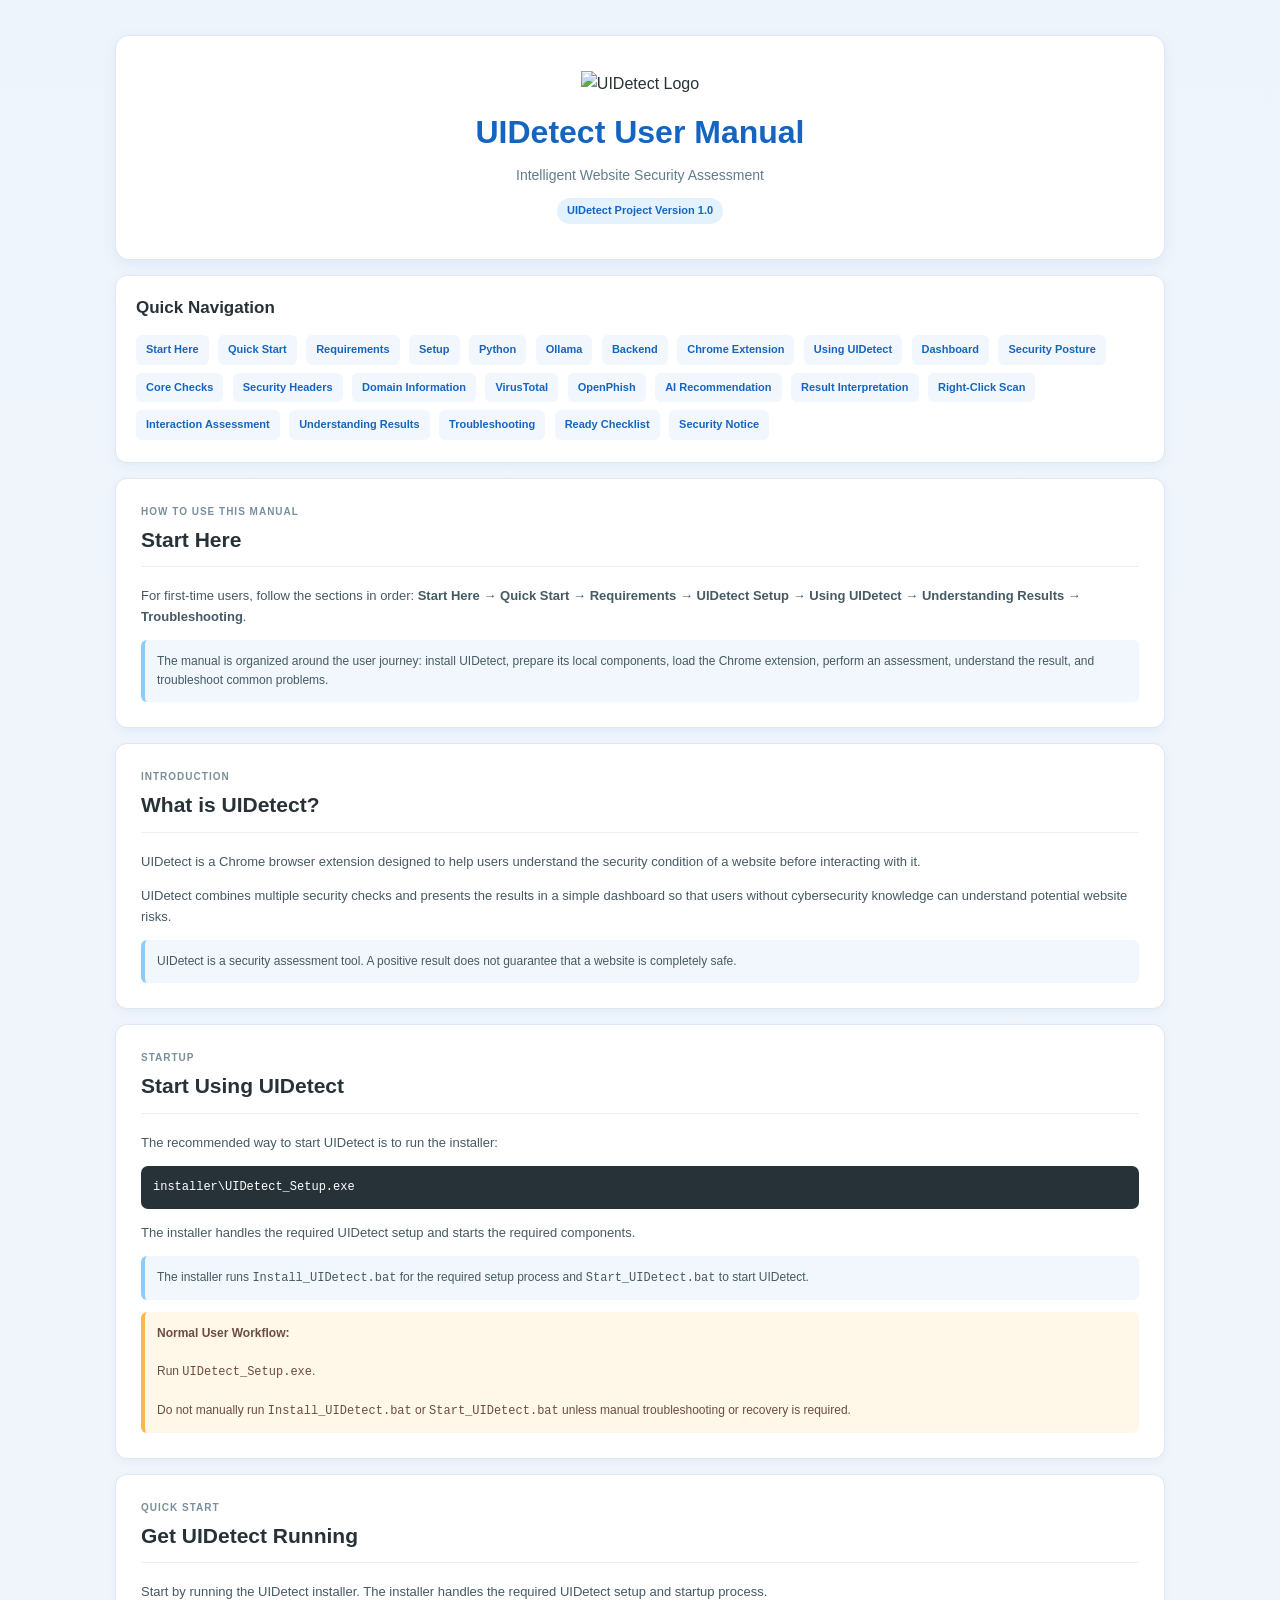
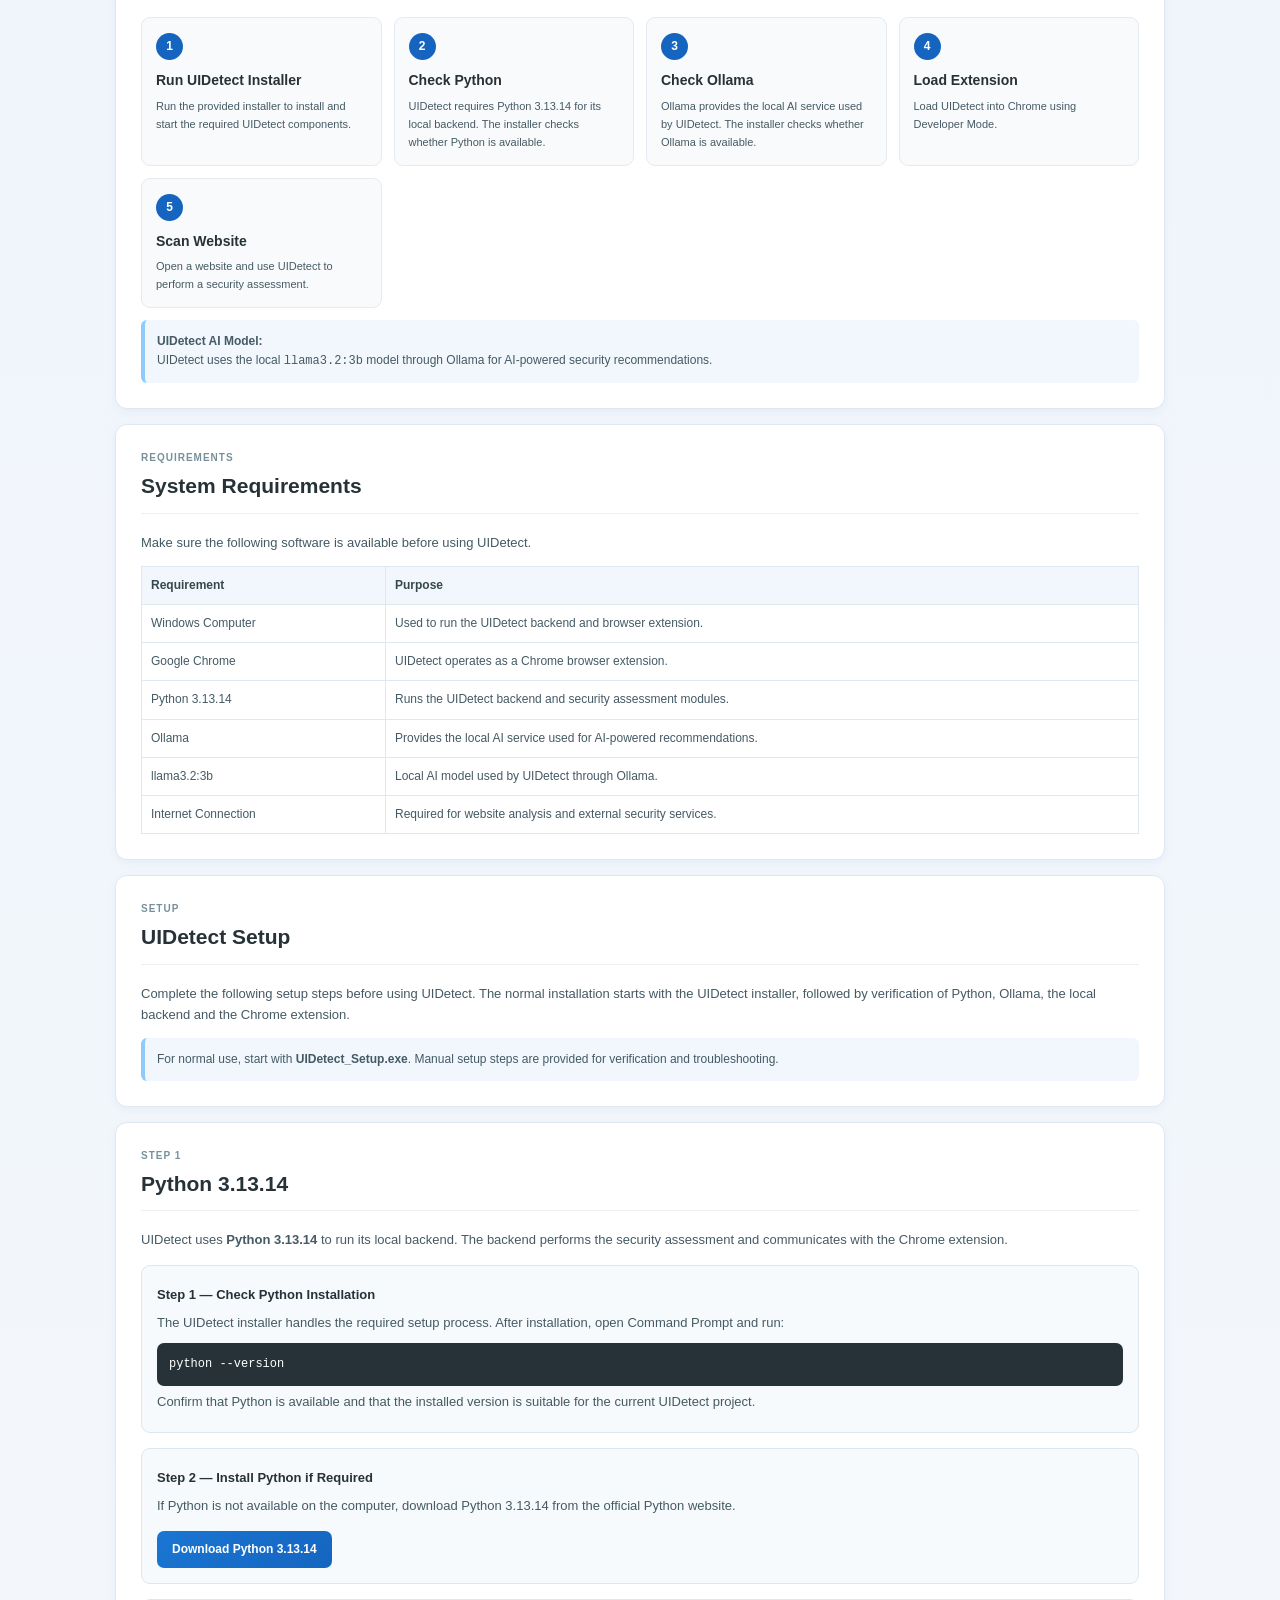
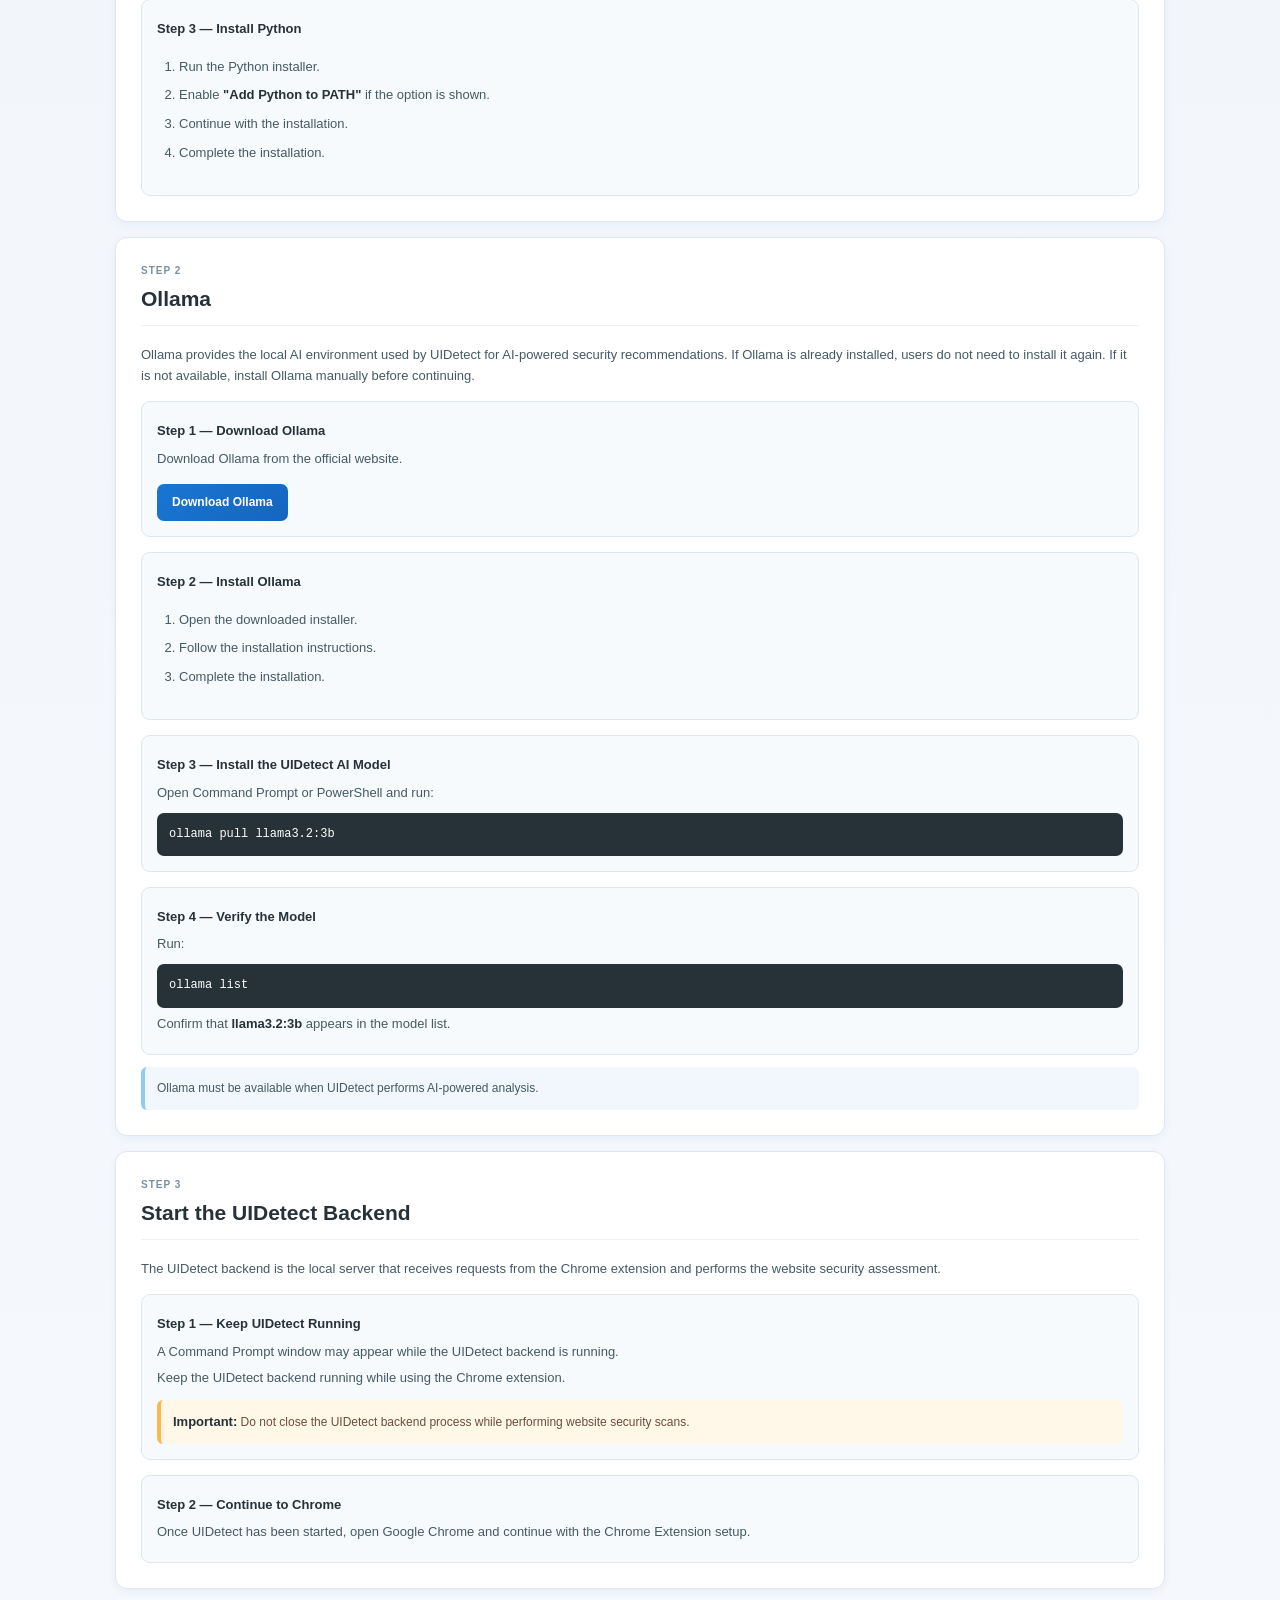
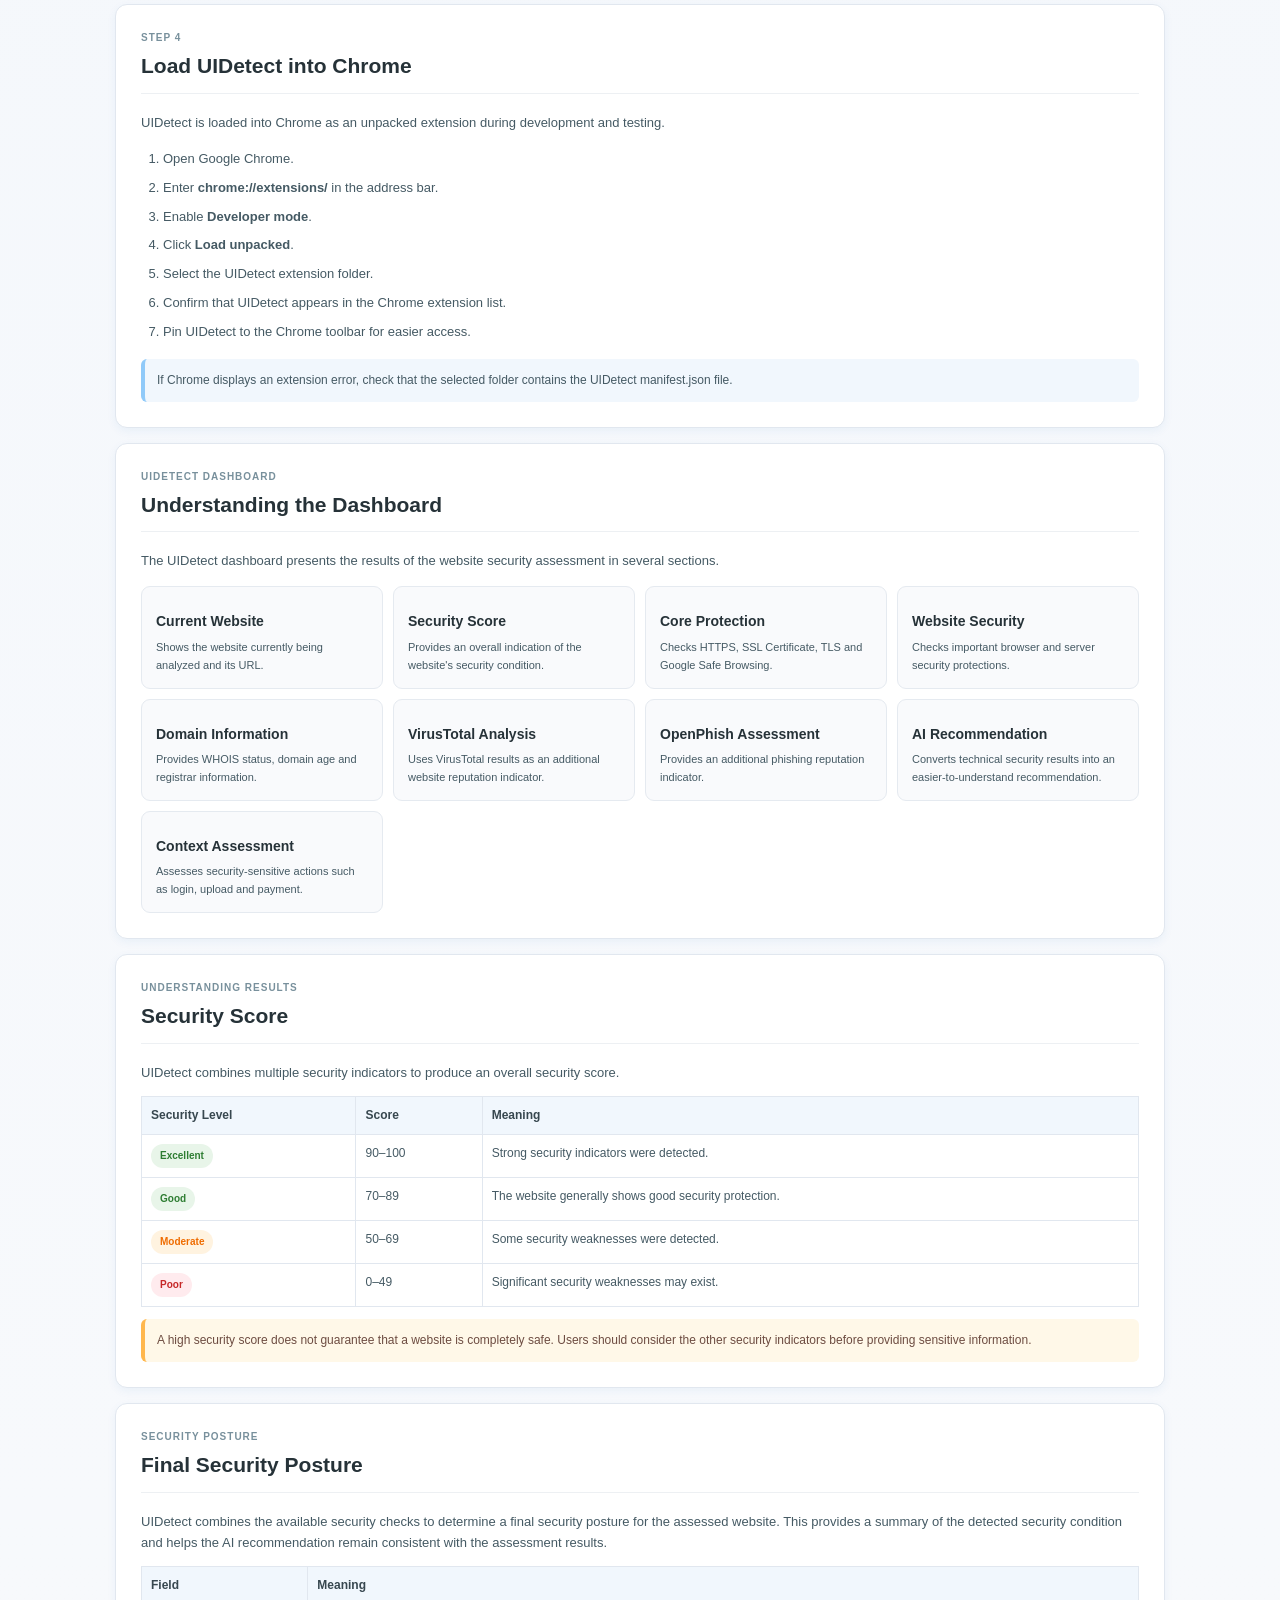
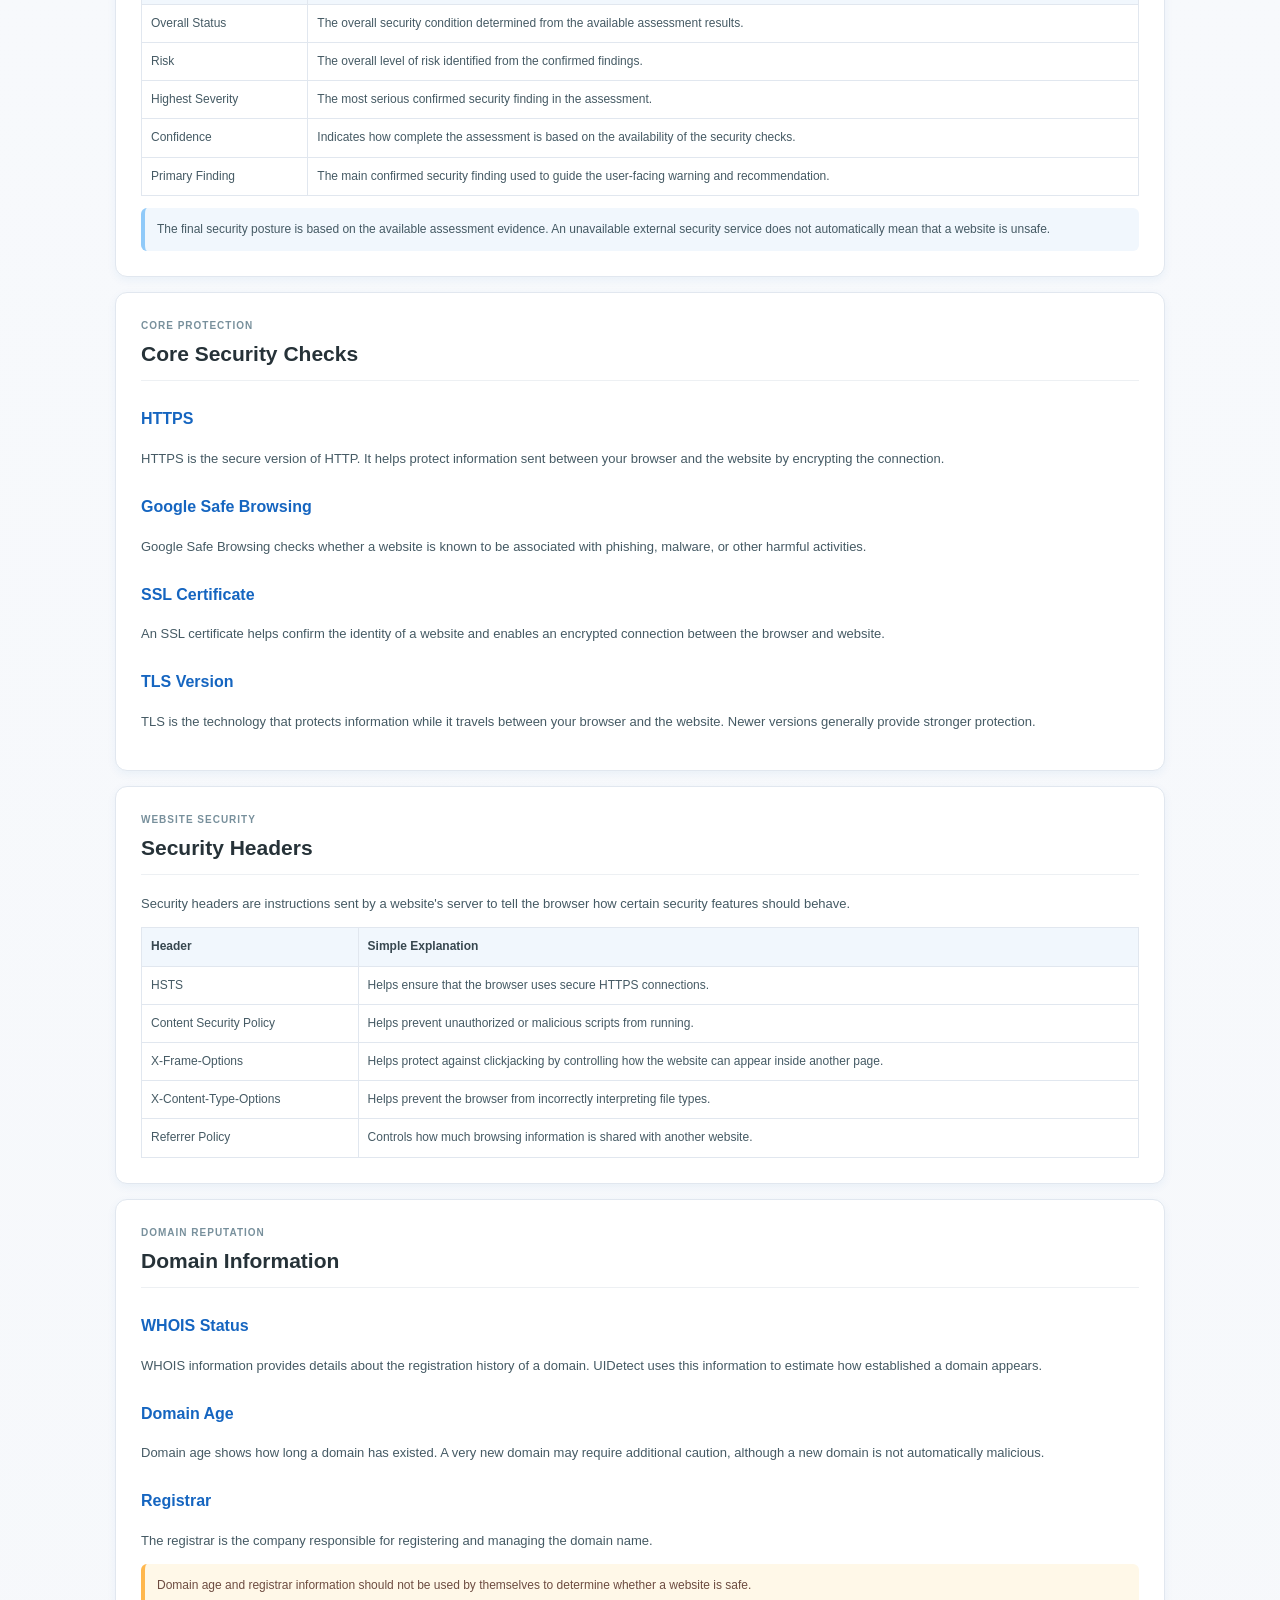
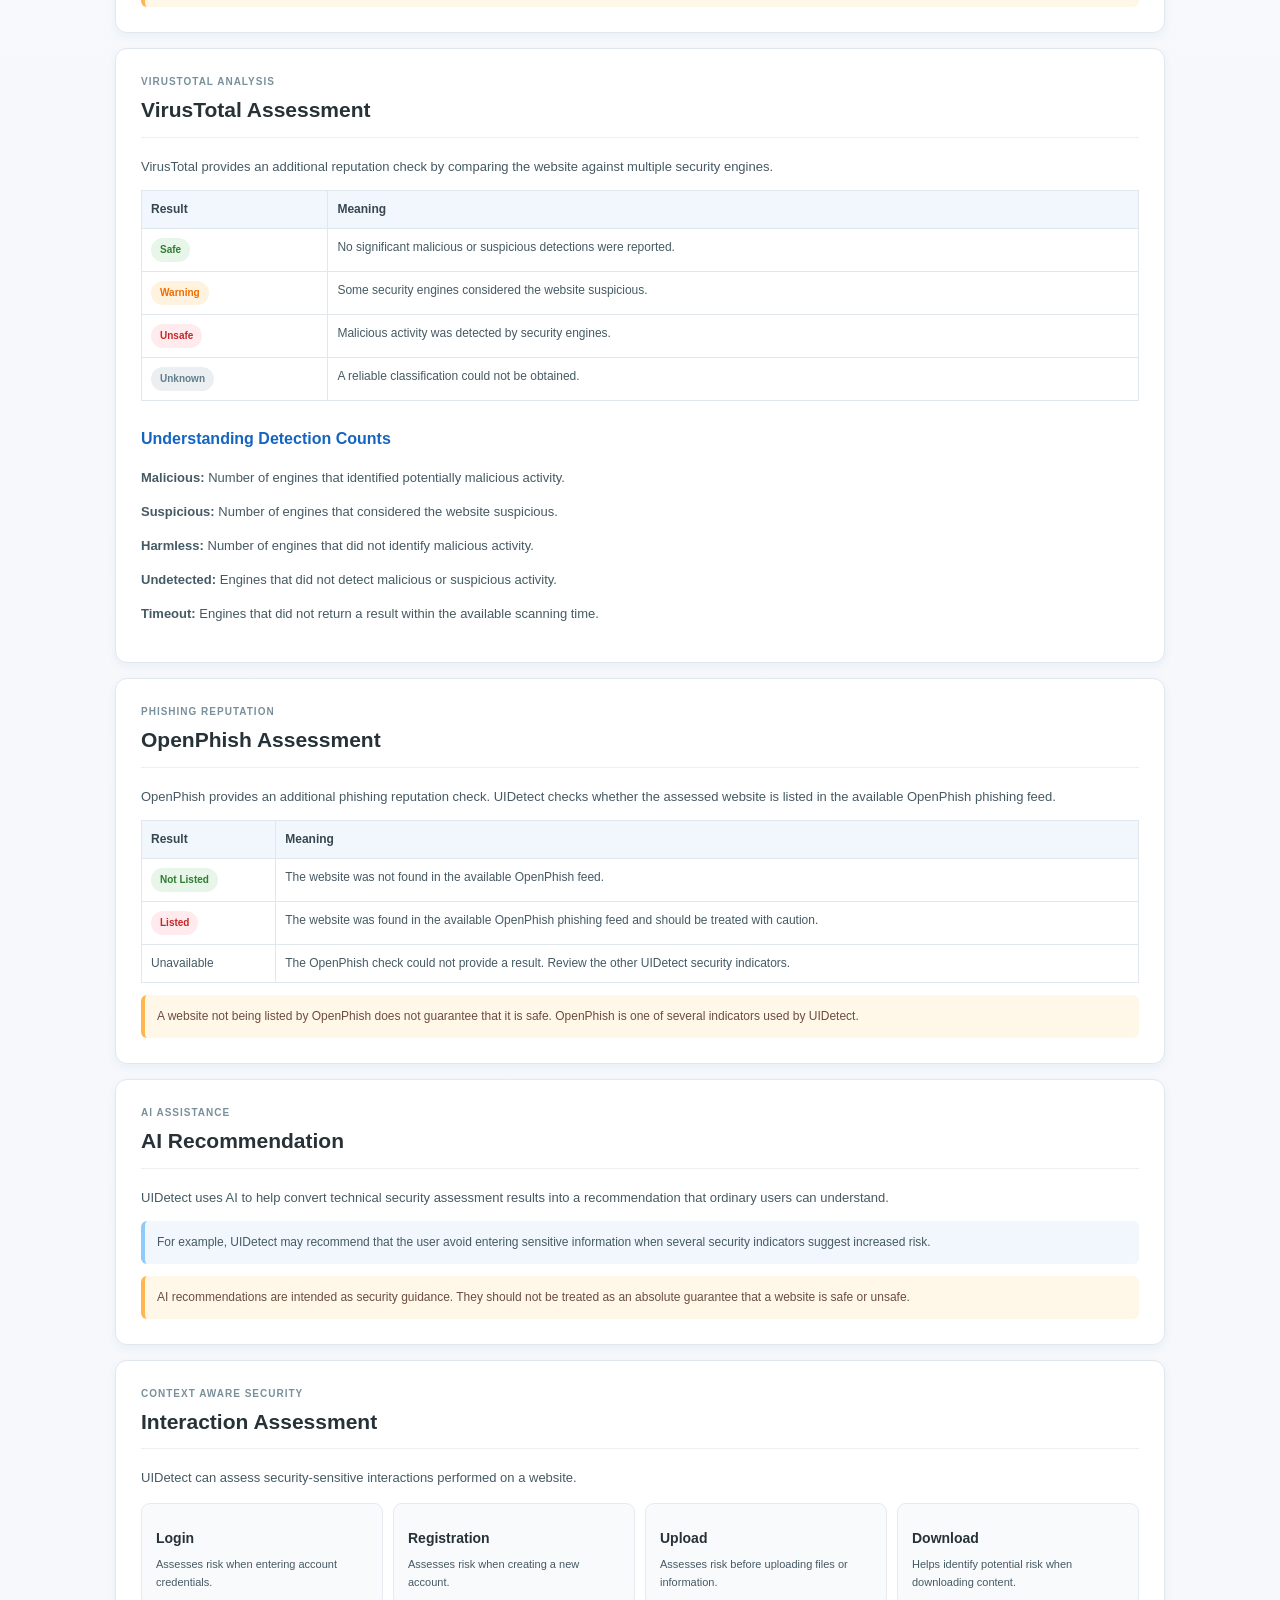
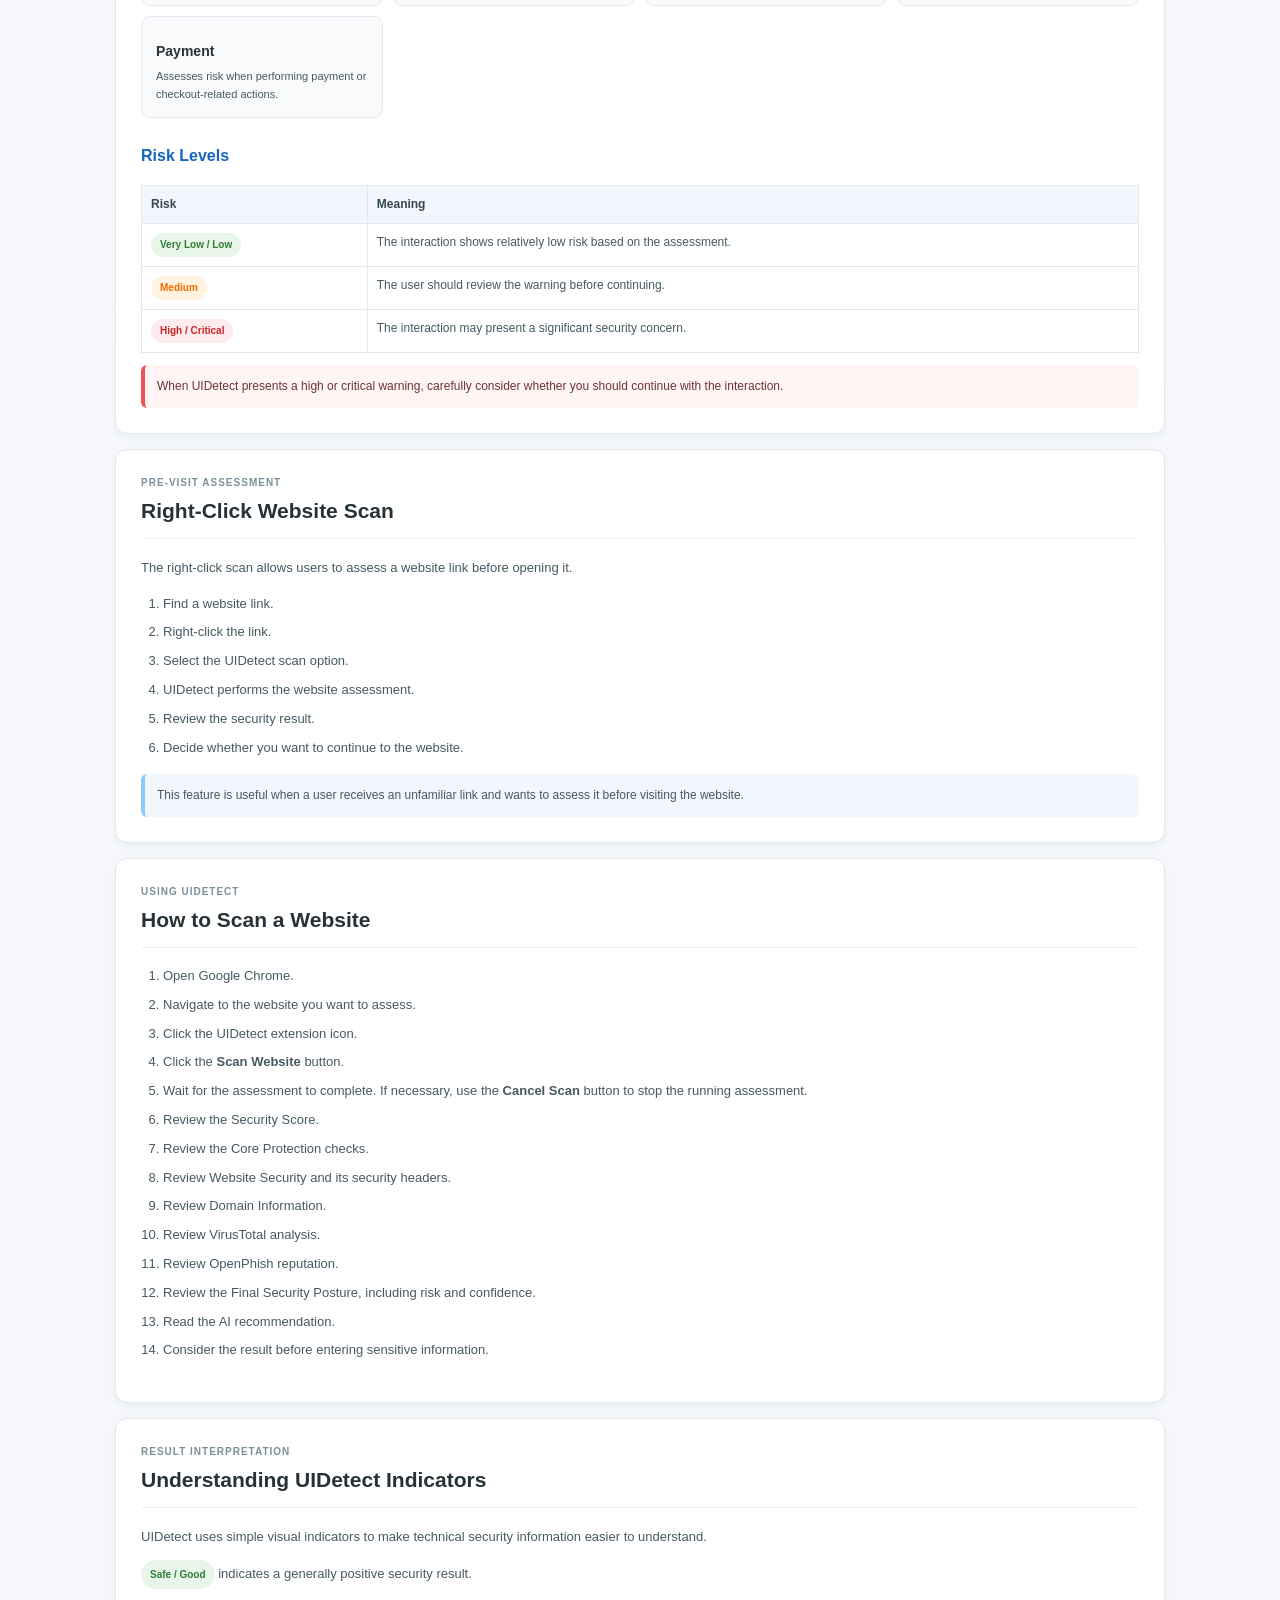
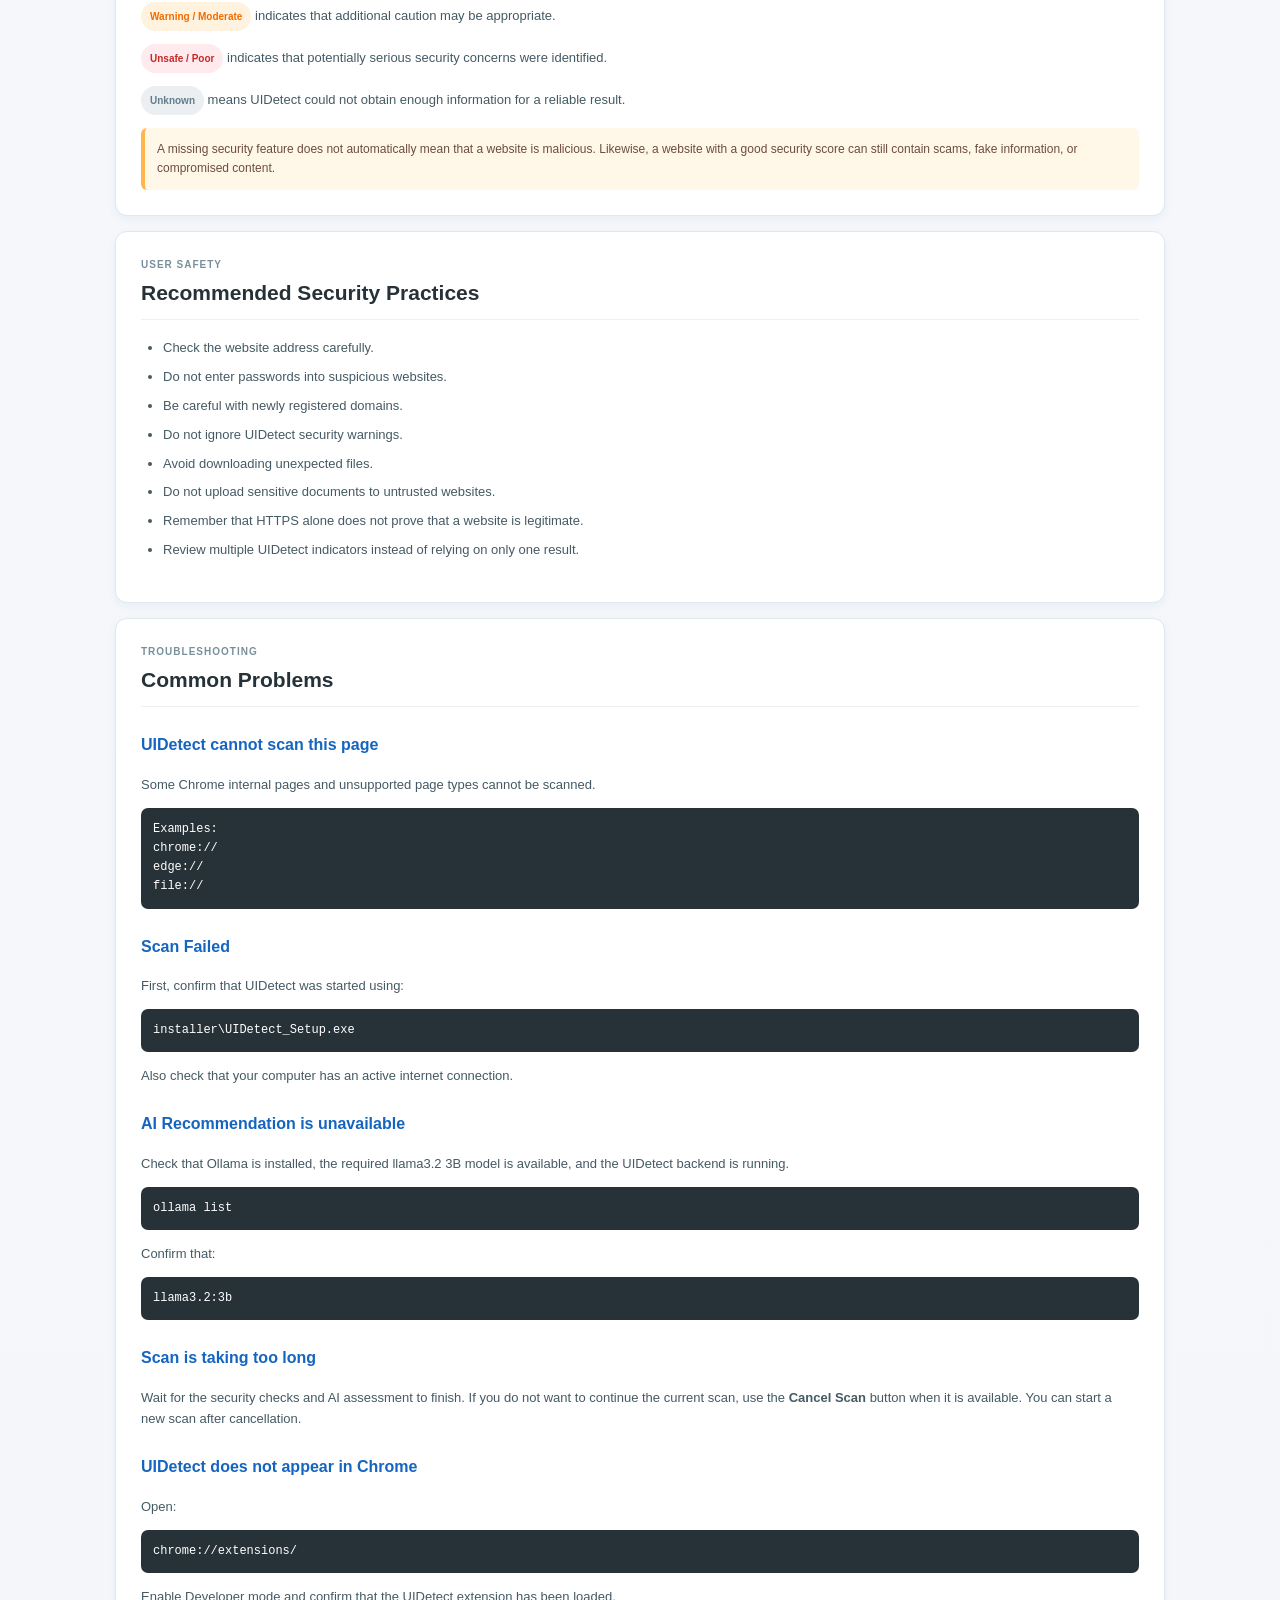
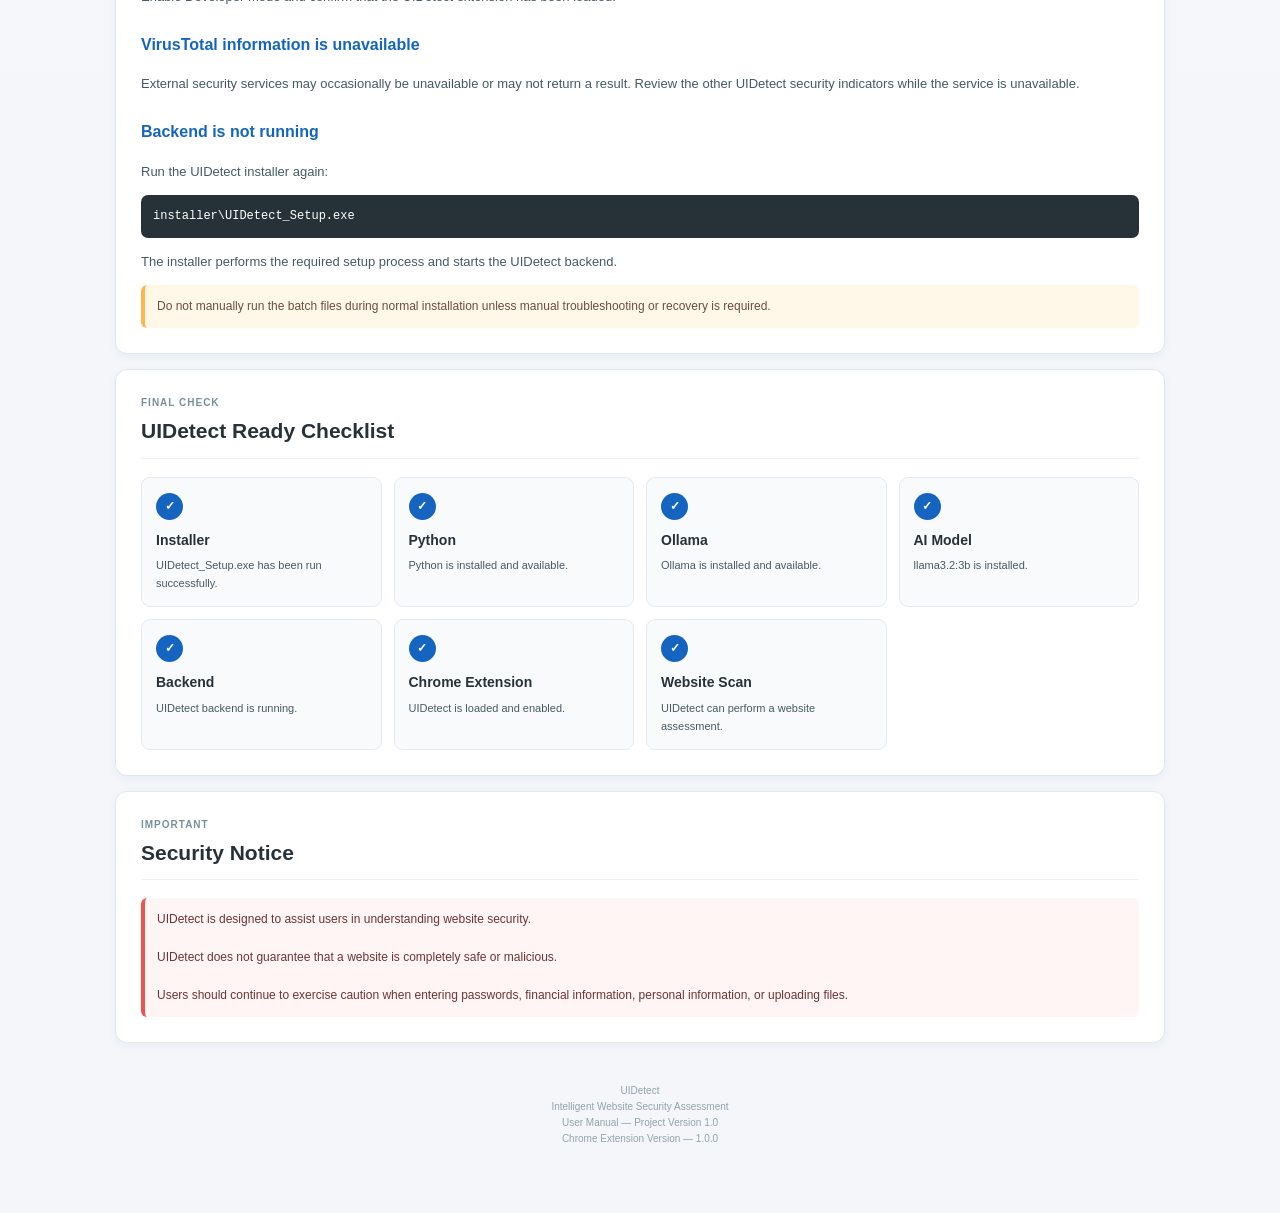
==== docs/index.html @ aa62b3f1 "Create index.html" ====
<!DOCTYPE html>
<html lang="en">
<head>
<meta charset="UTF-8">
<meta name="viewport" content="width=device-width, initial-scale=1.0">
<title>UIDetect Extension User Manual | Website Security Assessment</title>
<meta name="description" content="Official UIDetect Extension User Manual. Learn how to install UIDetect, scan websites, understand security assessments, and use UIDetect security features.">
<style>
body{margin:0;padding:0;background:linear-gradient(180deg,#EEF4FB 0%,#F7F9FC 45%,#F4F6F9 100%);font-family:Arial,Helvetica,sans-serif;color:#263238;line-height:1.6}
.container{width:90%;max-width:1050px;margin:0 auto;padding:35px 0 50px}
.header,.navigation,.section{background:#fff;border:1px solid #E1E7EF;border-radius:12px;box-shadow:0 3px 10px rgba(21,101,192,.06)}
.header{border-radius:14px;padding:35px 30px;text-align:center;box-shadow:0 4px 14px rgba(21,101,192,.08)}
.logo{width:76px;height:76px;margin-bottom:10px}.header h1{margin:0 0 6px;color:#1565C0;font-size:32px}.header p{margin:0;color:#607D8B;font-size:14px}
.version{display:inline-block;margin-top:12px;padding:4px 10px;border-radius:20px;background:#E3F2FD;color:#1565C0;font-size:11px;font-weight:bold}
.navigation{padding:18px 20px;margin-top:15px}.navigation h2{margin:0 0 10px;font-size:17px}.navigation a{display:inline-block;margin:4px 5px 4px 0;padding:6px 10px;border-radius:6px;background:#F1F7FD;color:#1565C0;text-decoration:none;font-size:11px;font-weight:bold}.navigation a:hover{background:#E3F2FD}
.section{padding:25px;margin-top:15px}.section-heading{margin-bottom:18px;padding-bottom:10px;border-bottom:1px solid #EDF0F3}.section-label{display:block;color:#78909C;font-size:10px;font-weight:bold;letter-spacing:1px}.section-heading h2{margin:3px 0 0;color:#263238;font-size:21px}
.section h3{color:#1565C0;font-size:16px;margin-top:25px}.section p{color:#455A64;font-size:13px;line-height:21px}
.quick-start,.feature-grid{display:grid;grid-template-columns:repeat(auto-fit,minmax(210px,1fr));gap:12px;margin-top:15px}.feature-grid{grid-template-columns:repeat(auto-fit,minmax(220px,1fr));gap:10px}
.quick-step,.feature{padding:14px;border:1px solid #E5EAF0;border-radius:9px;background:#F9FAFC}.quick-number{display:inline-flex;align-items:center;justify-content:center;width:27px;height:27px;border-radius:50%;background:#1565C0;color:#fff;font-size:12px;font-weight:bold}.quick-step h3,.feature h3{margin:9px 0 5px;color:#263238;font-size:14px}.quick-step p,.feature p{margin:0;font-size:11px;line-height:18px}
.step-box{margin-top:15px;padding:15px;border:1px solid #DDE7F0;border-radius:9px;background:#F7FAFC}.step-box strong{color:#263238;font-size:13px}.step-box p{margin:5px 0}
.numbered{padding-left:22px}.numbered li{margin-bottom:8px;color:#455A64;font-size:13px}
.code-box{margin-top:10px;padding:12px;border-radius:7px;background:#263238;color:#fff;font-family:Consolas,"Courier New",monospace;font-size:12px;overflow-x:auto;white-space:pre-wrap}
.info-box,.warning-box,.danger-box{margin-top:12px;padding:12px;border-radius:6px;font-size:12px;line-height:19px}.info-box{border-left:4px solid #90CAF9;background:#F1F7FD;color:#455A64}.warning-box{border-left:4px solid #FFB74D;background:#FFF8E8;color:#6D4C41}.danger-box{border-left:4px solid #EF5350;background:#FFF5F5;color:#6D3434}
.status{display:inline-flex;align-items:center;justify-content:center;padding:4px 9px;border-radius:15px;font-size:10px;font-weight:bold}.safe{background:#E8F5E9;color:#2E7D32}.warning{background:#FFF3E0;color:#EF6C00}.danger{background:#FFEBEE;color:#C62828}.unknown{background:#ECEFF1;color:#607D8B}
table{width:100%;border-collapse:collapse;margin-top:12px;font-size:12px}th{padding:9px;text-align:left;background:#F1F7FD;color:#37474F;border:1px solid #E1E7EF}td{padding:9px;color:#455A64;border:1px solid #E1E7EF;vertical-align:top}
.button{display:inline-block;margin-top:10px;padding:9px 15px;border-radius:7px;background:linear-gradient(135deg,#1976D2,#1565C0);color:#fff;text-decoration:none;font-size:12px;font-weight:bold}.button:hover{background:linear-gradient(135deg,#1565C0,#0D47A1)}
footer{margin-top:20px;padding:20px;text-align:center;color:#90A4AE;font-size:10px}
@media(max-width:650px){.container{width:94%;padding-top:15px}.section{padding:18px}.header h1{font-size:26px}table{display:block;overflow-x:auto}}
</style>
</head>
<body>
<div class="container">

<div class="header">
<img src="icons/icon128.png" alt="UIDetect Logo" class="logo">
<h1>UIDetect User Manual</h1>
<p>Intelligent Website Security Assessment</p>
<span class="version">UIDetect Project Version 1.0</span>
</div>

<div class="navigation">
<h2>Quick Navigation</h2>
<a href="#startup">Start Here</a>
<a href="#quick-start">Quick Start</a>
<a href="#requirements">Requirements</a>
<a href="#setup">Setup</a>
<a href="#python">Python</a>
<a href="#ollama">Ollama</a>
<a href="#backend">Backend</a>
<a href="#extension">Chrome Extension</a>
<a href="#using-uidetect">Using UIDetect</a>
<a href="#dashboard">Dashboard</a>
<a href="#security-posture">Security Posture</a>
<a href="#core-protection">Core Checks</a>
<a href="#website-security">Security Headers</a>
<a href="#domain-information">Domain Information</a>
<a href="#virustotal">VirusTotal</a>
<a href="#openphish">OpenPhish</a>
<a href="#ai-recommendation">AI Recommendation</a>
<a href="#indicator-interpretation">Result Interpretation</a>
<a href="#right-click">Right-Click Scan</a>
<a href="#context">Interaction Assessment</a>
<a href="#results">Understanding Results</a>
<a href="#troubleshooting">Troubleshooting</a>
<a href="#checklist">Ready Checklist</a>
<a href="#security-notice">Security Notice</a>
</div>

<div class="section">
<div class="section-heading"><span class="section-label">HOW TO USE THIS MANUAL</span><h2>Start Here</h2></div>
<p>For first-time users, follow the sections in order: <strong>Start Here → Quick Start → Requirements → UIDetect Setup → Using UIDetect → Understanding Results → Troubleshooting</strong>.</p>
<div class="info-box">The manual is organized around the user journey: install UIDetect, prepare its local components, load the Chrome extension, perform an assessment, understand the result, and troubleshoot common problems.</div>
</div>

<div class="section">
<div class="section-heading"><span class="section-label">INTRODUCTION</span><h2>What is UIDetect?</h2></div>
<p>UIDetect is a Chrome browser extension designed to help users understand the security condition of a website before interacting with it.</p>
<p>UIDetect combines multiple security checks and presents the results in a simple dashboard so that users without cybersecurity knowledge can understand potential website risks.</p>
<div class="info-box">UIDetect is a security assessment tool. A positive result does not guarantee that a website is completely safe.</div>
</div>

<div class="section" id="startup">
<div class="section-heading"><span class="section-label">STARTUP</span><h2>Start Using UIDetect</h2></div>
<p>The recommended way to start UIDetect is to run the installer:</p>
<div class="code-box">installer\UIDetect_Setup.exe</div>
<p>The installer handles the required UIDetect setup and starts the required components.</p>
<div class="info-box">The installer runs <code>Install_UIDetect.bat</code> for the required setup process and <code>Start_UIDetect.bat</code> to start UIDetect.</div>
<div class="warning-box"><strong>Normal User Workflow:</strong><br><br>Run <code>UIDetect_Setup.exe</code>.<br><br>Do not manually run <code>Install_UIDetect.bat</code> or <code>Start_UIDetect.bat</code> unless manual troubleshooting or recovery is required.</div>
</div>

<div class="section" id="quick-start">
<div class="section-heading"><span class="section-label">QUICK START</span><h2>Get UIDetect Running</h2></div>
<p>Start by running the UIDetect installer. The installer handles the required UIDetect setup and startup process.</p>
<div class="quick-start">
<div class="quick-step"><span class="quick-number">1</span><h3>Run UIDetect Installer</h3><p>Run the provided installer to install and start the required UIDetect components.</p></div>
<div class="quick-step"><span class="quick-number">2</span><h3>Check Python</h3><p>UIDetect requires Python 3.13.14 for its local backend. The installer checks whether Python is available.</p></div>
<div class="quick-step"><span class="quick-number">3</span><h3>Check Ollama</h3><p>Ollama provides the local AI service used by UIDetect. The installer checks whether Ollama is available.</p></div>
<div class="quick-step"><span class="quick-number">4</span><h3>Load Extension</h3><p>Load UIDetect into Chrome using Developer Mode.</p></div>
<div class="quick-step"><span class="quick-number">5</span><h3>Scan Website</h3><p>Open a website and use UIDetect to perform a security assessment.</p></div>
</div>
<div class="info-box"><strong>UIDetect AI Model:</strong><br>UIDetect uses the local <code>llama3.2:3b</code> model through Ollama for AI-powered security recommendations.</div>
</div>

<div class="section" id="requirements">
<div class="section-heading"><span class="section-label">REQUIREMENTS</span><h2>System Requirements</h2></div>
<p>Make sure the following software is available before using UIDetect.</p>
<table><tr><th>Requirement</th><th>Purpose</th></tr>
<tr><td>Windows Computer</td><td>Used to run the UIDetect backend and browser extension.</td></tr>
<tr><td>Google Chrome</td><td>UIDetect operates as a Chrome browser extension.</td></tr>
<tr><td>Python 3.13.14</td><td>Runs the UIDetect backend and security assessment modules.</td></tr>
<tr><td>Ollama</td><td>Provides the local AI service used for AI-powered recommendations.</td></tr>
<tr><td>llama3.2:3b</td><td>Local AI model used by UIDetect through Ollama.</td></tr>
<tr><td>Internet Connection</td><td>Required for website analysis and external security services.</td></tr>
</table>
</div>

<div class="section" id="setup">
<div class="section-heading"><span class="section-label">SETUP</span><h2>UIDetect Setup</h2></div>
<p>Complete the following setup steps before using UIDetect. The normal installation starts with the UIDetect installer, followed by verification of Python, Ollama, the local backend and the Chrome extension.</p>
<div class="info-box">For normal use, start with <strong>UIDetect_Setup.exe</strong>. Manual setup steps are provided for verification and troubleshooting.</div>
</div>

<div class="section" id="python">
<div class="section-heading"><span class="section-label">STEP 1</span><h2>Python 3.13.14</h2></div>
<p>UIDetect uses <strong>Python 3.13.14</strong> to run its local backend. The backend performs the security assessment and communicates with the Chrome extension.</p>
<div class="step-box"><strong>Step 1 — Check Python Installation</strong><p>The UIDetect installer handles the required setup process. After installation, open Command Prompt and run:</p><div class="code-box">python --version</div><p>Confirm that Python is available and that the installed version is suitable for the current UIDetect project.</p></div>
<div class="step-box"><strong>Step 2 — Install Python if Required</strong><p>If Python is not available on the computer, download Python 3.13.14 from the official Python website.</p><a href="https://www.python.org/ftp/python/3.13.14/python-3.13.14-amd64.exe" target="_blank" rel="noopener noreferrer" class="button">Download Python 3.13.14</a></div>
<div class="step-box"><strong>Step 3 — Install Python</strong><ol class="numbered"><li>Run the Python installer.</li><li>Enable <strong>"Add Python to PATH"</strong> if the option is shown.</li><li>Continue with the installation.</li><li>Complete the installation.</li></ol></div>
</div>

<div class="section" id="ollama">
<div class="section-heading"><span class="section-label">STEP 2</span><h2>Ollama</h2></div>
<p>Ollama provides the local AI environment used by UIDetect for AI-powered security recommendations. If Ollama is already installed, users do not need to install it again. If it is not available, install Ollama manually before continuing.</p>
<div class="step-box"><strong>Step 1 — Download Ollama</strong><p>Download Ollama from the official website.</p><a href="https://ollama.com/" target="_blank" rel="noopener noreferrer" class="button">Download Ollama</a></div>
<div class="step-box"><strong>Step 2 — Install Ollama</strong><ol class="numbered"><li>Open the downloaded installer.</li><li>Follow the installation instructions.</li><li>Complete the installation.</li></ol></div>
<div class="step-box"><strong>Step 3 — Install the UIDetect AI Model</strong><p>Open Command Prompt or PowerShell and run:</p><div class="code-box">ollama pull llama3.2:3b</div></div>
<div class="step-box"><strong>Step 4 — Verify the Model</strong><p>Run:</p><div class="code-box">ollama list</div><p>Confirm that <strong>llama3.2:3b</strong> appears in the model list.</p></div>
<div class="info-box">Ollama must be available when UIDetect performs AI-powered analysis.</div>
</div>

<div class="section" id="backend">
<div class="section-heading"><span class="section-label">STEP 3</span><h2>Start the UIDetect Backend</h2></div>
<p>The UIDetect backend is the local server that receives requests from the Chrome extension and performs the website security assessment.</p>
<div class="step-box"><strong>Step 1 — Keep UIDetect Running</strong><p>A Command Prompt window may appear while the UIDetect backend is running.</p><p>Keep the UIDetect backend running while using the Chrome extension.</p><div class="warning-box"><strong>Important:</strong> Do not close the UIDetect backend process while performing website security scans.</div></div>
<div class="step-box"><strong>Step 2 — Continue to Chrome</strong><p>Once UIDetect has been started, open Google Chrome and continue with the Chrome Extension setup.</p></div>
</div>

<div class="section" id="extension">
<div class="section-heading"><span class="section-label">STEP 4</span><h2>Load UIDetect into Chrome</h2></div>
<p>UIDetect is loaded into Chrome as an unpacked extension during development and testing.</p>
<ol class="numbered"><li>Open Google Chrome.</li><li>Enter <strong>chrome://extensions/</strong> in the address bar.</li><li>Enable <strong>Developer mode</strong>.</li><li>Click <strong>Load unpacked</strong>.</li><li>Select the UIDetect extension folder.</li><li>Confirm that UIDetect appears in the Chrome extension list.</li><li>Pin UIDetect to the Chrome toolbar for easier access.</li></ol>
<div class="info-box">If Chrome displays an extension error, check that the selected folder contains the UIDetect manifest.json file.</div>
</div>

<div class="section" id="dashboard">
<div class="section-heading"><span class="section-label">UIDETECT DASHBOARD</span><h2>Understanding the Dashboard</h2></div>
<p>The UIDetect dashboard presents the results of the website security assessment in several sections.</p>
<div class="feature-grid">
<div class="feature"><h3>Current Website</h3><p>Shows the website currently being analyzed and its URL.</p></div>
<div class="feature"><h3>Security Score</h3><p>Provides an overall indication of the website's security condition.</p></div>
<div class="feature"><h3>Core Protection</h3><p>Checks HTTPS, SSL Certificate, TLS and Google Safe Browsing.</p></div>
<div class="feature"><h3>Website Security</h3><p>Checks important browser and server security protections.</p></div>
<div class="feature"><h3>Domain Information</h3><p>Provides WHOIS status, domain age and registrar information.</p></div>
<div class="feature"><h3>VirusTotal Analysis</h3><p>Uses VirusTotal results as an additional website reputation indicator.</p></div>
<div class="feature"><h3>OpenPhish Assessment</h3><p>Provides an additional phishing reputation indicator.</p></div>
<div class="feature"><h3>AI Recommendation</h3><p>Converts technical security results into an easier-to-understand recommendation.</p></div>
<div class="feature"><h3>Context Assessment</h3><p>Assesses security-sensitive actions such as login, upload and payment.</p></div>
</div>
</div>

<div class="section" id="results">
<div class="section-heading"><span class="section-label">UNDERSTANDING RESULTS</span><h2>Security Score</h2></div>
<p>UIDetect combines multiple security indicators to produce an overall security score.</p>
<table><tr><th>Security Level</th><th>Score</th><th>Meaning</th></tr>
<tr><td><span class="status safe">Excellent</span></td><td>90–100</td><td>Strong security indicators were detected.</td></tr>
<tr><td><span class="status safe">Good</span></td><td>70–89</td><td>The website generally shows good security protection.</td></tr>
<tr><td><span class="status warning">Moderate</span></td><td>50–69</td><td>Some security weaknesses were detected.</td></tr>
<tr><td><span class="status danger">Poor</span></td><td>0–49</td><td>Significant security weaknesses may exist.</td></tr>
</table>
<div class="warning-box">A high security score does not guarantee that a website is completely safe. Users should consider the other security indicators before providing sensitive information.</div>
</div>

<div class="section" id="security-posture">
<div class="section-heading"><span class="section-label">SECURITY POSTURE</span><h2>Final Security Posture</h2></div>
<p>UIDetect combines the available security checks to determine a final security posture for the assessed website. This provides a summary of the detected security condition and helps the AI recommendation remain consistent with the assessment results.</p>
<table><tr><th>Field</th><th>Meaning</th></tr>
<tr><td>Overall Status</td><td>The overall security condition determined from the available assessment results.</td></tr>
<tr><td>Risk</td><td>The overall level of risk identified from the confirmed findings.</td></tr>
<tr><td>Highest Severity</td><td>The most serious confirmed security finding in the assessment.</td></tr>
<tr><td>Confidence</td><td>Indicates how complete the assessment is based on the availability of the security checks.</td></tr>
<tr><td>Primary Finding</td><td>The main confirmed security finding used to guide the user-facing warning and recommendation.</td></tr>
</table>
<div class="info-box">The final security posture is based on the available assessment evidence. An unavailable external security service does not automatically mean that a website is unsafe.</div>
</div>

<div class="section" id="core-protection">
<div class="section-heading"><span class="section-label">CORE PROTECTION</span><h2>Core Security Checks</h2></div>
<h3>HTTPS</h3><p>HTTPS is the secure version of HTTP. It helps protect information sent between your browser and the website by encrypting the connection.</p>
<h3>Google Safe Browsing</h3><p>Google Safe Browsing checks whether a website is known to be associated with phishing, malware, or other harmful activities.</p>
<h3>SSL Certificate</h3><p>An SSL certificate helps confirm the identity of a website and enables an encrypted connection between the browser and website.</p>
<h3>TLS Version</h3><p>TLS is the technology that protects information while it travels between your browser and the website. Newer versions generally provide stronger protection.</p>
</div>

<div class="section" id="website-security">
<div class="section-heading"><span class="section-label">WEBSITE SECURITY</span><h2>Security Headers</h2></div>
<p>Security headers are instructions sent by a website's server to tell the browser how certain security features should behave.</p>
<table><tr><th>Header</th><th>Simple Explanation</th></tr>
<tr><td>HSTS</td><td>Helps ensure that the browser uses secure HTTPS connections.</td></tr>
<tr><td>Content Security Policy</td><td>Helps prevent unauthorized or malicious scripts from running.</td></tr>
<tr><td>X-Frame-Options</td><td>Helps protect against clickjacking by controlling how the website can appear inside another page.</td></tr>
<tr><td>X-Content-Type-Options</td><td>Helps prevent the browser from incorrectly interpreting file types.</td></tr>
<tr><td>Referrer Policy</td><td>Controls how much browsing information is shared with another website.</td></tr>
</table>
</div>

<div class="section" id="domain-information">
<div class="section-heading"><span class="section-label">DOMAIN REPUTATION</span><h2>Domain Information</h2></div>
<h3>WHOIS Status</h3><p>WHOIS information provides details about the registration history of a domain. UIDetect uses this information to estimate how established a domain appears.</p>
<h3>Domain Age</h3><p>Domain age shows how long a domain has existed. A very new domain may require additional caution, although a new domain is not automatically malicious.</p>
<h3>Registrar</h3><p>The registrar is the company responsible for registering and managing the domain name.</p>
<div class="warning-box">Domain age and registrar information should not be used by themselves to determine whether a website is safe.</div>
</div>

<div class="section" id="virustotal">
<div class="section-heading"><span class="section-label">VIRUSTOTAL ANALYSIS</span><h2>VirusTotal Assessment</h2></div>
<p>VirusTotal provides an additional reputation check by comparing the website against multiple security engines.</p>
<table><tr><th>Result</th><th>Meaning</th></tr>
<tr><td><span class="status safe">Safe</span></td><td>No significant malicious or suspicious detections were reported.</td></tr>
<tr><td><span class="status warning">Warning</span></td><td>Some security engines considered the website suspicious.</td></tr>
<tr><td><span class="status danger">Unsafe</span></td><td>Malicious activity was detected by security engines.</td></tr>
<tr><td><span class="status unknown">Unknown</span></td><td>A reliable classification could not be obtained.</td></tr>
</table>
<h3>Understanding Detection Counts</h3>
<p><strong>Malicious:</strong> Number of engines that identified potentially malicious activity.</p>
<p><strong>Suspicious:</strong> Number of engines that considered the website suspicious.</p>
<p><strong>Harmless:</strong> Number of engines that did not identify malicious activity.</p>
<p><strong>Undetected:</strong> Engines that did not detect malicious or suspicious activity.</p>
<p><strong>Timeout:</strong> Engines that did not return a result within the available scanning time.</p>
</div>

<div class="section" id="openphish">
<div class="section-heading"><span class="section-label">PHISHING REPUTATION</span><h2>OpenPhish Assessment</h2></div>
<p>OpenPhish provides an additional phishing reputation check. UIDetect checks whether the assessed website is listed in the available OpenPhish phishing feed.</p>
<table><tr><th>Result</th><th>Meaning</th></tr>
<tr><td><span class="status safe">Not Listed</span></td><td>The website was not found in the available OpenPhish feed.</td></tr>
<tr><td><span class="status danger">Listed</span></td><td>The website was found in the available OpenPhish phishing feed and should be treated with caution.</td></tr>
<tr><td>Unavailable</td><td>The OpenPhish check could not provide a result. Review the other UIDetect security indicators.</td></tr>
</table>
<div class="warning-box">A website not being listed by OpenPhish does not guarantee that it is safe. OpenPhish is one of several indicators used by UIDetect.</div>
</div>

<div class="section" id="ai-recommendation">
<div class="section-heading"><span class="section-label">AI ASSISTANCE</span><h2>AI Recommendation</h2></div>
<p>UIDetect uses AI to help convert technical security assessment results into a recommendation that ordinary users can understand.</p>
<div class="info-box">For example, UIDetect may recommend that the user avoid entering sensitive information when several security indicators suggest increased risk.</div>
<div class="warning-box">AI recommendations are intended as security guidance. They should not be treated as an absolute guarantee that a website is safe or unsafe.</div>
</div>

<div class="section" id="context">
<div class="section-heading"><span class="section-label">CONTEXT AWARE SECURITY</span><h2>Interaction Assessment</h2></div>
<p>UIDetect can assess security-sensitive interactions performed on a website.</p>
<div class="feature-grid">
<div class="feature"><h3>Login</h3><p>Assesses risk when entering account credentials.</p></div>
<div class="feature"><h3>Registration</h3><p>Assesses risk when creating a new account.</p></div>
<div class="feature"><h3>Upload</h3><p>Assesses risk before uploading files or information.</p></div>
<div class="feature"><h3>Download</h3><p>Helps identify potential risk when downloading content.</p></div>
<div class="feature"><h3>Payment</h3><p>Assesses risk when performing payment or checkout-related actions.</p></div>
</div>
<h3>Risk Levels</h3>
<table><tr><th>Risk</th><th>Meaning</th></tr>
<tr><td><span class="status safe">Very Low / Low</span></td><td>The interaction shows relatively low risk based on the assessment.</td></tr>
<tr><td><span class="status warning">Medium</span></td><td>The user should review the warning before continuing.</td></tr>
<tr><td><span class="status danger">High / Critical</span></td><td>The interaction may present a significant security concern.</td></tr>
</table>
<div class="danger-box">When UIDetect presents a high or critical warning, carefully consider whether you should continue with the interaction.</div>
</div>

<div class="section" id="right-click">
<div class="section-heading"><span class="section-label">PRE-VISIT ASSESSMENT</span><h2>Right-Click Website Scan</h2></div>
<p>The right-click scan allows users to assess a website link before opening it.</p>
<ol class="numbered"><li>Find a website link.</li><li>Right-click the link.</li><li>Select the UIDetect scan option.</li><li>UIDetect performs the website assessment.</li><li>Review the security result.</li><li>Decide whether you want to continue to the website.</li></ol>
<div class="info-box">This feature is useful when a user receives an unfamiliar link and wants to assess it before visiting the website.</div>
</div>

<div class="section" id="using-uidetect">
<div class="section-heading"><span class="section-label">USING UIDETECT</span><h2>How to Scan a Website</h2></div>
<ol class="numbered">
<li>Open Google Chrome.</li>
<li>Navigate to the website you want to assess.</li>
<li>Click the UIDetect extension icon.</li>
<li>Click the <strong>Scan Website</strong> button.</li>
<li>Wait for the assessment to complete. If necessary, use the <strong>Cancel Scan</strong> button to stop the running assessment.</li>
<li>Review the Security Score.</li>
<li>Review the Core Protection checks.</li>
<li>Review Website Security and its security headers.</li>
<li>Review Domain Information.</li>
<li>Review VirusTotal analysis.</li>
<li>Review OpenPhish reputation.</li>
<li>Review the Final Security Posture, including risk and confidence.</li>
<li>Read the AI recommendation.</li>
<li>Consider the result before entering sensitive information.</li>
</ol>
</div>

<div class="section" id="indicator-interpretation">
<div class="section-heading"><span class="section-label">RESULT INTERPRETATION</span><h2>Understanding UIDetect Indicators</h2></div>
<p>UIDetect uses simple visual indicators to make technical security information easier to understand.</p>
<p><span class="status safe">Safe / Good</span> indicates a generally positive security result.</p>
<p><span class="status warning">Warning / Moderate</span> indicates that additional caution may be appropriate.</p>
<p><span class="status danger">Unsafe / Poor</span> indicates that potentially serious security concerns were identified.</p>
<p><span class="status unknown">Unknown</span> means UIDetect could not obtain enough information for a reliable result.</p>
<div class="warning-box">A missing security feature does not automatically mean that a website is malicious. Likewise, a website with a good security score can still contain scams, fake information, or compromised content.</div>
</div>

<div class="section">
<div class="section-heading"><span class="section-label">USER SAFETY</span><h2>Recommended Security Practices</h2></div>
<ul class="numbered">
<li>Check the website address carefully.</li><li>Do not enter passwords into suspicious websites.</li><li>Be careful with newly registered domains.</li><li>Do not ignore UIDetect security warnings.</li><li>Avoid downloading unexpected files.</li><li>Do not upload sensitive documents to untrusted websites.</li><li>Remember that HTTPS alone does not prove that a website is legitimate.</li><li>Review multiple UIDetect indicators instead of relying on only one result.</li>
</ul>
</div>

<div class="section" id="troubleshooting">
<div class="section-heading"><span class="section-label">TROUBLESHOOTING</span><h2>Common Problems</h2></div>
<h3>UIDetect cannot scan this page</h3>
<p>Some Chrome internal pages and unsupported page types cannot be scanned.</p>
<div class="code-box">Examples:
chrome://
edge://
file://</div>

<h3>Scan Failed</h3>
<p>First, confirm that UIDetect was started using:</p>
<div class="code-box">installer\UIDetect_Setup.exe</div>
<p>Also check that your computer has an active internet connection.</p>

<h3>AI Recommendation is unavailable</h3>
<p>Check that Ollama is installed, the required llama3.2 3B model is available, and the UIDetect backend is running.</p>
<div class="code-box">ollama list</div>
<p>Confirm that:</p>
<div class="code-box">llama3.2:3b</div>

<h3>Scan is taking too long</h3>
<p>Wait for the security checks and AI assessment to finish. If you do not want to continue the current scan, use the <strong>Cancel Scan</strong> button when it is available. You can start a new scan after cancellation.</p>

<h3>UIDetect does not appear in Chrome</h3>
<p>Open:</p>
<div class="code-box">chrome://extensions/</div>
<p>Enable Developer mode and confirm that the UIDetect extension has been loaded.</p>

<h3>VirusTotal information is unavailable</h3>
<p>External security services may occasionally be unavailable or may not return a result. Review the other UIDetect security indicators while the service is unavailable.</p>

<h3>Backend is not running</h3>
<p>Run the UIDetect installer again:</p>
<div class="code-box">installer\UIDetect_Setup.exe</div>
<p>The installer performs the required setup process and starts the UIDetect backend.</p>
<div class="warning-box">Do not manually run the batch files during normal installation unless manual troubleshooting or recovery is required.</div>
</div>

<div class="section" id="checklist">
<div class="section-heading"><span class="section-label">FINAL CHECK</span><h2>UIDetect Ready Checklist</h2></div>
<div class="quick-start">
<div class="quick-step"><span class="quick-number">✓</span><h3>Installer</h3><p>UIDetect_Setup.exe has been run successfully.</p></div>
<div class="quick-step"><span class="quick-number">✓</span><h3>Python</h3><p>Python is installed and available.</p></div>
<div class="quick-step"><span class="quick-number">✓</span><h3>Ollama</h3><p>Ollama is installed and available.</p></div>
<div class="quick-step"><span class="quick-number">✓</span><h3>AI Model</h3><p>llama3.2:3b is installed.</p></div>
<div class="quick-step"><span class="quick-number">✓</span><h3>Backend</h3><p>UIDetect backend is running.</p></div>
<div class="quick-step"><span class="quick-number">✓</span><h3>Chrome Extension</h3><p>UIDetect is loaded and enabled.</p></div>
<div class="quick-step"><span class="quick-number">✓</span><h3>Website Scan</h3><p>UIDetect can perform a website assessment.</p></div>
</div>
</div>

<div class="section" id="security-notice">
<div class="section-heading"><span class="section-label">IMPORTANT</span><h2>Security Notice</h2></div>
<div class="danger-box">UIDetect is designed to assist users in understanding website security.<br><br>UIDetect does not guarantee that a website is completely safe or malicious.<br><br>Users should continue to exercise caution when entering passwords, financial information, personal information, or uploading files.</div>
</div>

<footer>UIDetect<br>Intelligent Website Security Assessment<br>User Manual — Project Version 1.0<br>Chrome Extension Version — 1.0.0</footer>
</div>
</body>
</html>
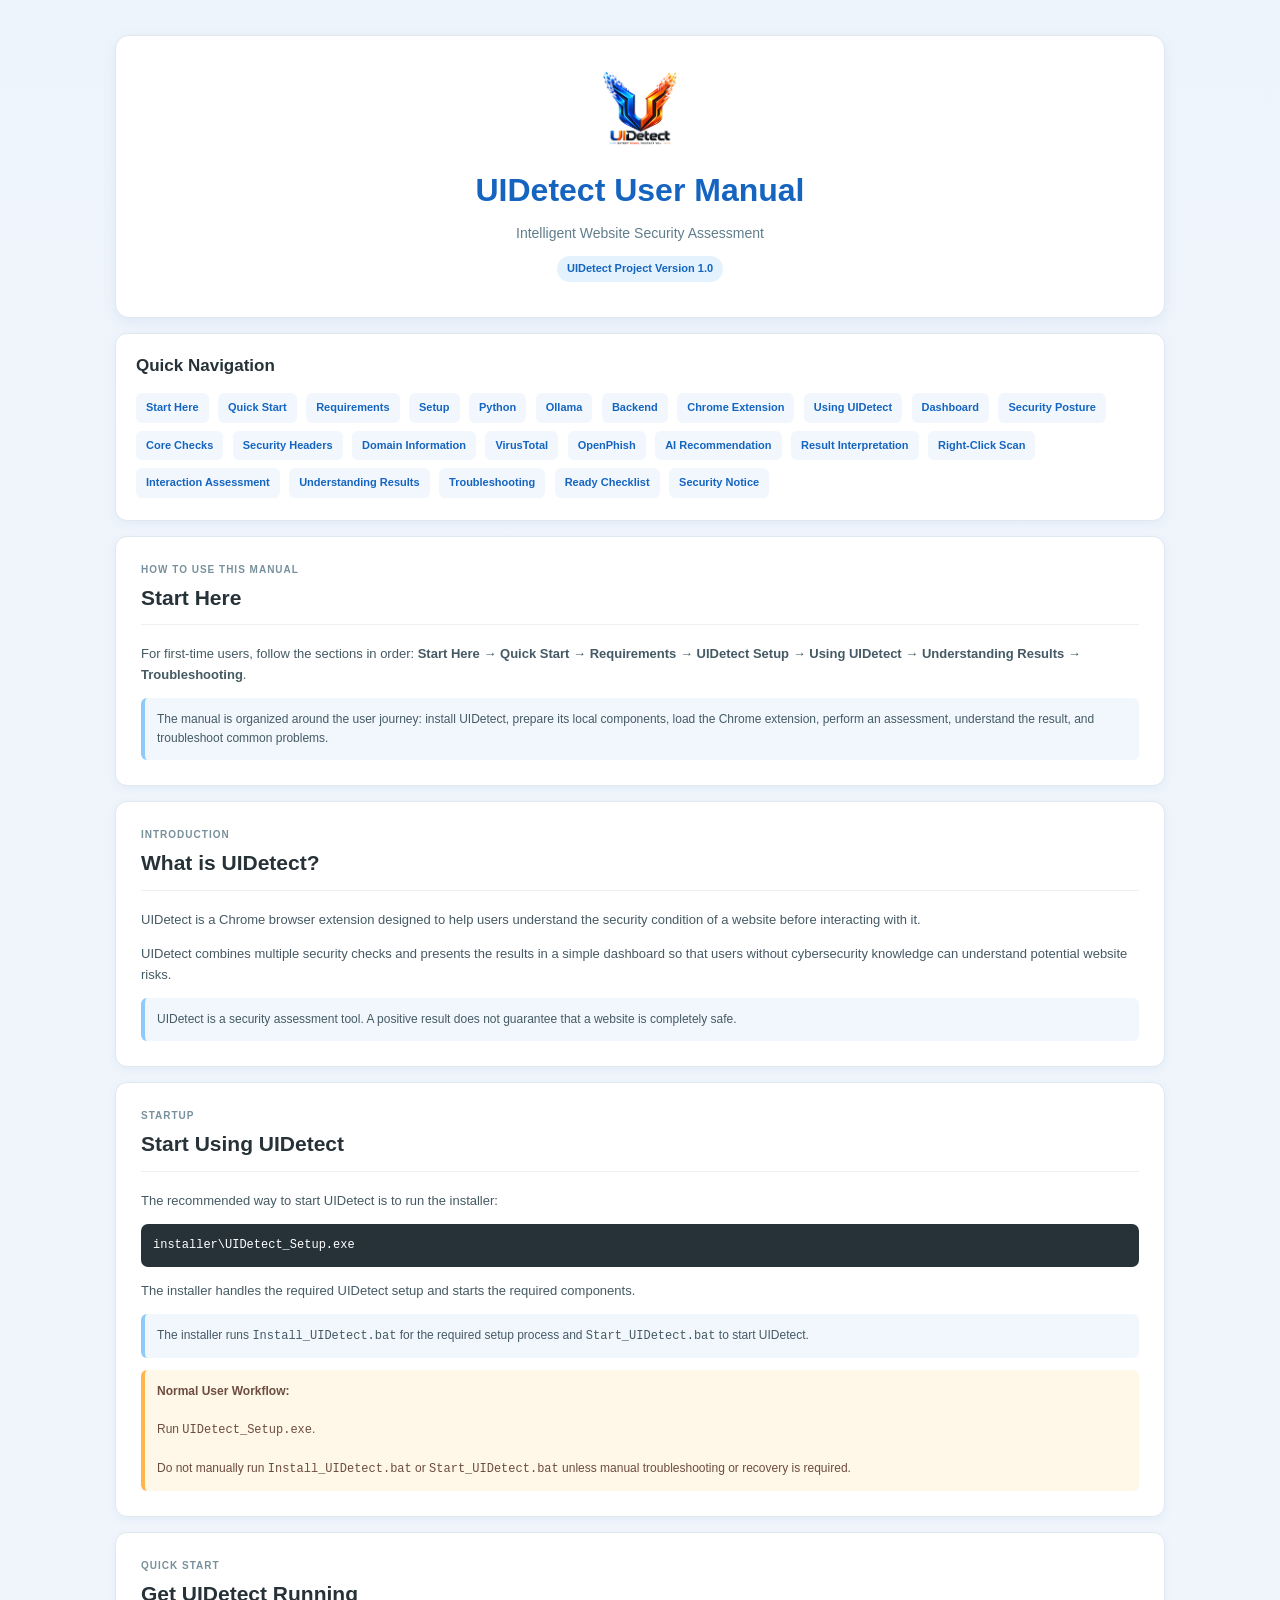
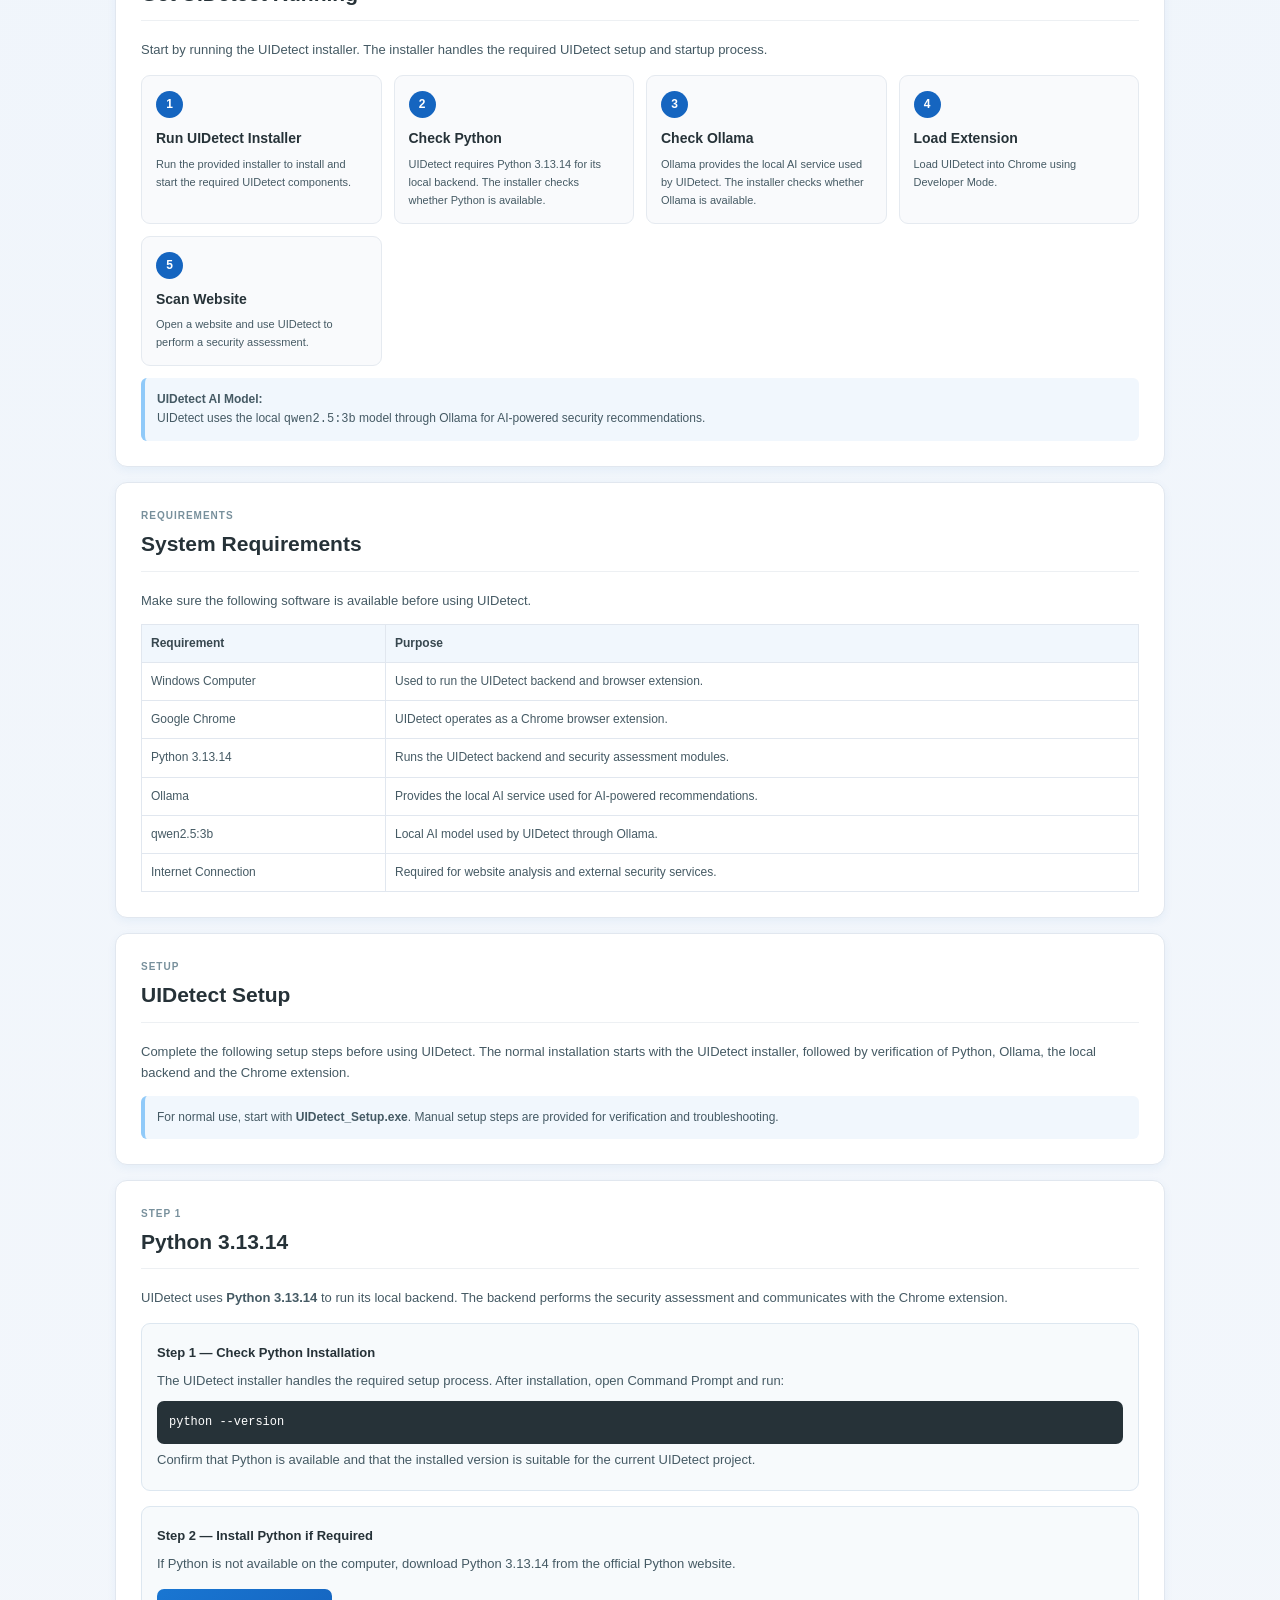
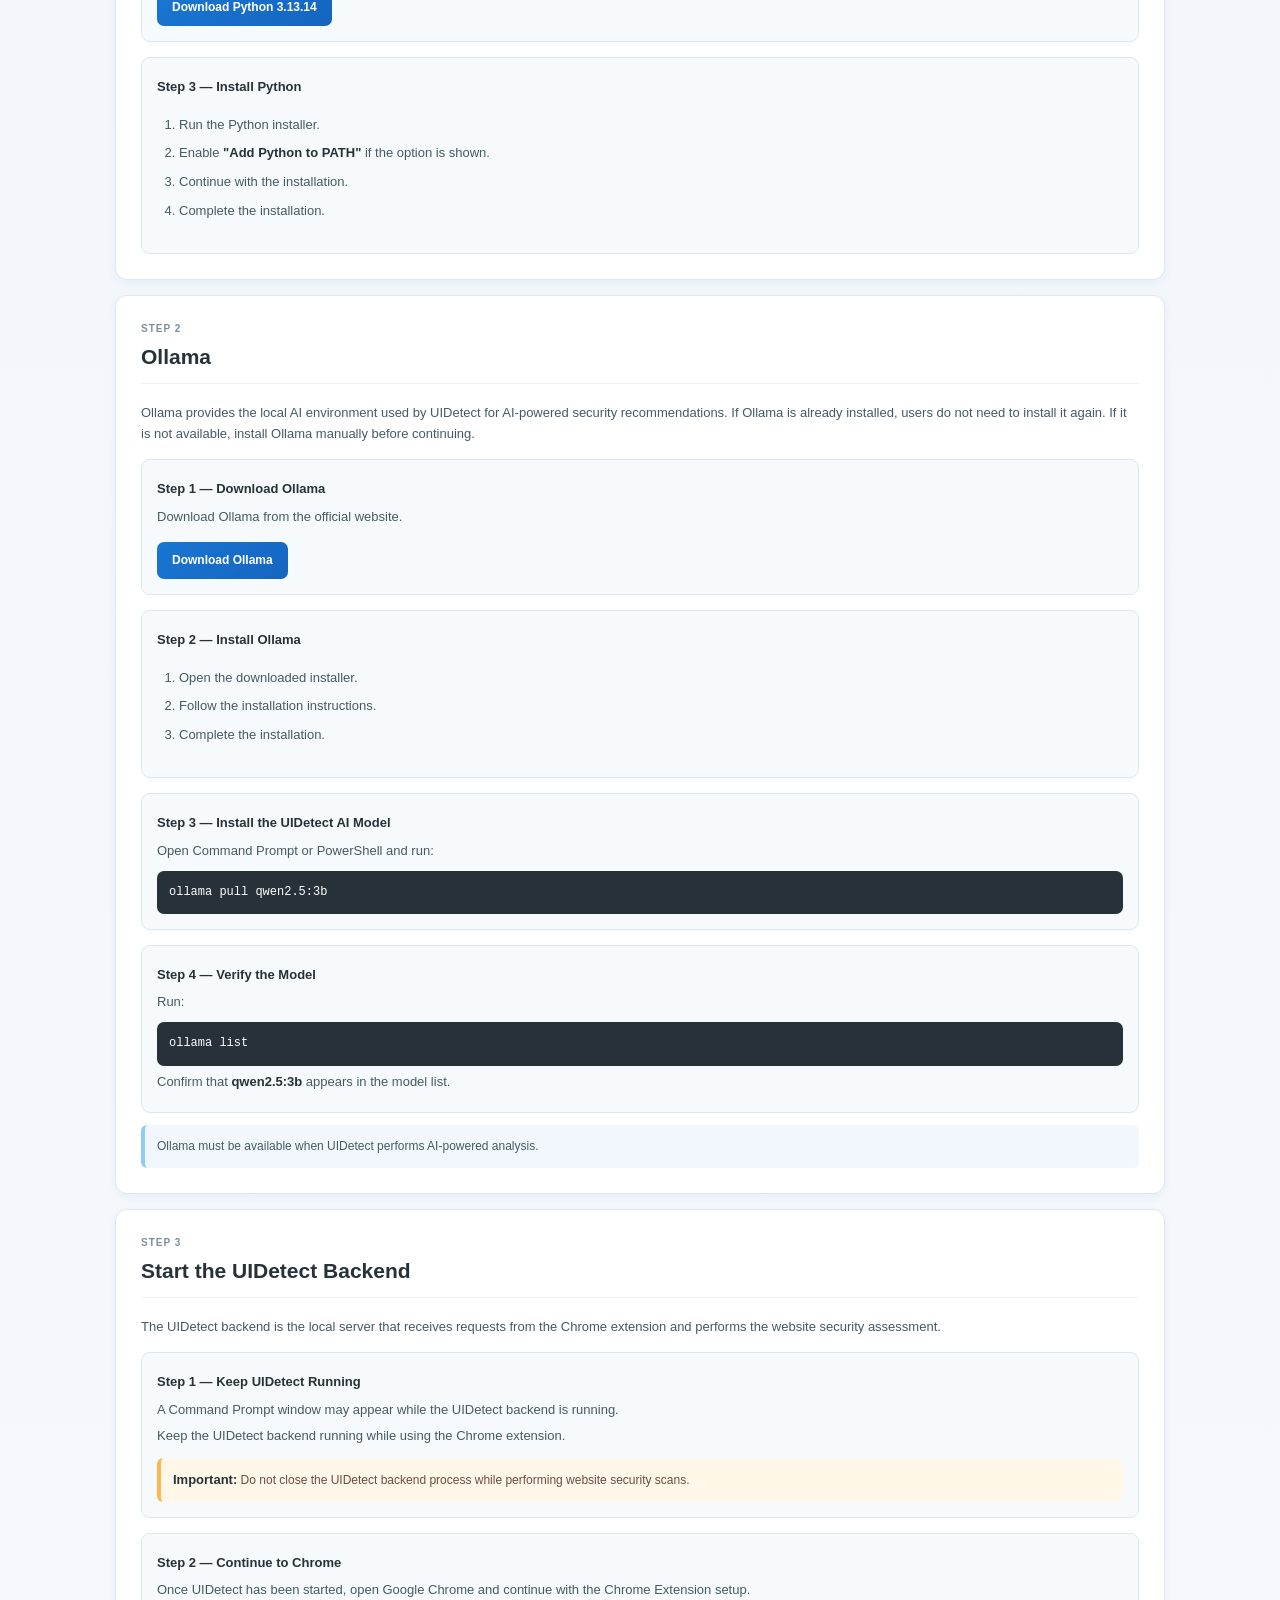
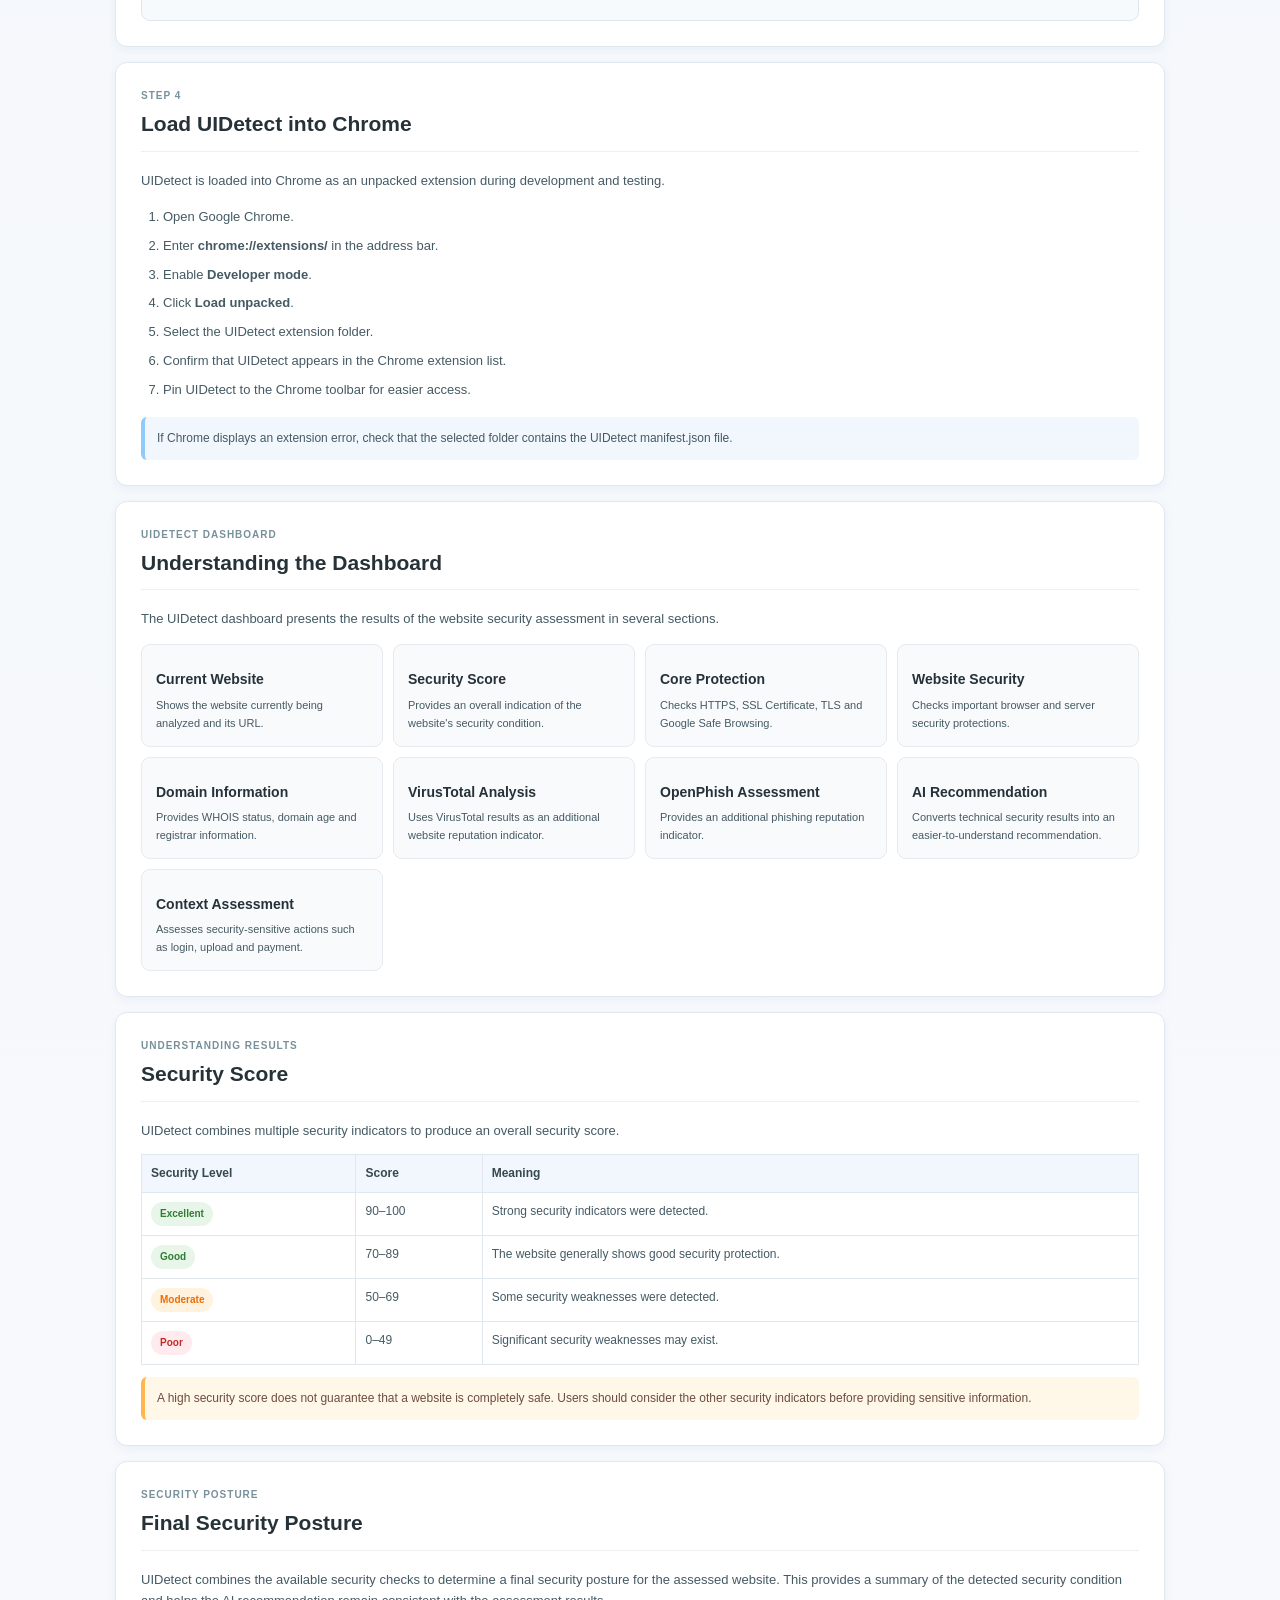
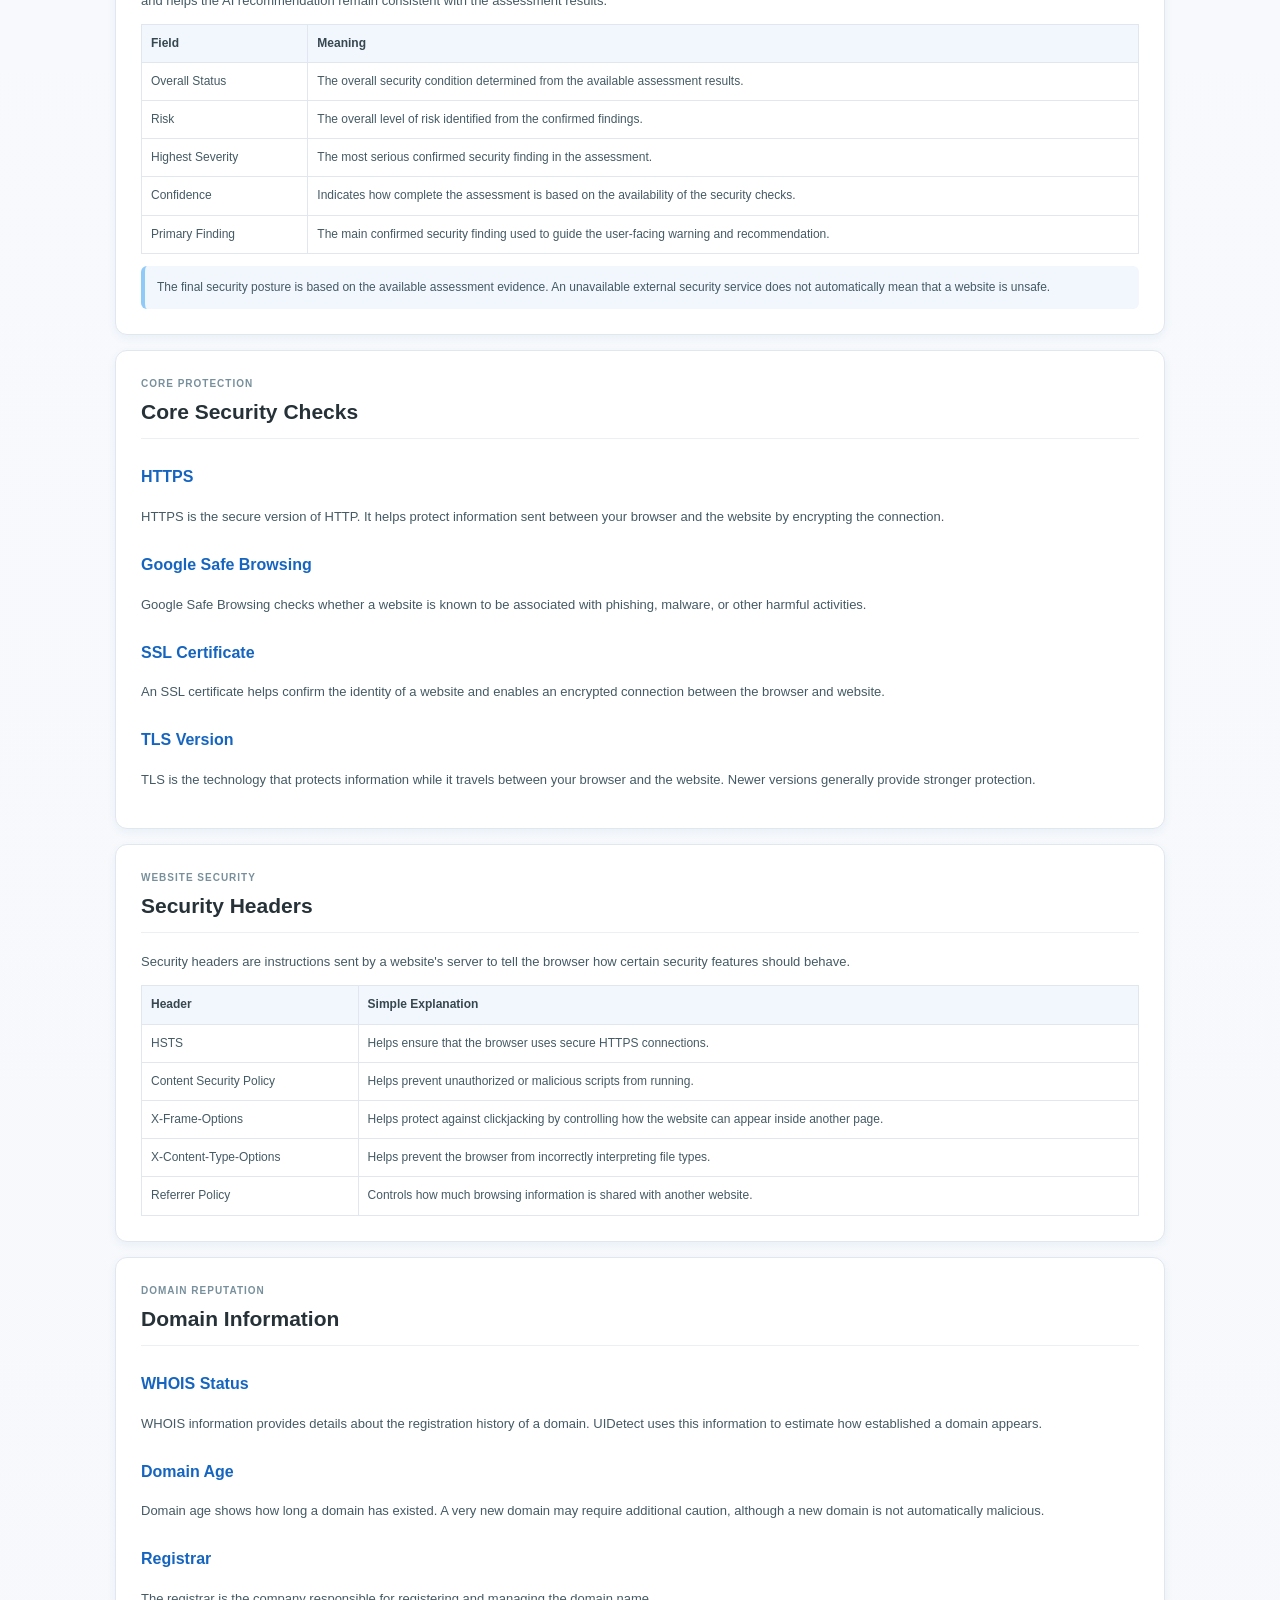
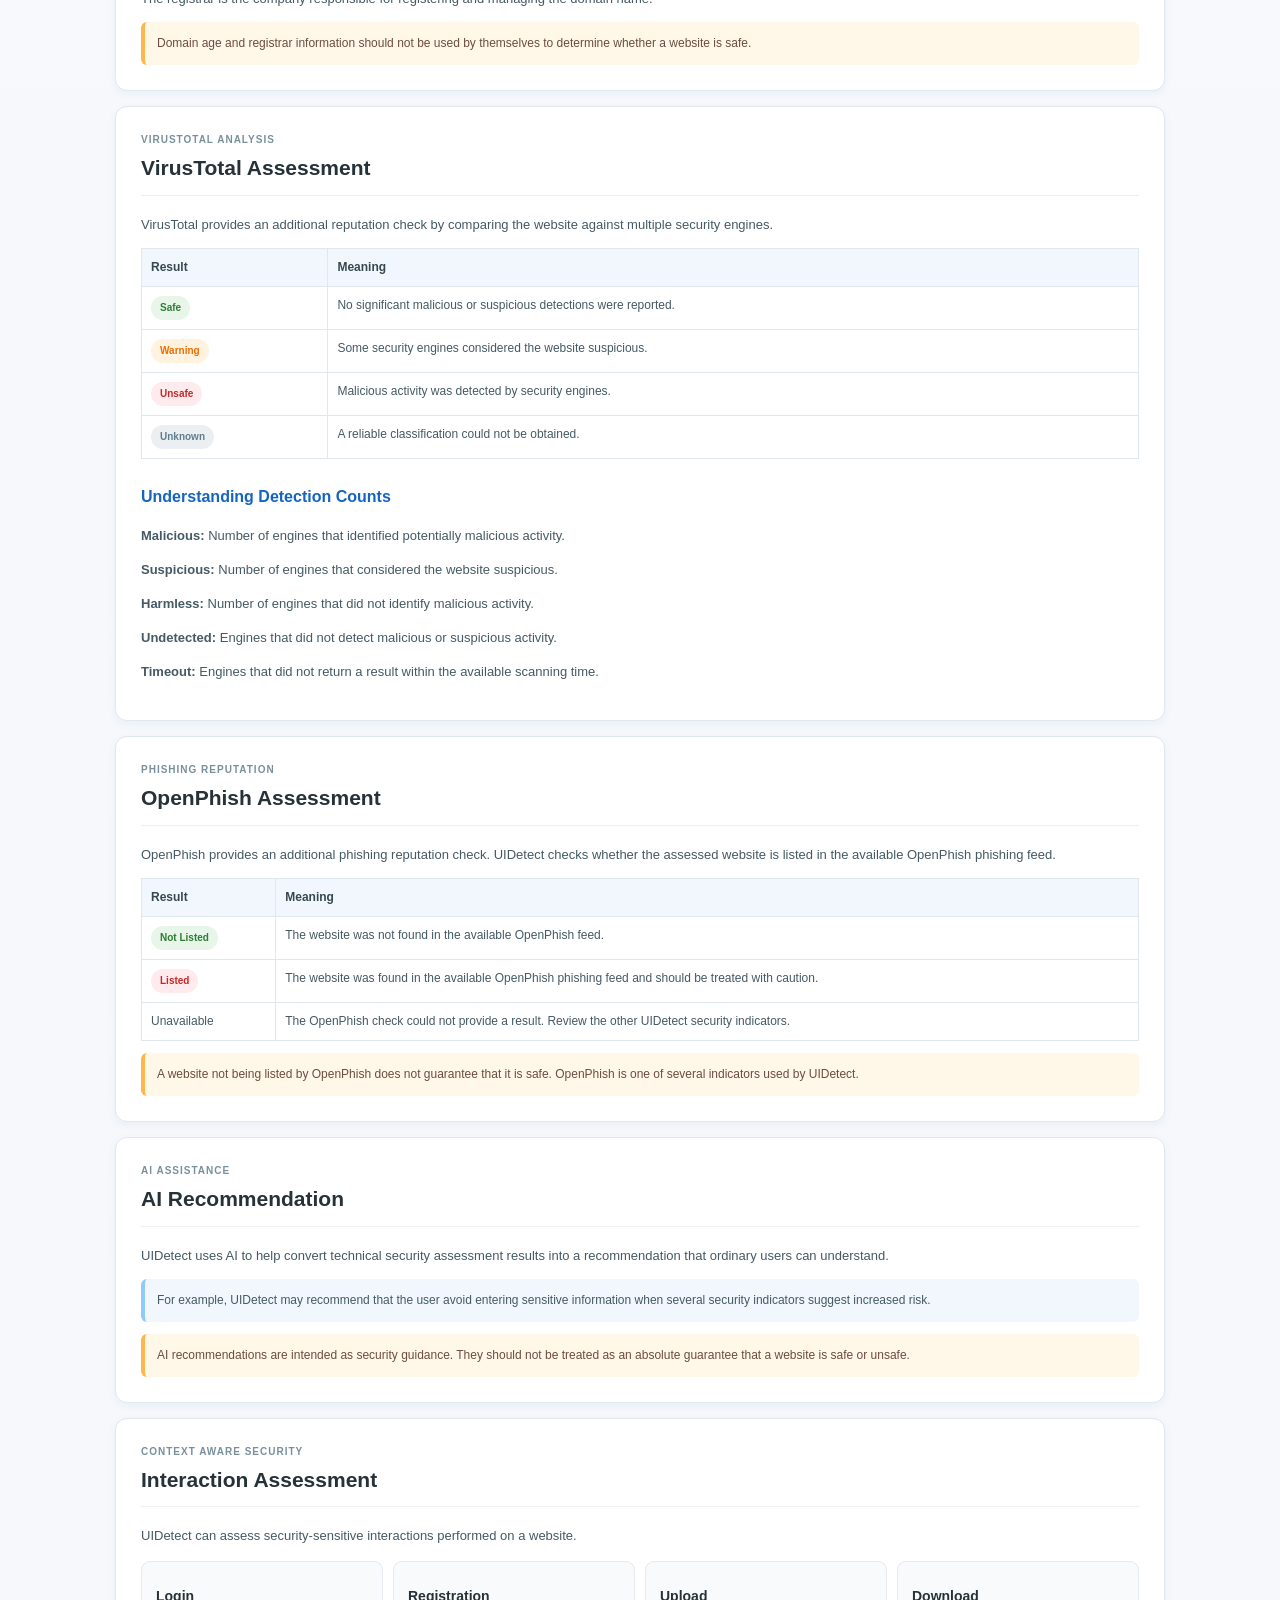
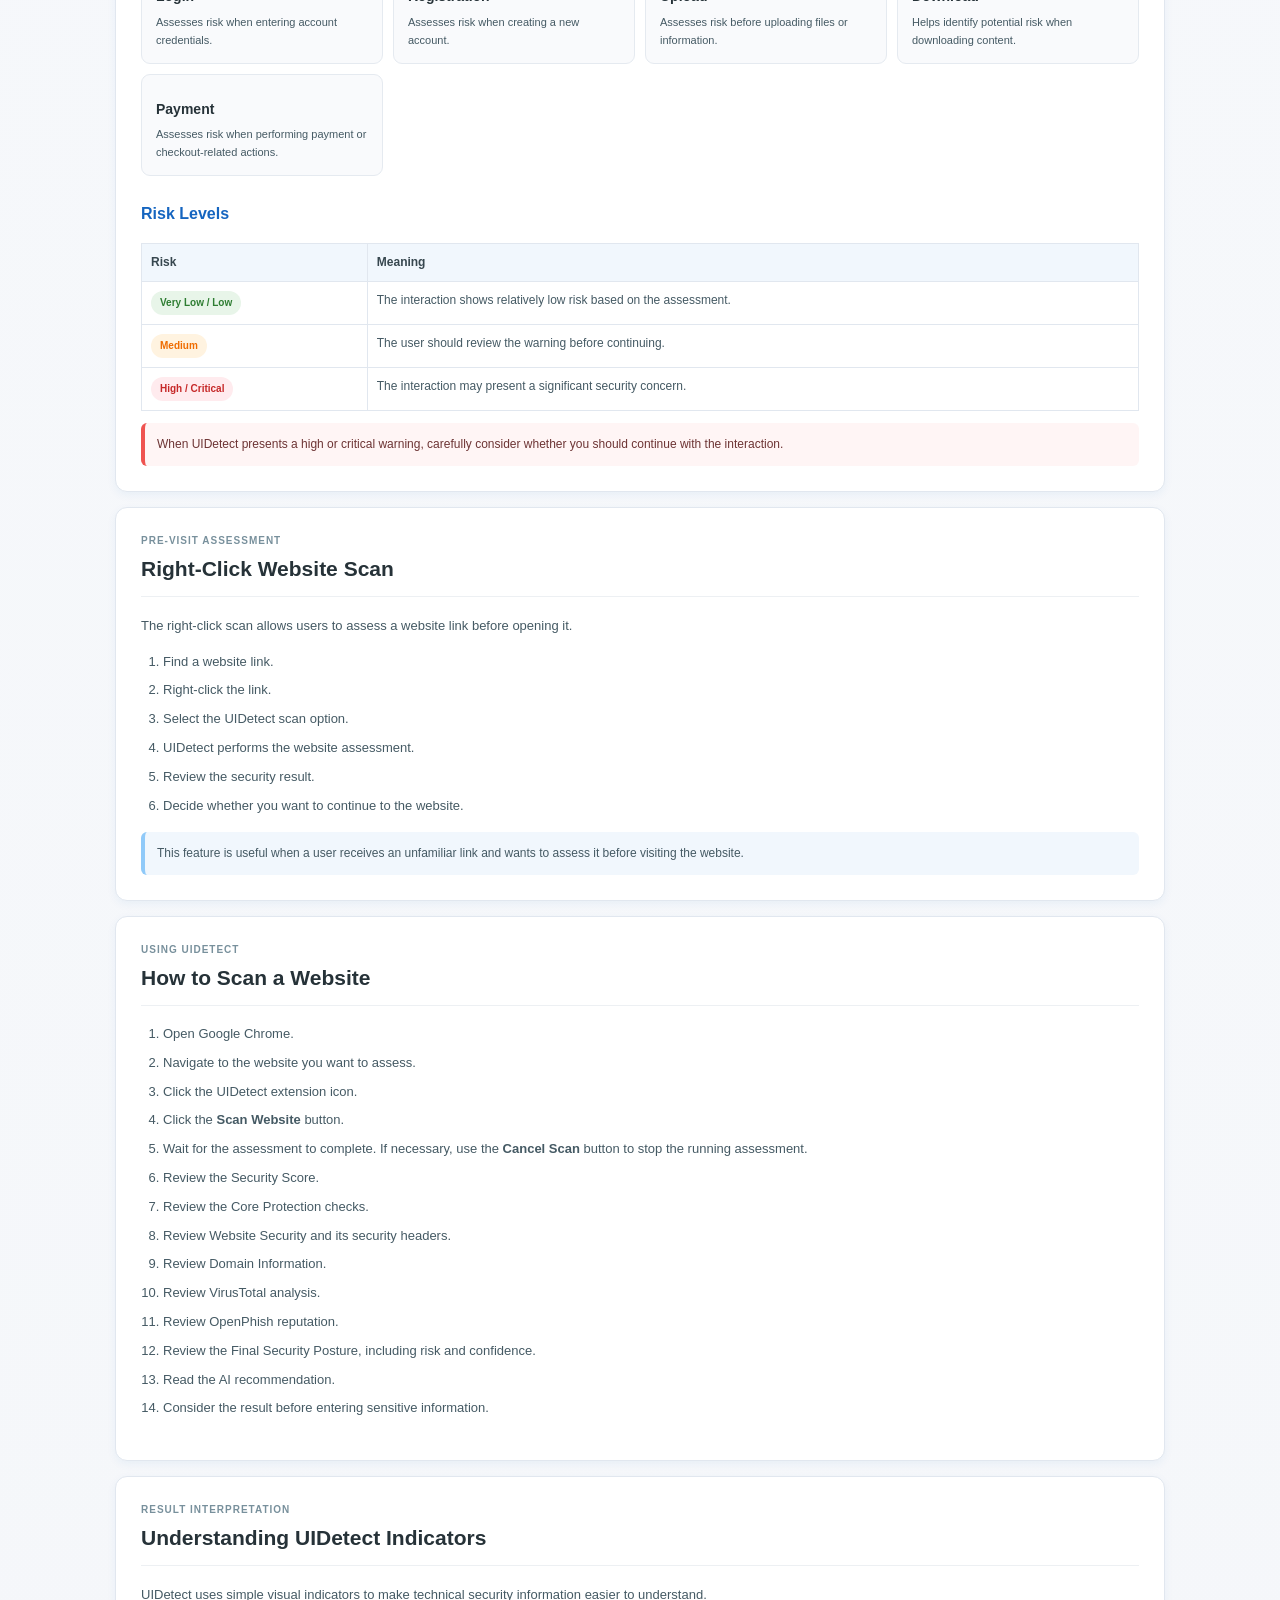
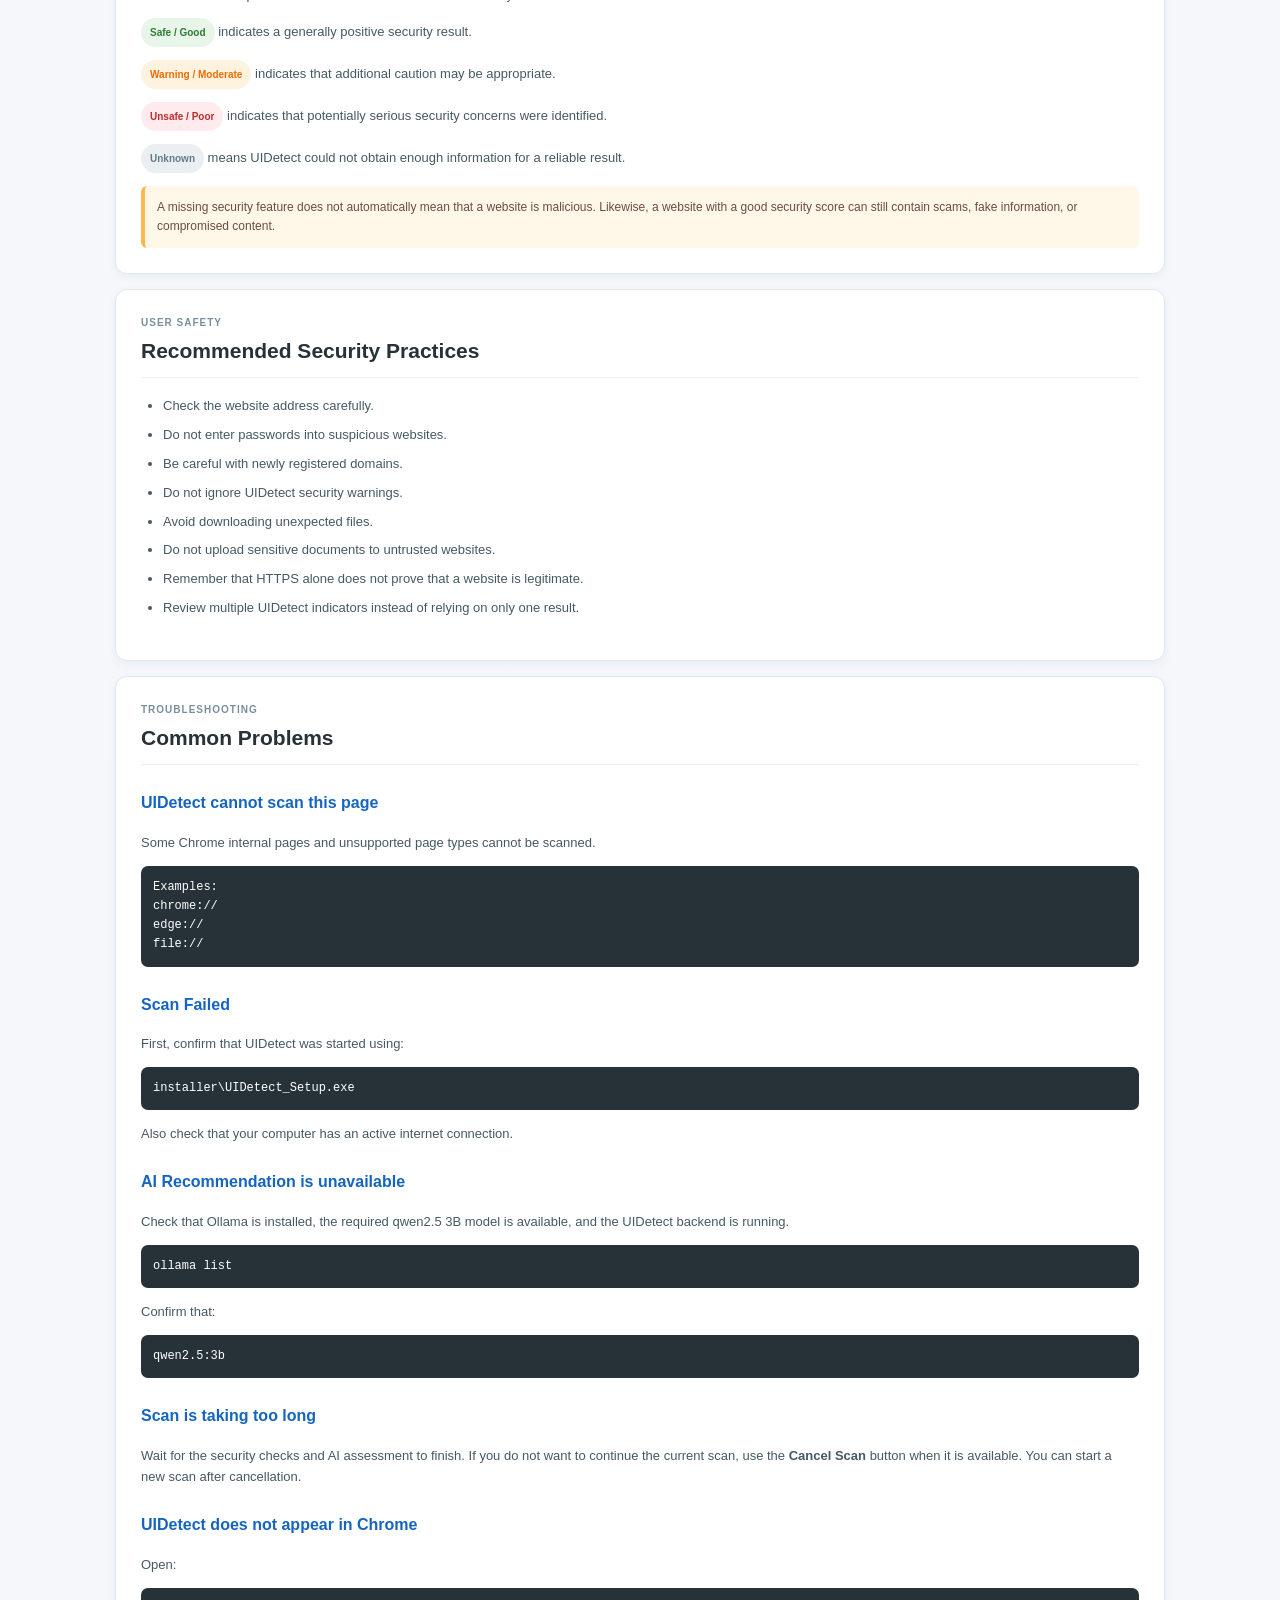
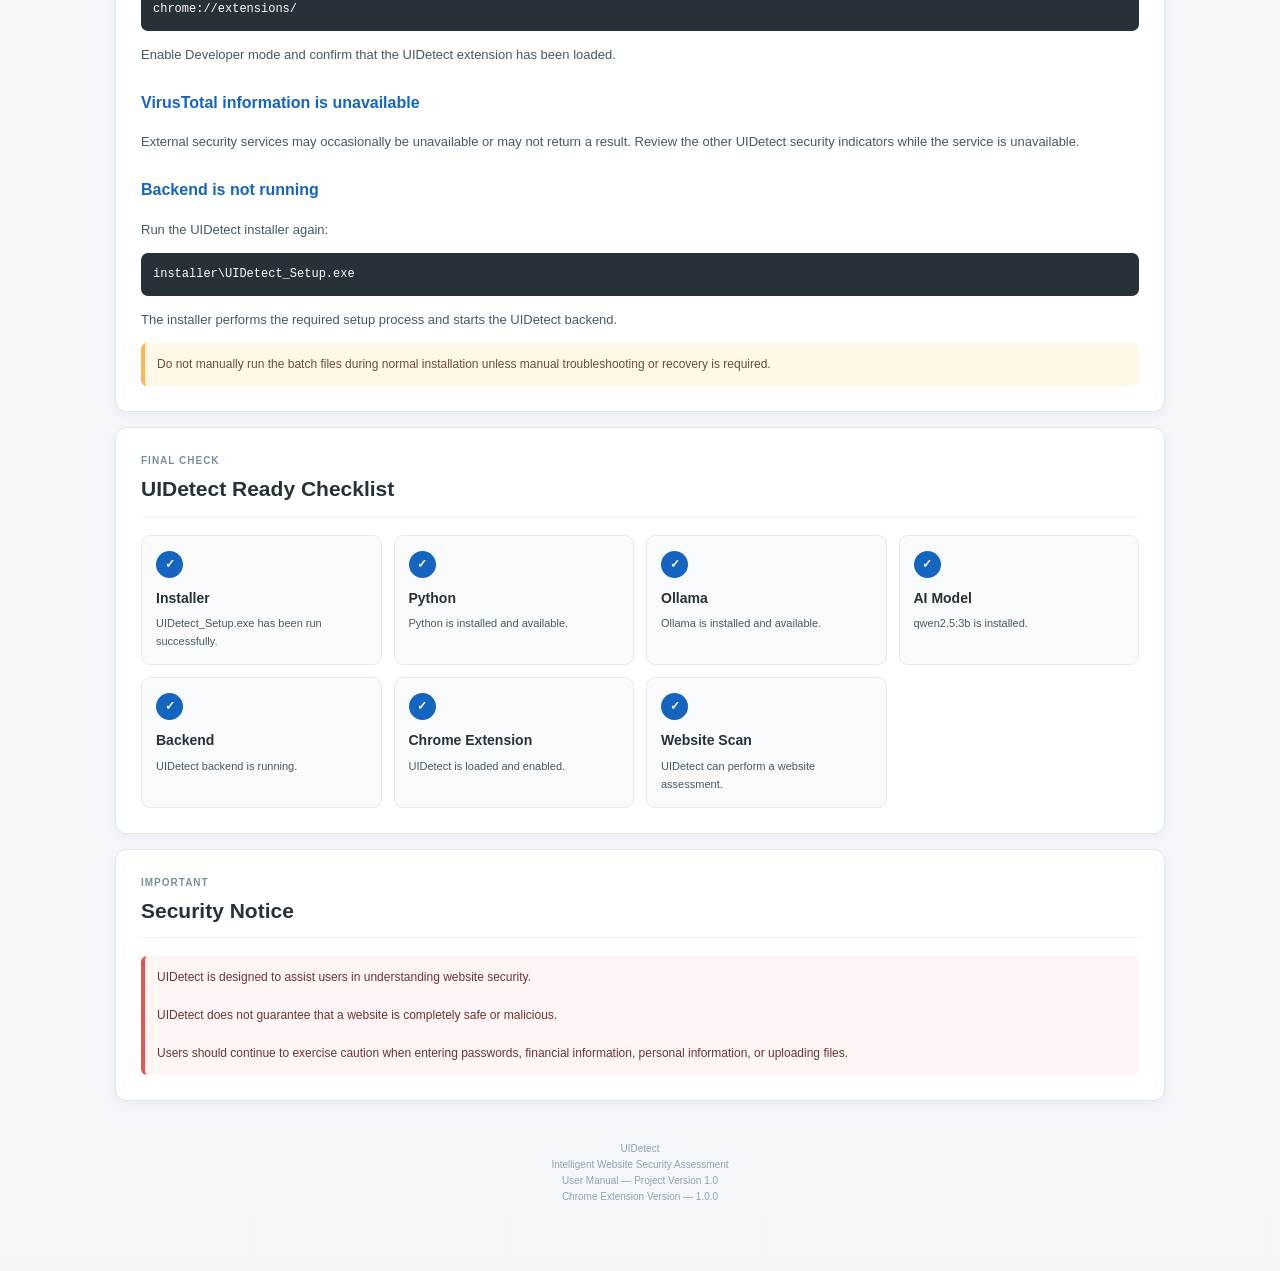
==== commit 6fc89d09: "Update index.html" ====
--- a/docs/index.html
+++ b/docs/index.html
@@ -98,7 +98,7 @@
 <div class="quick-step"><span class="quick-number">4</span><h3>Load Extension</h3><p>Load UIDetect into Chrome using Developer Mode.</p></div>
 <div class="quick-step"><span class="quick-number">5</span><h3>Scan Website</h3><p>Open a website and use UIDetect to perform a security assessment.</p></div>
 </div>
-<div class="info-box"><strong>UIDetect AI Model:</strong><br>UIDetect uses the local <code>llama3.2:3b</code> model through Ollama for AI-powered security recommendations.</div>
+<div class="info-box"><strong>UIDetect AI Model:</strong><br>UIDetect uses the local <code>qwen2.5:3b</code> model through Ollama for AI-powered security recommendations.</div>
 </div>
 
 <div class="section" id="requirements">
@@ -109,7 +109,7 @@
 <tr><td>Google Chrome</td><td>UIDetect operates as a Chrome browser extension.</td></tr>
 <tr><td>Python 3.13.14</td><td>Runs the UIDetect backend and security assessment modules.</td></tr>
 <tr><td>Ollama</td><td>Provides the local AI service used for AI-powered recommendations.</td></tr>
-<tr><td>llama3.2:3b</td><td>Local AI model used by UIDetect through Ollama.</td></tr>
+<tr><td>qwen2.5:3b</td><td>Local AI model used by UIDetect through Ollama.</td></tr>
 <tr><td>Internet Connection</td><td>Required for website analysis and external security services.</td></tr>
 </table>
 </div>
@@ -133,8 +133,8 @@
 <p>Ollama provides the local AI environment used by UIDetect for AI-powered security recommendations. If Ollama is already installed, users do not need to install it again. If it is not available, install Ollama manually before continuing.</p>
 <div class="step-box"><strong>Step 1 — Download Ollama</strong><p>Download Ollama from the official website.</p><a href="https://ollama.com/" target="_blank" rel="noopener noreferrer" class="button">Download Ollama</a></div>
 <div class="step-box"><strong>Step 2 — Install Ollama</strong><ol class="numbered"><li>Open the downloaded installer.</li><li>Follow the installation instructions.</li><li>Complete the installation.</li></ol></div>
-<div class="step-box"><strong>Step 3 — Install the UIDetect AI Model</strong><p>Open Command Prompt or PowerShell and run:</p><div class="code-box">ollama pull llama3.2:3b</div></div>
-<div class="step-box"><strong>Step 4 — Verify the Model</strong><p>Run:</p><div class="code-box">ollama list</div><p>Confirm that <strong>llama3.2:3b</strong> appears in the model list.</p></div>
+<div class="step-box"><strong>Step 3 — Install the UIDetect AI Model</strong><p>Open Command Prompt or PowerShell and run:</p><div class="code-box">ollama pull qwen2.5:3b</div></div>
+<div class="step-box"><strong>Step 4 — Verify the Model</strong><p>Run:</p><div class="code-box">ollama list</div><p>Confirm that <strong>qwen2.5:3b</strong> appears in the model list.</p></div>
 <div class="info-box">Ollama must be available when UIDetect performs AI-powered analysis.</div>
 </div>
 
@@ -334,10 +334,10 @@
 <p>Also check that your computer has an active internet connection.</p>
 
 <h3>AI Recommendation is unavailable</h3>
-<p>Check that Ollama is installed, the required llama3.2 3B model is available, and the UIDetect backend is running.</p>
+<p>Check that Ollama is installed, the required qwen2.5 3B model is available, and the UIDetect backend is running.</p>
 <div class="code-box">ollama list</div>
 <p>Confirm that:</p>
-<div class="code-box">llama3.2:3b</div>
+<div class="code-box">qwen2.5:3b</div>
 
 <h3>Scan is taking too long</h3>
 <p>Wait for the security checks and AI assessment to finish. If you do not want to continue the current scan, use the <strong>Cancel Scan</strong> button when it is available. You can start a new scan after cancellation.</p>
@@ -363,7 +363,7 @@
 <div class="quick-step"><span class="quick-number">✓</span><h3>Installer</h3><p>UIDetect_Setup.exe has been run successfully.</p></div>
 <div class="quick-step"><span class="quick-number">✓</span><h3>Python</h3><p>Python is installed and available.</p></div>
 <div class="quick-step"><span class="quick-number">✓</span><h3>Ollama</h3><p>Ollama is installed and available.</p></div>
-<div class="quick-step"><span class="quick-number">✓</span><h3>AI Model</h3><p>llama3.2:3b is installed.</p></div>
+<div class="quick-step"><span class="quick-number">✓</span><h3>AI Model</h3><p>qwen2.5:3b is installed.</p></div>
 <div class="quick-step"><span class="quick-number">✓</span><h3>Backend</h3><p>UIDetect backend is running.</p></div>
 <div class="quick-step"><span class="quick-number">✓</span><h3>Chrome Extension</h3><p>UIDetect is loaded and enabled.</p></div>
 <div class="quick-step"><span class="quick-number">✓</span><h3>Website Scan</h3><p>UIDetect can perform a website assessment.</p></div>
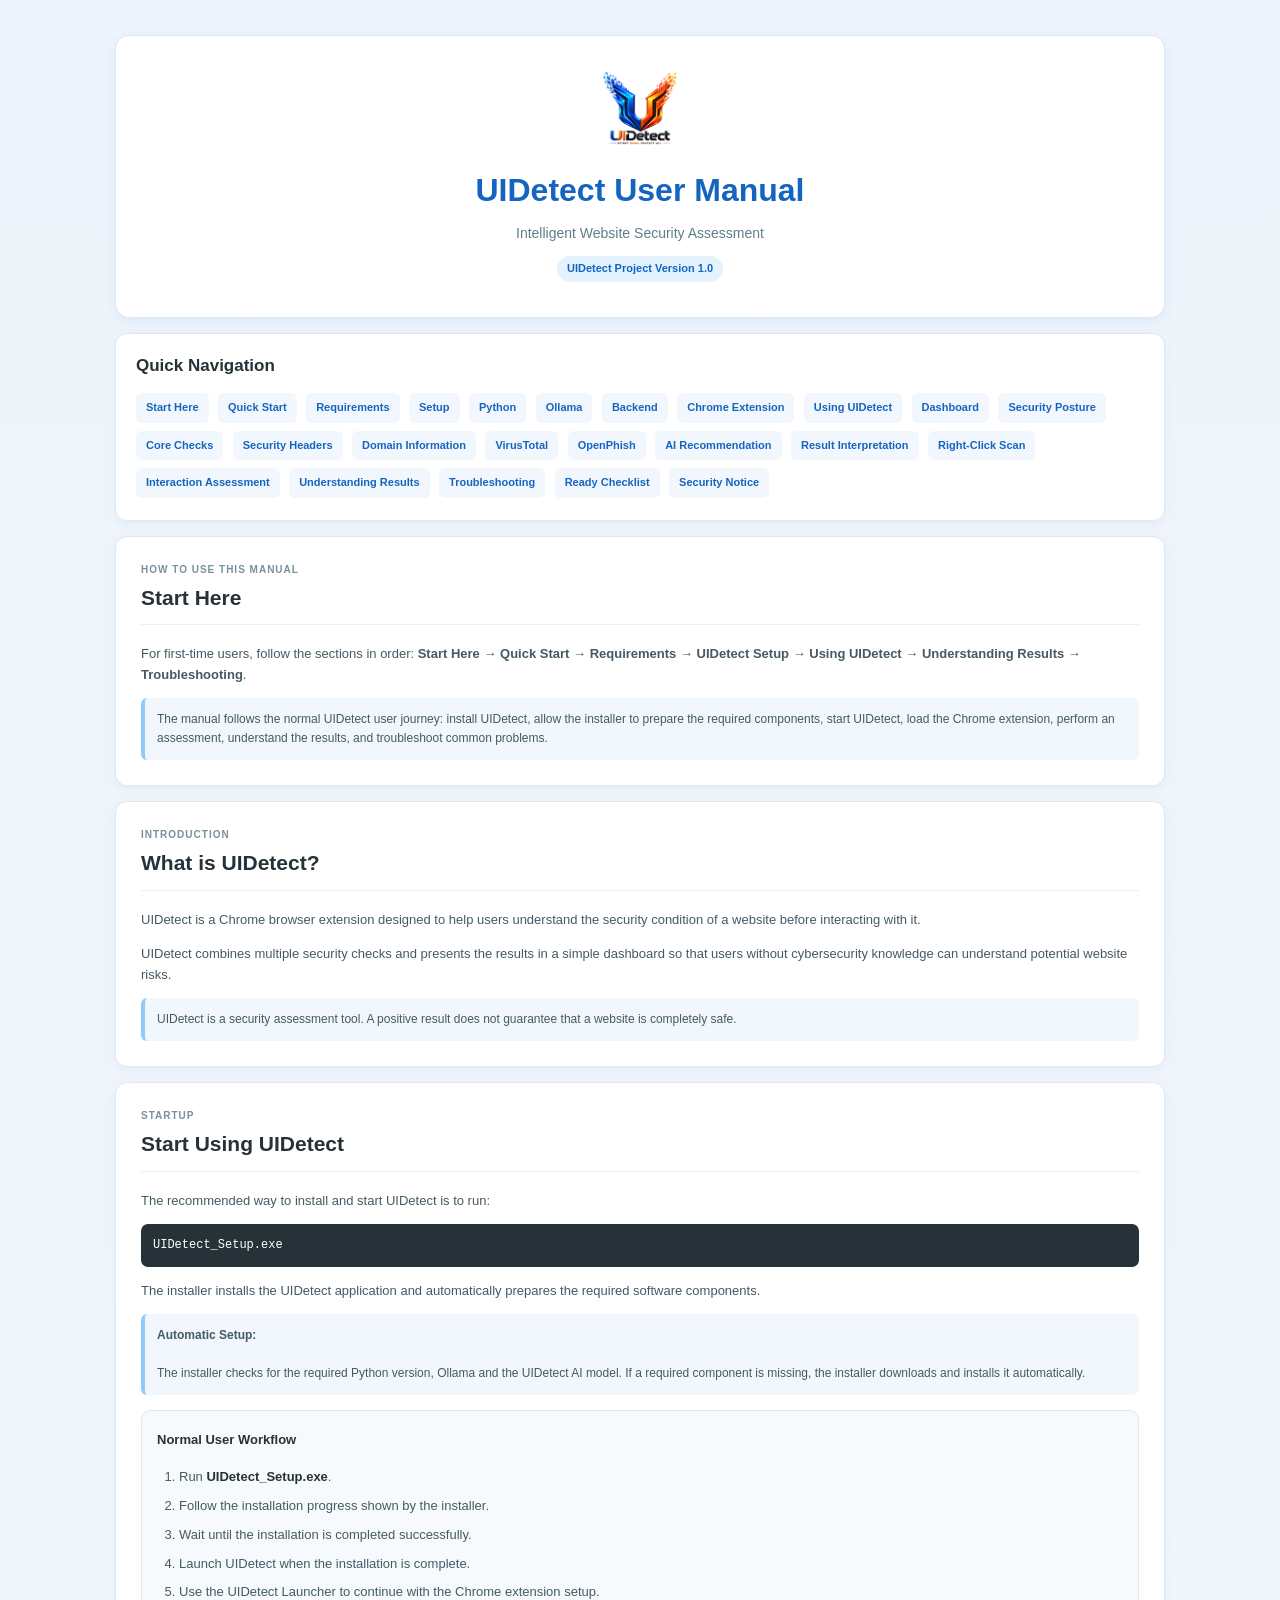
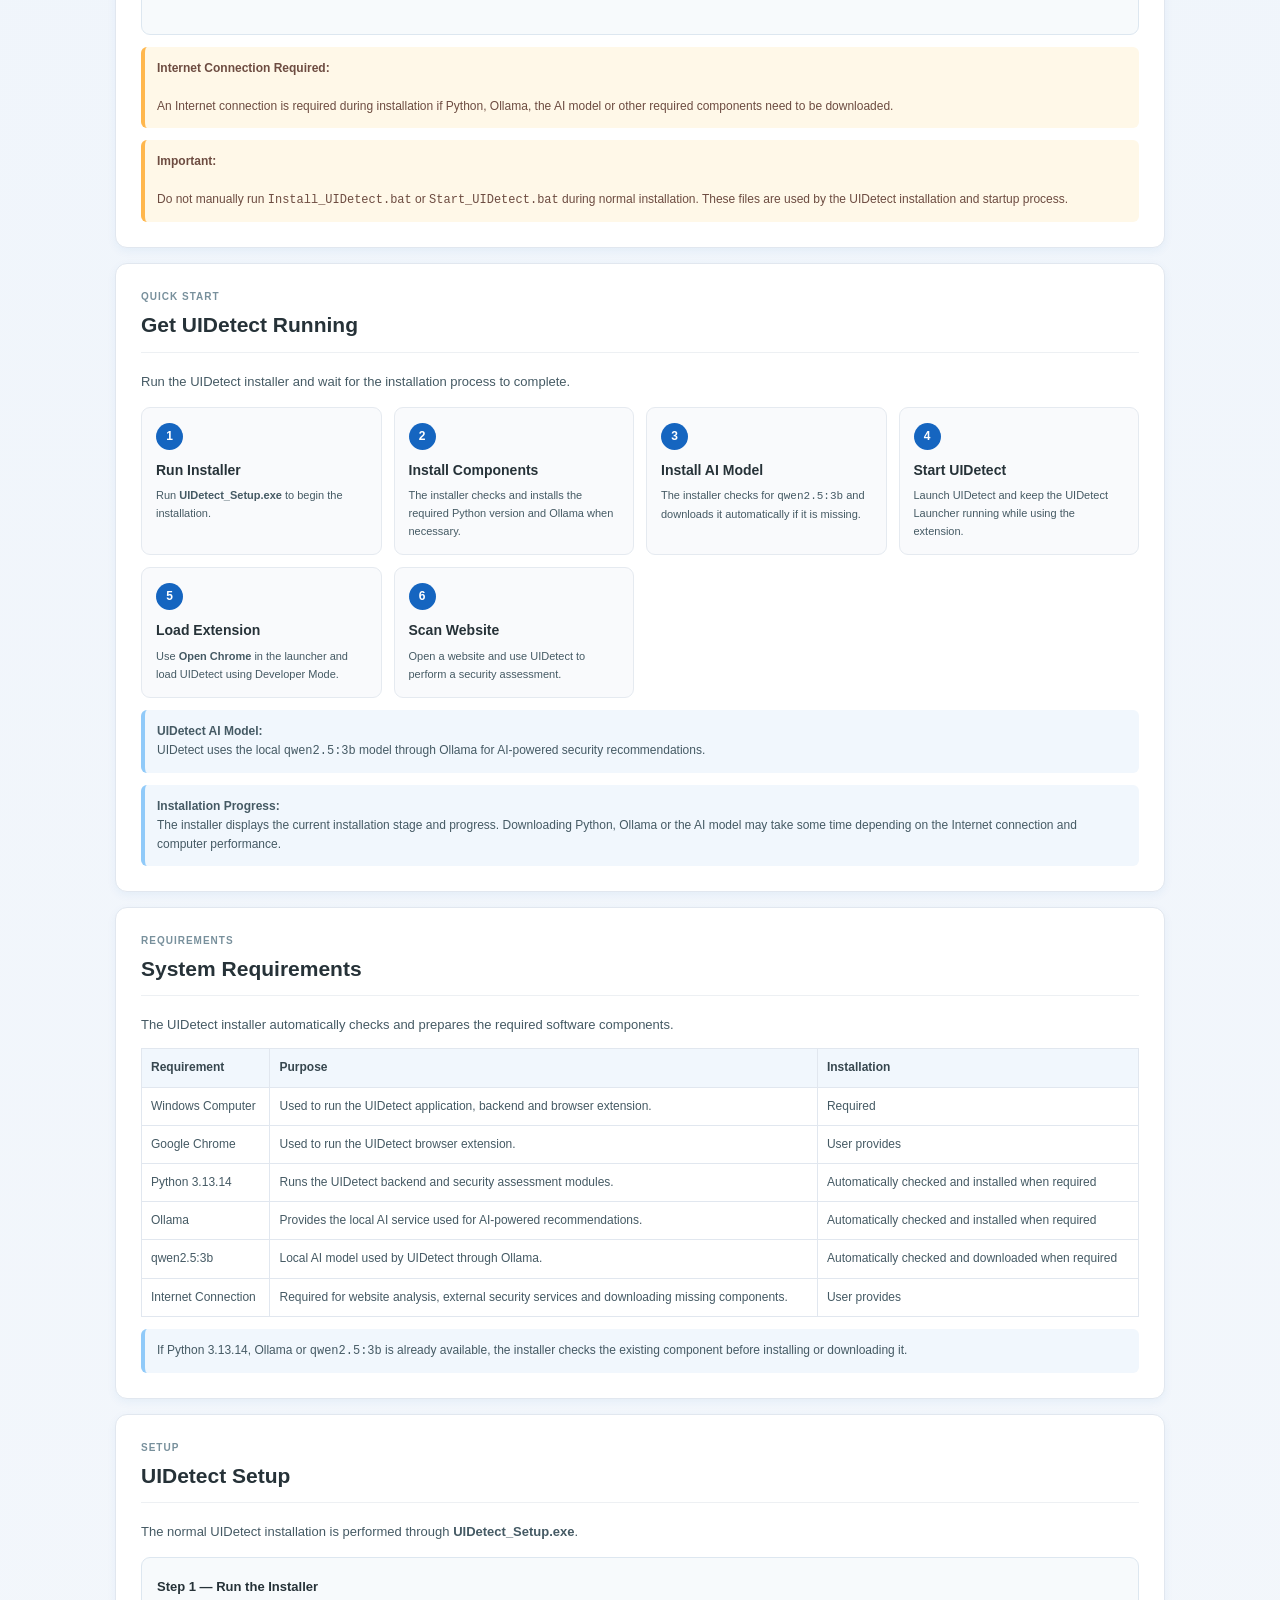
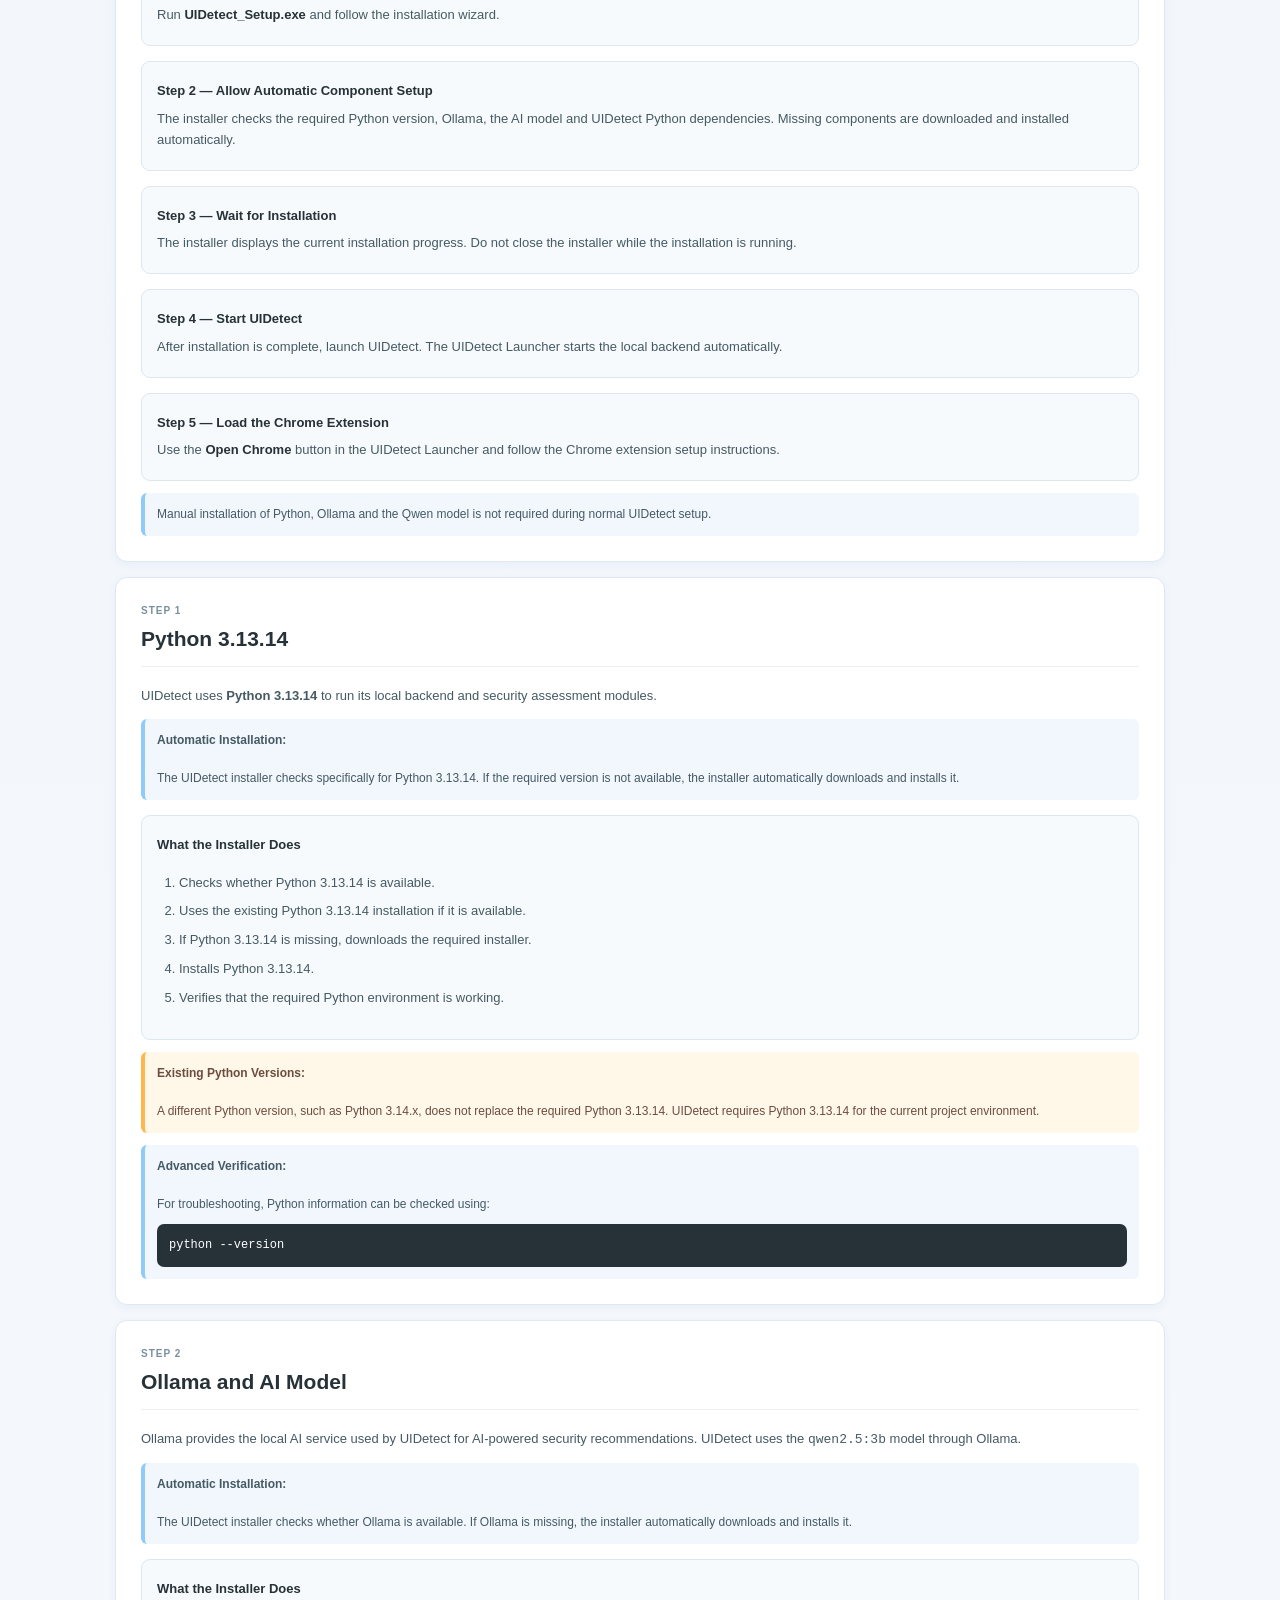
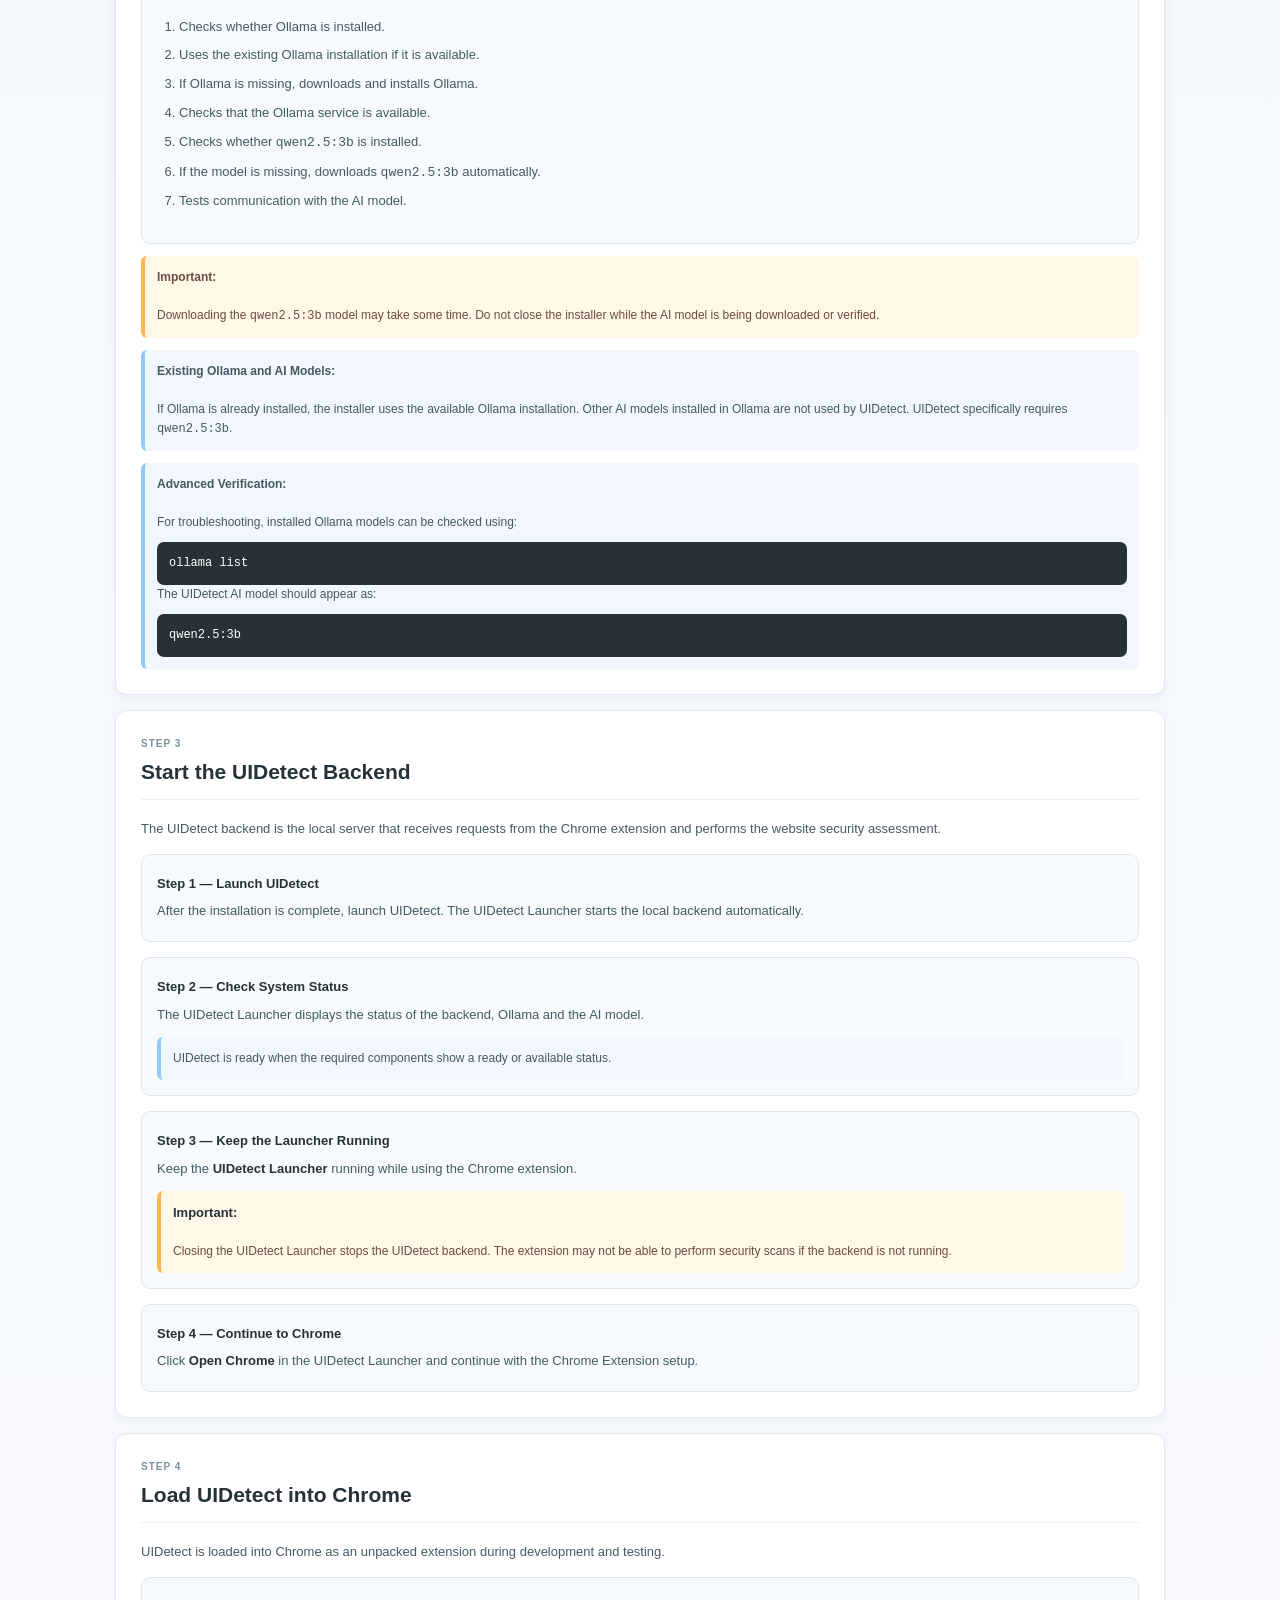
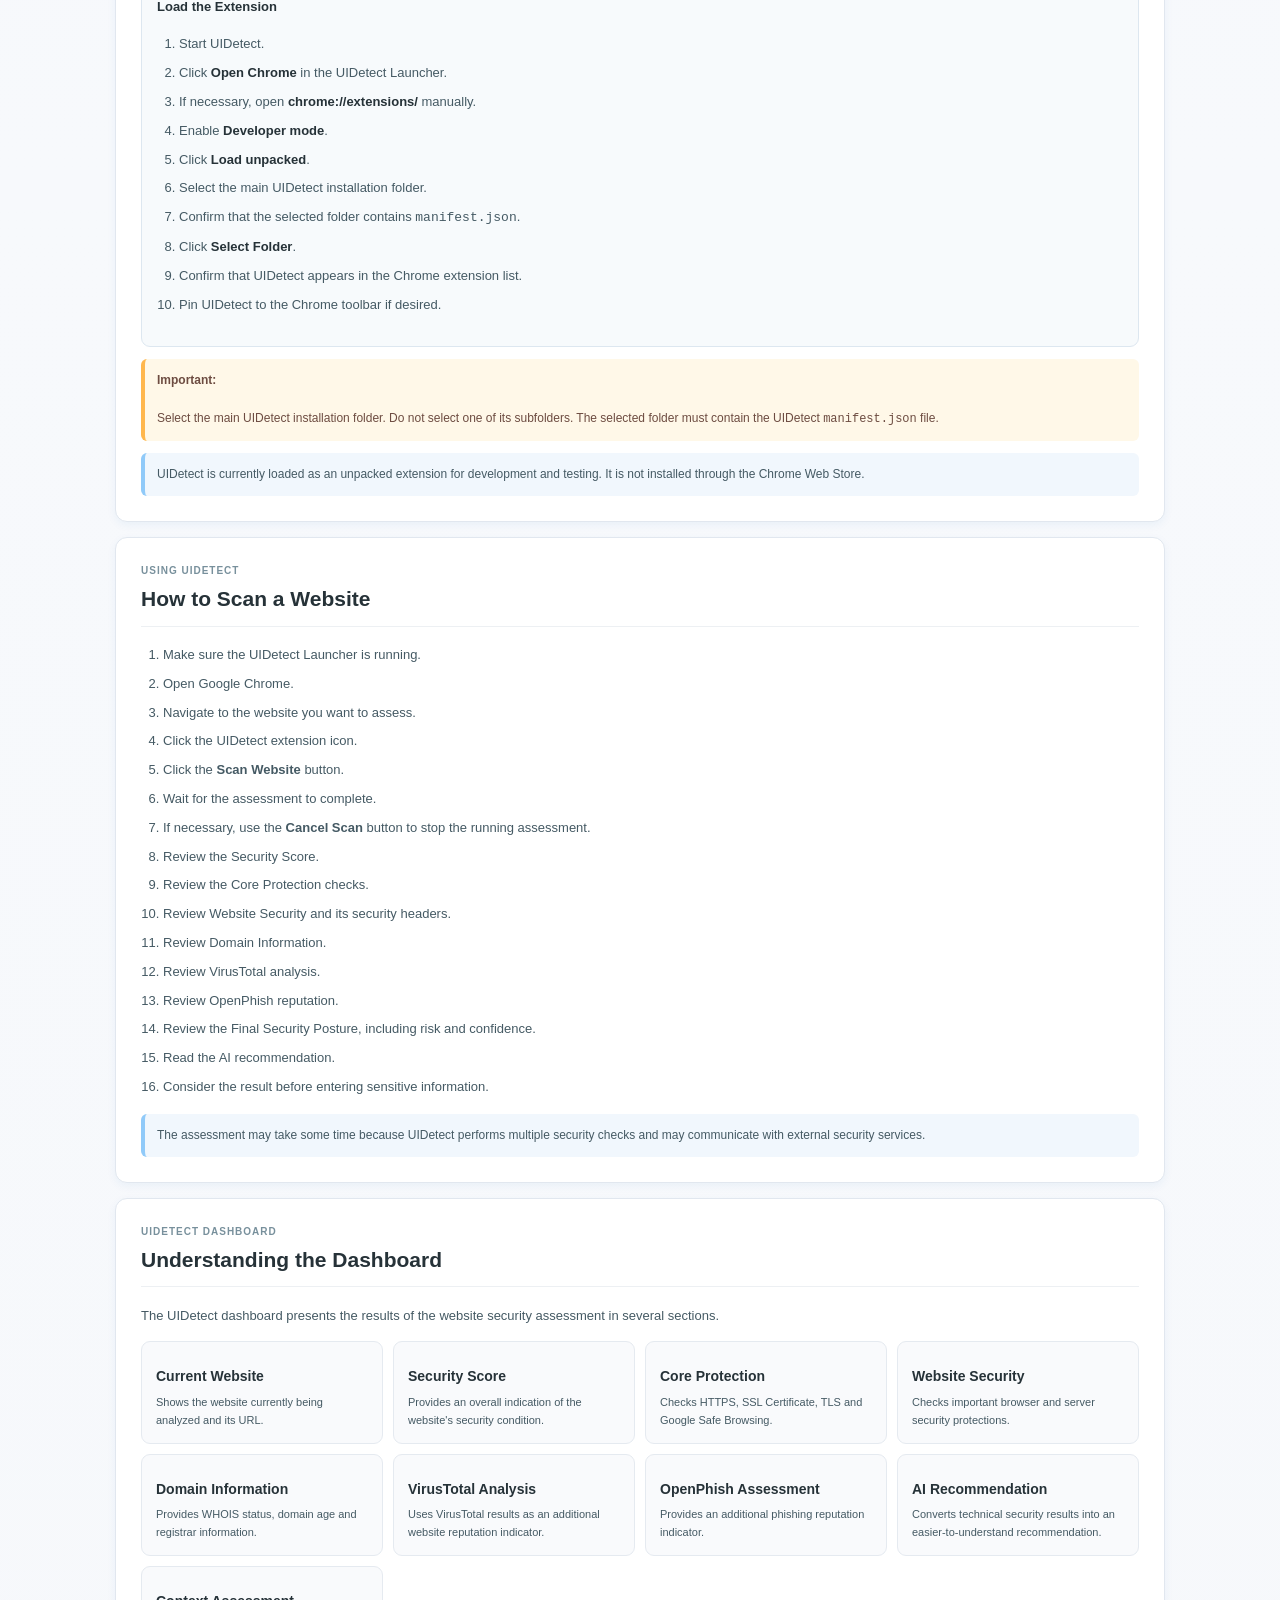
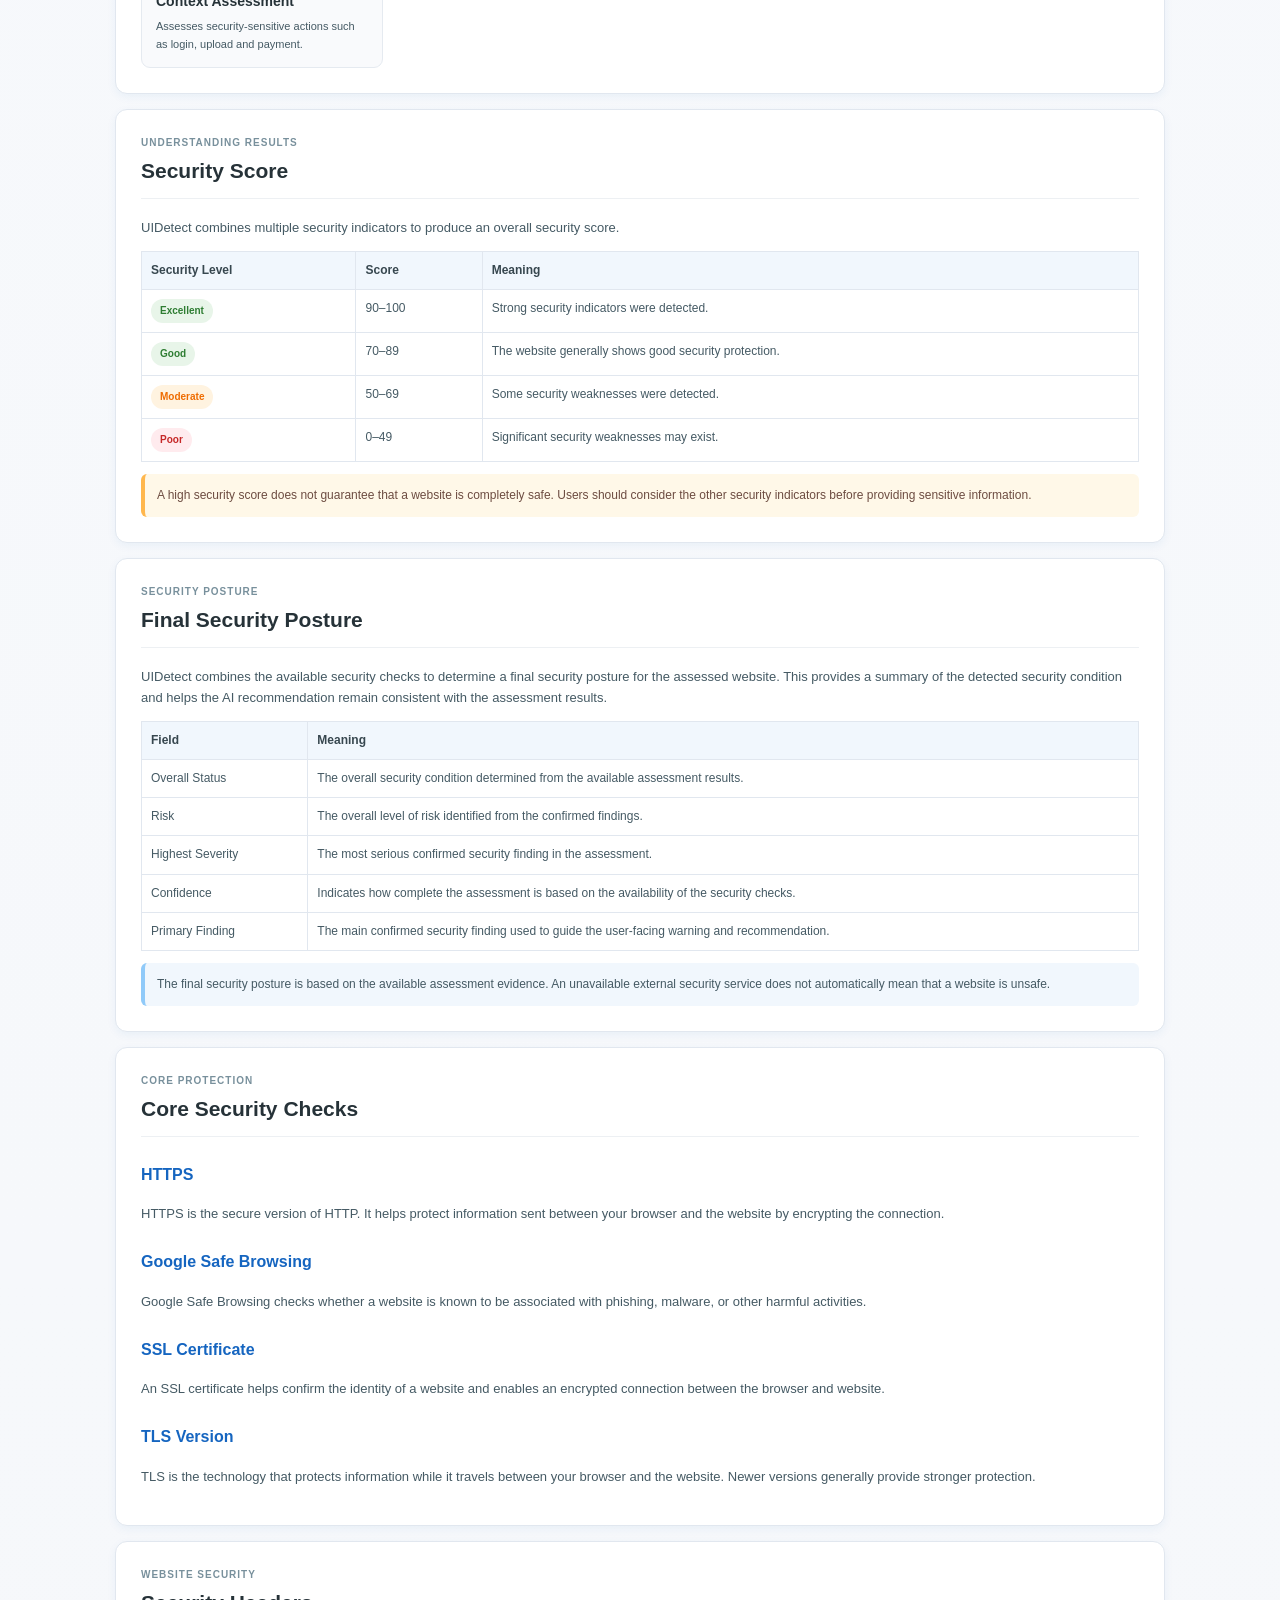
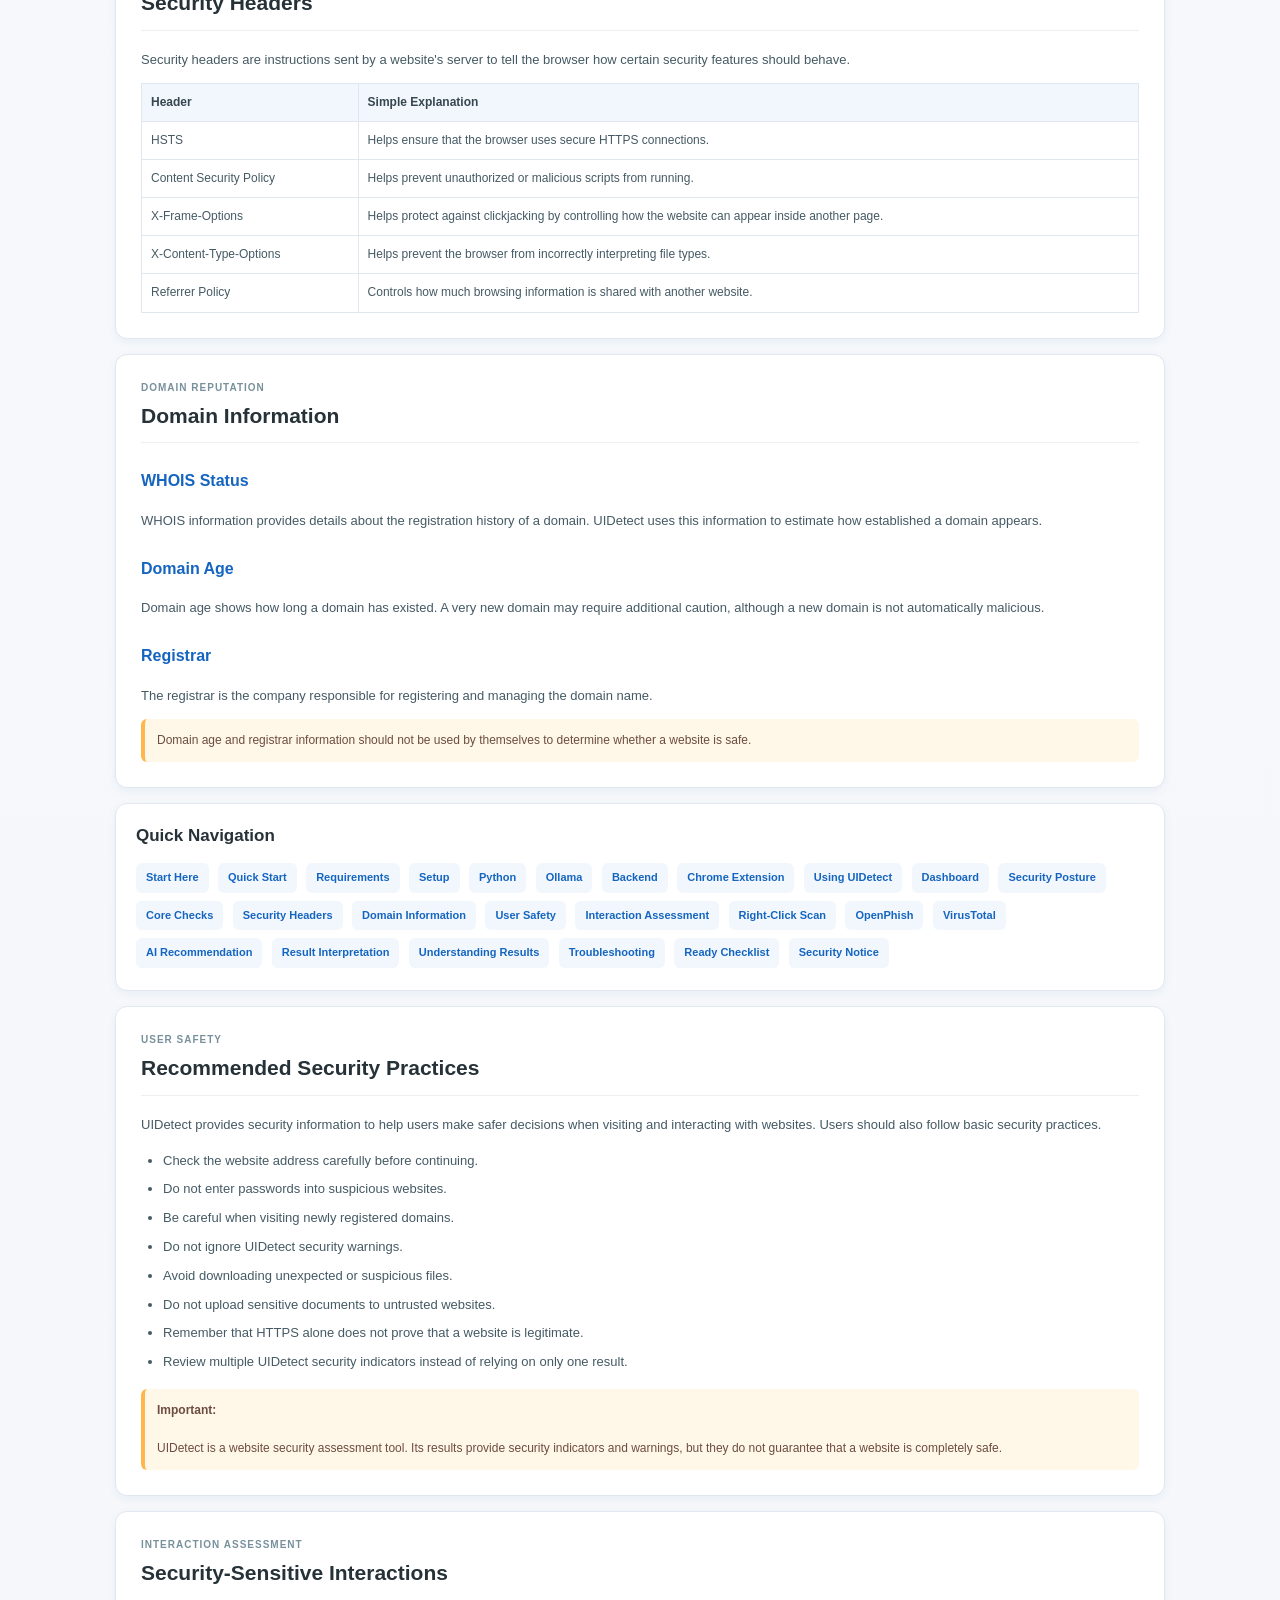
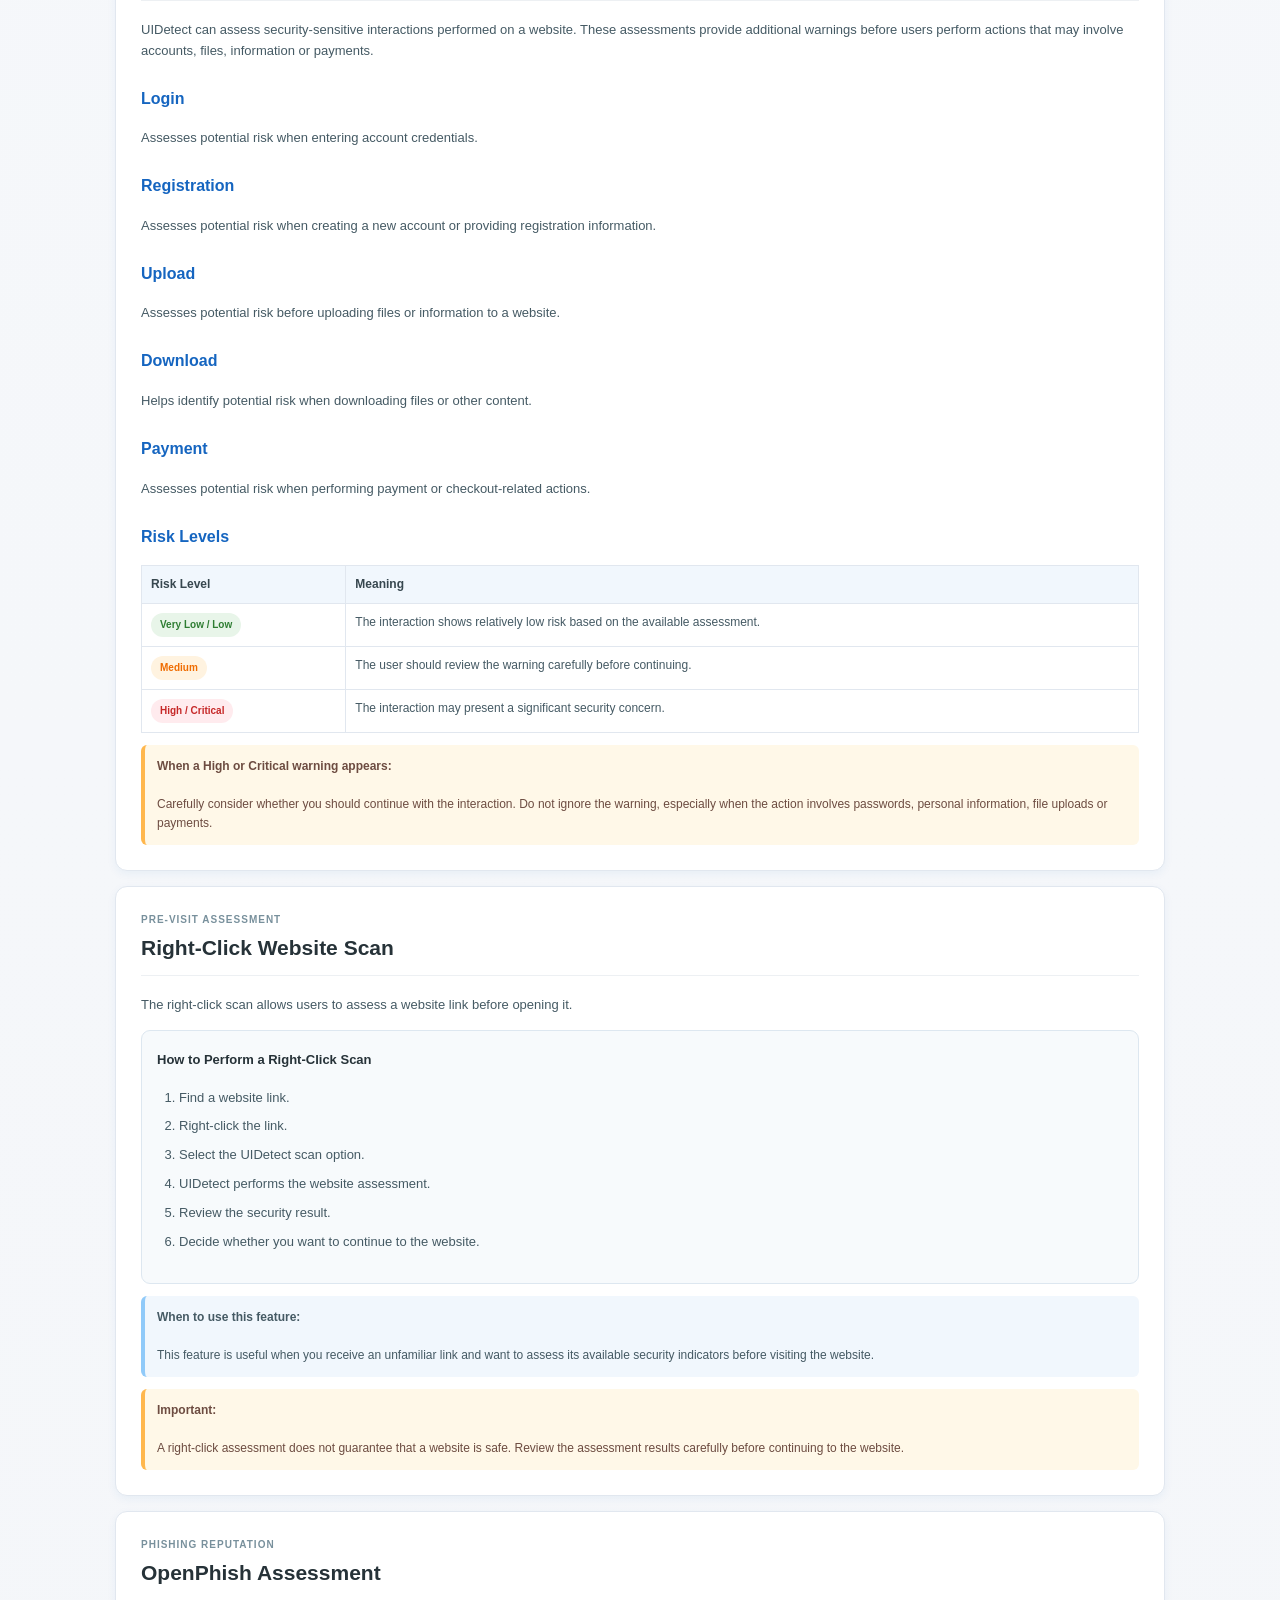
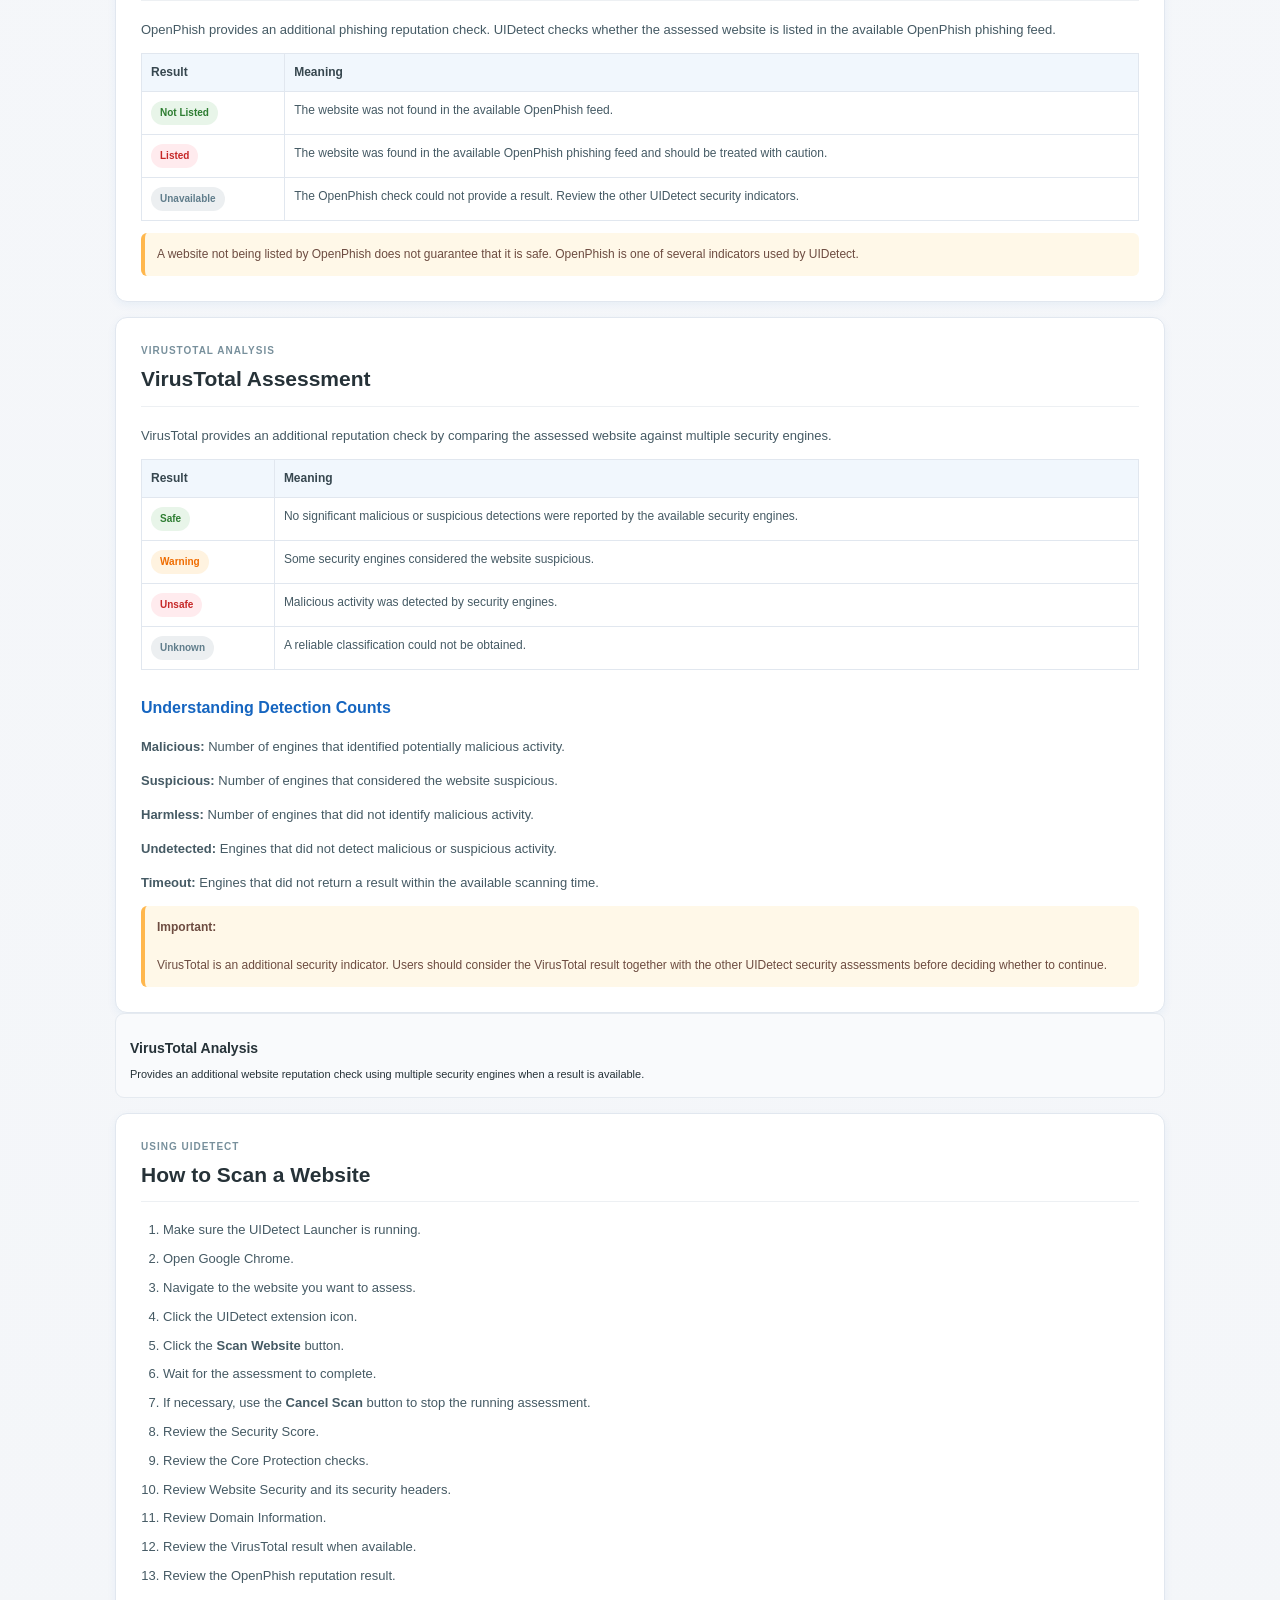
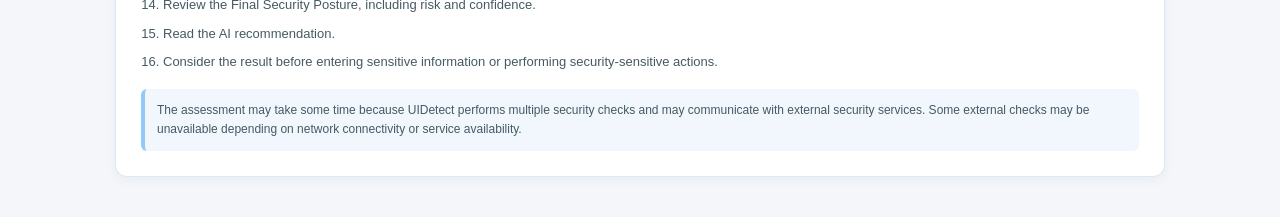
==== commit c70ae27f: "Update index.html" ====
--- a/docs/index.html
+++ b/docs/index.html
@@ -5,29 +5,74 @@
 <meta name="viewport" content="width=device-width, initial-scale=1.0">
 <title>UIDetect Extension User Manual | Website Security Assessment</title>
 <meta name="description" content="Official UIDetect Extension User Manual. Learn how to install UIDetect, scan websites, understand security assessments, and use UIDetect security features.">
+
 <style>
 body{margin:0;padding:0;background:linear-gradient(180deg,#EEF4FB 0%,#F7F9FC 45%,#F4F6F9 100%);font-family:Arial,Helvetica,sans-serif;color:#263238;line-height:1.6}
 .container{width:90%;max-width:1050px;margin:0 auto;padding:35px 0 50px}
 .header,.navigation,.section{background:#fff;border:1px solid #E1E7EF;border-radius:12px;box-shadow:0 3px 10px rgba(21,101,192,.06)}
 .header{border-radius:14px;padding:35px 30px;text-align:center;box-shadow:0 4px 14px rgba(21,101,192,.08)}
-.logo{width:76px;height:76px;margin-bottom:10px}.header h1{margin:0 0 6px;color:#1565C0;font-size:32px}.header p{margin:0;color:#607D8B;font-size:14px}
+.logo{width:76px;height:76px;margin-bottom:10px}
+.header h1{margin:0 0 6px;color:#1565C0;font-size:32px}
+.header p{margin:0;color:#607D8B;font-size:14px}
 .version{display:inline-block;margin-top:12px;padding:4px 10px;border-radius:20px;background:#E3F2FD;color:#1565C0;font-size:11px;font-weight:bold}
-.navigation{padding:18px 20px;margin-top:15px}.navigation h2{margin:0 0 10px;font-size:17px}.navigation a{display:inline-block;margin:4px 5px 4px 0;padding:6px 10px;border-radius:6px;background:#F1F7FD;color:#1565C0;text-decoration:none;font-size:11px;font-weight:bold}.navigation a:hover{background:#E3F2FD}
-.section{padding:25px;margin-top:15px}.section-heading{margin-bottom:18px;padding-bottom:10px;border-bottom:1px solid #EDF0F3}.section-label{display:block;color:#78909C;font-size:10px;font-weight:bold;letter-spacing:1px}.section-heading h2{margin:3px 0 0;color:#263238;font-size:21px}
-.section h3{color:#1565C0;font-size:16px;margin-top:25px}.section p{color:#455A64;font-size:13px;line-height:21px}
-.quick-start,.feature-grid{display:grid;grid-template-columns:repeat(auto-fit,minmax(210px,1fr));gap:12px;margin-top:15px}.feature-grid{grid-template-columns:repeat(auto-fit,minmax(220px,1fr));gap:10px}
-.quick-step,.feature{padding:14px;border:1px solid #E5EAF0;border-radius:9px;background:#F9FAFC}.quick-number{display:inline-flex;align-items:center;justify-content:center;width:27px;height:27px;border-radius:50%;background:#1565C0;color:#fff;font-size:12px;font-weight:bold}.quick-step h3,.feature h3{margin:9px 0 5px;color:#263238;font-size:14px}.quick-step p,.feature p{margin:0;font-size:11px;line-height:18px}
-.step-box{margin-top:15px;padding:15px;border:1px solid #DDE7F0;border-radius:9px;background:#F7FAFC}.step-box strong{color:#263238;font-size:13px}.step-box p{margin:5px 0}
-.numbered{padding-left:22px}.numbered li{margin-bottom:8px;color:#455A64;font-size:13px}
+
+.navigation{padding:18px 20px;margin-top:15px}
+.navigation h2{margin:0 0 10px;font-size:17px}
+.navigation a{display:inline-block;margin:4px 5px 4px 0;padding:6px 10px;border-radius:6px;background:#F1F7FD;color:#1565C0;text-decoration:none;font-size:11px;font-weight:bold}
+.navigation a:hover{background:#E3F2FD}
+
+.section{padding:25px;margin-top:15px}
+.section-heading{margin-bottom:18px;padding-bottom:10px;border-bottom:1px solid #EDF0F3}
+.section-label{display:block;color:#78909C;font-size:10px;font-weight:bold;letter-spacing:1px}
+.section-heading h2{margin:3px 0 0;color:#263238;font-size:21px}
+.section h3{color:#1565C0;font-size:16px;margin-top:25px}
+.section p{color:#455A64;font-size:13px;line-height:21px}
+
+.quick-start,.feature-grid{display:grid;grid-template-columns:repeat(auto-fit,minmax(210px,1fr));gap:12px;margin-top:15px}
+.feature-grid{grid-template-columns:repeat(auto-fit,minmax(220px,1fr));gap:10px}
+.quick-step,.feature{padding:14px;border:1px solid #E5EAF0;border-radius:9px;background:#F9FAFC}
+.quick-number{display:inline-flex;align-items:center;justify-content:center;width:27px;height:27px;border-radius:50%;background:#1565C0;color:#fff;font-size:12px;font-weight:bold}
+.quick-step h3,.feature h3{margin:9px 0 5px;color:#263238;font-size:14px}
+.quick-step p,.feature p{margin:0;font-size:11px;line-height:18px}
+
+.step-box{margin-top:15px;padding:15px;border:1px solid #DDE7F0;border-radius:9px;background:#F7FAFC}
+.step-box strong{color:#263238;font-size:13px}
+.step-box p{margin:5px 0}
+
+.numbered{padding-left:22px}
+.numbered li{margin-bottom:8px;color:#455A64;font-size:13px}
+
 .code-box{margin-top:10px;padding:12px;border-radius:7px;background:#263238;color:#fff;font-family:Consolas,"Courier New",monospace;font-size:12px;overflow-x:auto;white-space:pre-wrap}
-.info-box,.warning-box,.danger-box{margin-top:12px;padding:12px;border-radius:6px;font-size:12px;line-height:19px}.info-box{border-left:4px solid #90CAF9;background:#F1F7FD;color:#455A64}.warning-box{border-left:4px solid #FFB74D;background:#FFF8E8;color:#6D4C41}.danger-box{border-left:4px solid #EF5350;background:#FFF5F5;color:#6D3434}
-.status{display:inline-flex;align-items:center;justify-content:center;padding:4px 9px;border-radius:15px;font-size:10px;font-weight:bold}.safe{background:#E8F5E9;color:#2E7D32}.warning{background:#FFF3E0;color:#EF6C00}.danger{background:#FFEBEE;color:#C62828}.unknown{background:#ECEFF1;color:#607D8B}
-table{width:100%;border-collapse:collapse;margin-top:12px;font-size:12px}th{padding:9px;text-align:left;background:#F1F7FD;color:#37474F;border:1px solid #E1E7EF}td{padding:9px;color:#455A64;border:1px solid #E1E7EF;vertical-align:top}
-.button{display:inline-block;margin-top:10px;padding:9px 15px;border-radius:7px;background:linear-gradient(135deg,#1976D2,#1565C0);color:#fff;text-decoration:none;font-size:12px;font-weight:bold}.button:hover{background:linear-gradient(135deg,#1565C0,#0D47A1)}
+
+.info-box,.warning-box,.danger-box{margin-top:12px;padding:12px;border-radius:6px;font-size:12px;line-height:19px}
+.info-box{border-left:4px solid #90CAF9;background:#F1F7FD;color:#455A64}
+.warning-box{border-left:4px solid #FFB74D;background:#FFF8E8;color:#6D4C41}
+.danger-box{border-left:4px solid #EF5350;background:#FFF5F5;color:#6D3434}
+
+.status{display:inline-flex;align-items:center;justify-content:center;padding:4px 9px;border-radius:15px;font-size:10px;font-weight:bold}
+.safe{background:#E8F5E9;color:#2E7D32}
+.warning{background:#FFF3E0;color:#EF6C00}
+.danger{background:#FFEBEE;color:#C62828}
+.unknown{background:#ECEFF1;color:#607D8B}
+
+table{width:100%;border-collapse:collapse;margin-top:12px;font-size:12px}
+th{padding:9px;text-align:left;background:#F1F7FD;color:#37474F;border:1px solid #E1E7EF}
+td{padding:9px;color:#455A64;border:1px solid #E1E7EF;vertical-align:top}
+
+.button{display:inline-block;margin-top:10px;padding:9px 15px;border-radius:7px;background:linear-gradient(135deg,#1976D2,#1565C0);color:#fff;text-decoration:none;font-size:12px;font-weight:bold}
+.button:hover{background:linear-gradient(135deg,#1565C0,#0D47A1)}
+
 footer{margin-top:20px;padding:20px;text-align:center;color:#90A4AE;font-size:10px}
-@media(max-width:650px){.container{width:94%;padding-top:15px}.section{padding:18px}.header h1{font-size:26px}table{display:block;overflow-x:auto}}
+
+@media(max-width:650px){
+.container{width:94%;padding-top:15px}
+.section{padding:18px}
+.header h1{font-size:26px}
+table{display:block;overflow-x:auto}
+}
 </style>
 </head>
+
 <body>
 <div class="container">
 
@@ -66,230 +111,500 @@
 <a href="#security-notice">Security Notice</a>
 </div>
 
+
+<!-- START HERE -->
+
 <div class="section">
-<div class="section-heading"><span class="section-label">HOW TO USE THIS MANUAL</span><h2>Start Here</h2></div>
-<p>For first-time users, follow the sections in order: <strong>Start Here → Quick Start → Requirements → UIDetect Setup → Using UIDetect → Understanding Results → Troubleshooting</strong>.</p>
-<div class="info-box">The manual is organized around the user journey: install UIDetect, prepare its local components, load the Chrome extension, perform an assessment, understand the result, and troubleshoot common problems.</div>
-</div>
+<div class="section-heading">
+<span class="section-label">HOW TO USE THIS MANUAL</span>
+<h2>Start Here</h2>
+</div>
+
+<p>
+For first-time users, follow the sections in order:
+<strong>Start Here → Quick Start → Requirements → UIDetect Setup → Using UIDetect → Understanding Results → Troubleshooting</strong>.
+</p>
+
+<div class="info-box">
+The manual follows the normal UIDetect user journey:
+install UIDetect, allow the installer to prepare the required components, start UIDetect, load the Chrome extension, perform an assessment, understand the results, and troubleshoot common problems.
+</div>
+</div>
+
+
+<!-- INTRODUCTION -->
 
 <div class="section">
-<div class="section-heading"><span class="section-label">INTRODUCTION</span><h2>What is UIDetect?</h2></div>
-<p>UIDetect is a Chrome browser extension designed to help users understand the security condition of a website before interacting with it.</p>
-<p>UIDetect combines multiple security checks and presents the results in a simple dashboard so that users without cybersecurity knowledge can understand potential website risks.</p>
-<div class="info-box">UIDetect is a security assessment tool. A positive result does not guarantee that a website is completely safe.</div>
-</div>
+<div class="section-heading">
+<span class="section-label">INTRODUCTION</span>
+<h2>What is UIDetect?</h2>
+</div>
+
+<p>
+UIDetect is a Chrome browser extension designed to help users understand the security condition of a website before interacting with it.
+</p>
+
+<p>
+UIDetect combines multiple security checks and presents the results in a simple dashboard so that users without cybersecurity knowledge can understand potential website risks.
+</p>
+
+<div class="info-box">
+UIDetect is a security assessment tool. A positive result does not guarantee that a website is completely safe.
+</div>
+</div>
+
+
+<!-- STARTUP -->
 
 <div class="section" id="startup">
-<div class="section-heading"><span class="section-label">STARTUP</span><h2>Start Using UIDetect</h2></div>
-<p>The recommended way to start UIDetect is to run the installer:</p>
-<div class="code-box">installer\UIDetect_Setup.exe</div>
-<p>The installer handles the required UIDetect setup and starts the required components.</p>
-<div class="info-box">The installer runs <code>Install_UIDetect.bat</code> for the required setup process and <code>Start_UIDetect.bat</code> to start UIDetect.</div>
-<div class="warning-box"><strong>Normal User Workflow:</strong><br><br>Run <code>UIDetect_Setup.exe</code>.<br><br>Do not manually run <code>Install_UIDetect.bat</code> or <code>Start_UIDetect.bat</code> unless manual troubleshooting or recovery is required.</div>
-</div>
+<div class="section-heading">
+<span class="section-label">STARTUP</span>
+<h2>Start Using UIDetect</h2>
+</div>
+
+<p>
+The recommended way to install and start UIDetect is to run:
+</p>
+
+<div class="code-box">UIDetect_Setup.exe</div>
+
+<p>
+The installer installs the UIDetect application and automatically prepares the required software components.
+</p>
+
+<div class="info-box">
+<strong>Automatic Setup:</strong><br><br>
+The installer checks for the required Python version, Ollama and the UIDetect AI model.
+If a required component is missing, the installer downloads and installs it automatically.
+</div>
+
+<div class="step-box">
+<strong>Normal User Workflow</strong>
+
+<ol class="numbered">
+<li>Run <strong>UIDetect_Setup.exe</strong>.</li>
+<li>Follow the installation progress shown by the installer.</li>
+<li>Wait until the installation is completed successfully.</li>
+<li>Launch UIDetect when the installation is complete.</li>
+<li>Use the UIDetect Launcher to continue with the Chrome extension setup.</li>
+</ol>
+</div>
+
+<div class="warning-box">
+<strong>Internet Connection Required:</strong><br><br>
+An Internet connection is required during installation if Python, Ollama, the AI model or other required components need to be downloaded.
+</div>
+
+<div class="warning-box">
+<strong>Important:</strong><br><br>
+Do not manually run <code>Install_UIDetect.bat</code> or <code>Start_UIDetect.bat</code> during normal installation.
+These files are used by the UIDetect installation and startup process.
+</div>
+</div>
+
+
+<!-- QUICK START -->
 
 <div class="section" id="quick-start">
-<div class="section-heading"><span class="section-label">QUICK START</span><h2>Get UIDetect Running</h2></div>
-<p>Start by running the UIDetect installer. The installer handles the required UIDetect setup and startup process.</p>
+<div class="section-heading">
+<span class="section-label">QUICK START</span>
+<h2>Get UIDetect Running</h2>
+</div>
+
+<p>
+Run the UIDetect installer and wait for the installation process to complete.
+</p>
+
 <div class="quick-start">
-<div class="quick-step"><span class="quick-number">1</span><h3>Run UIDetect Installer</h3><p>Run the provided installer to install and start the required UIDetect components.</p></div>
-<div class="quick-step"><span class="quick-number">2</span><h3>Check Python</h3><p>UIDetect requires Python 3.13.14 for its local backend. The installer checks whether Python is available.</p></div>
-<div class="quick-step"><span class="quick-number">3</span><h3>Check Ollama</h3><p>Ollama provides the local AI service used by UIDetect. The installer checks whether Ollama is available.</p></div>
-<div class="quick-step"><span class="quick-number">4</span><h3>Load Extension</h3><p>Load UIDetect into Chrome using Developer Mode.</p></div>
-<div class="quick-step"><span class="quick-number">5</span><h3>Scan Website</h3><p>Open a website and use UIDetect to perform a security assessment.</p></div>
-</div>
-<div class="info-box"><strong>UIDetect AI Model:</strong><br>UIDetect uses the local <code>qwen2.5:3b</code> model through Ollama for AI-powered security recommendations.</div>
-</div>
+
+<div class="quick-step">
+<span class="quick-number">1</span>
+<h3>Run Installer</h3>
+<p>Run <strong>UIDetect_Setup.exe</strong> to begin the installation.</p>
+</div>
+
+<div class="quick-step">
+<span class="quick-number">2</span>
+<h3>Install Components</h3>
+<p>The installer checks and installs the required Python version and Ollama when necessary.</p>
+</div>
+
+<div class="quick-step">
+<span class="quick-number">3</span>
+<h3>Install AI Model</h3>
+<p>The installer checks for <code>qwen2.5:3b</code> and downloads it automatically if it is missing.</p>
+</div>
+
+<div class="quick-step">
+<span class="quick-number">4</span>
+<h3>Start UIDetect</h3>
+<p>Launch UIDetect and keep the UIDetect Launcher running while using the extension.</p>
+</div>
+
+<div class="quick-step">
+<span class="quick-number">5</span>
+<h3>Load Extension</h3>
+<p>Use <strong>Open Chrome</strong> in the launcher and load UIDetect using Developer Mode.</p>
+</div>
+
+<div class="quick-step">
+<span class="quick-number">6</span>
+<h3>Scan Website</h3>
+<p>Open a website and use UIDetect to perform a security assessment.</p>
+</div>
+
+</div>
+
+<div class="info-box">
+<strong>UIDetect AI Model:</strong><br>
+UIDetect uses the local <code>qwen2.5:3b</code> model through Ollama for AI-powered security recommendations.
+</div>
+
+<div class="info-box">
+<strong>Installation Progress:</strong><br>
+The installer displays the current installation stage and progress.
+Downloading Python, Ollama or the AI model may take some time depending on the Internet connection and computer performance.
+</div>
+</div>
+
+
+<!-- REQUIREMENTS -->
 
 <div class="section" id="requirements">
-<div class="section-heading"><span class="section-label">REQUIREMENTS</span><h2>System Requirements</h2></div>
-<p>Make sure the following software is available before using UIDetect.</p>
-<table><tr><th>Requirement</th><th>Purpose</th></tr>
-<tr><td>Windows Computer</td><td>Used to run the UIDetect backend and browser extension.</td></tr>
-<tr><td>Google Chrome</td><td>UIDetect operates as a Chrome browser extension.</td></tr>
-<tr><td>Python 3.13.14</td><td>Runs the UIDetect backend and security assessment modules.</td></tr>
-<tr><td>Ollama</td><td>Provides the local AI service used for AI-powered recommendations.</td></tr>
-<tr><td>qwen2.5:3b</td><td>Local AI model used by UIDetect through Ollama.</td></tr>
-<tr><td>Internet Connection</td><td>Required for website analysis and external security services.</td></tr>
+<div class="section-heading">
+<span class="section-label">REQUIREMENTS</span>
+<h2>System Requirements</h2>
+</div>
+
+<p>
+The UIDetect installer automatically checks and prepares the required software components.
+</p>
+
+<table>
+<tr>
+<th>Requirement</th>
+<th>Purpose</th>
+<th>Installation</th>
+</tr>
+
+<tr>
+<td>Windows Computer</td>
+<td>Used to run the UIDetect application, backend and browser extension.</td>
+<td>Required</td>
+</tr>
+
+<tr>
+<td>Google Chrome</td>
+<td>Used to run the UIDetect browser extension.</td>
+<td>User provides</td>
+</tr>
+
+<tr>
+<td>Python 3.13.14</td>
+<td>Runs the UIDetect backend and security assessment modules.</td>
+<td>Automatically checked and installed when required</td>
+</tr>
+
+<tr>
+<td>Ollama</td>
+<td>Provides the local AI service used for AI-powered recommendations.</td>
+<td>Automatically checked and installed when required</td>
+</tr>
+
+<tr>
+<td>qwen2.5:3b</td>
+<td>Local AI model used by UIDetect through Ollama.</td>
+<td>Automatically checked and downloaded when required</td>
+</tr>
+
+<tr>
+<td>Internet Connection</td>
+<td>Required for website analysis, external security services and downloading missing components.</td>
+<td>User provides</td>
+</tr>
 </table>
-</div>
+
+<div class="info-box">
+If Python 3.13.14, Ollama or <code>qwen2.5:3b</code> is already available, the installer checks the existing component before installing or downloading it.
+</div>
+</div>
+
+
+<!-- SETUP -->
 
 <div class="section" id="setup">
-<div class="section-heading"><span class="section-label">SETUP</span><h2>UIDetect Setup</h2></div>
-<p>Complete the following setup steps before using UIDetect. The normal installation starts with the UIDetect installer, followed by verification of Python, Ollama, the local backend and the Chrome extension.</p>
-<div class="info-box">For normal use, start with <strong>UIDetect_Setup.exe</strong>. Manual setup steps are provided for verification and troubleshooting.</div>
-</div>
+<div class="section-heading">
+<span class="section-label">SETUP</span>
+<h2>UIDetect Setup</h2>
+</div>
+
+<p>
+The normal UIDetect installation is performed through <strong>UIDetect_Setup.exe</strong>.
+</p>
+
+<div class="step-box">
+<strong>Step 1 — Run the Installer</strong>
+<p>
+Run <strong>UIDetect_Setup.exe</strong> and follow the installation wizard.
+</p>
+</div>
+
+<div class="step-box">
+<strong>Step 2 — Allow Automatic Component Setup</strong>
+<p>
+The installer checks the required Python version, Ollama, the AI model and UIDetect Python dependencies.
+Missing components are downloaded and installed automatically.
+</p>
+</div>
+
+<div class="step-box">
+<strong>Step 3 — Wait for Installation</strong>
+<p>
+The installer displays the current installation progress.
+Do not close the installer while the installation is running.
+</p>
+</div>
+
+<div class="step-box">
+<strong>Step 4 — Start UIDetect</strong>
+<p>
+After installation is complete, launch UIDetect.
+The UIDetect Launcher starts the local backend automatically.
+</p>
+</div>
+
+<div class="step-box">
+<strong>Step 5 — Load the Chrome Extension</strong>
+<p>
+Use the <strong>Open Chrome</strong> button in the UIDetect Launcher and follow the Chrome extension setup instructions.
+</p>
+</div>
+
+<div class="info-box">
+Manual installation of Python, Ollama and the Qwen model is not required during normal UIDetect setup.
+</div>
+</div>
+
+
+<!-- PYTHON -->
 
 <div class="section" id="python">
-<div class="section-heading"><span class="section-label">STEP 1</span><h2>Python 3.13.14</h2></div>
-<p>UIDetect uses <strong>Python 3.13.14</strong> to run its local backend. The backend performs the security assessment and communicates with the Chrome extension.</p>
-<div class="step-box"><strong>Step 1 — Check Python Installation</strong><p>The UIDetect installer handles the required setup process. After installation, open Command Prompt and run:</p><div class="code-box">python --version</div><p>Confirm that Python is available and that the installed version is suitable for the current UIDetect project.</p></div>
-<div class="step-box"><strong>Step 2 — Install Python if Required</strong><p>If Python is not available on the computer, download Python 3.13.14 from the official Python website.</p><a href="https://www.python.org/ftp/python/3.13.14/python-3.13.14-amd64.exe" target="_blank" rel="noopener noreferrer" class="button">Download Python 3.13.14</a></div>
-<div class="step-box"><strong>Step 3 — Install Python</strong><ol class="numbered"><li>Run the Python installer.</li><li>Enable <strong>"Add Python to PATH"</strong> if the option is shown.</li><li>Continue with the installation.</li><li>Complete the installation.</li></ol></div>
-</div>
+<div class="section-heading">
+<span class="section-label">STEP 1</span>
+<h2>Python 3.13.14</h2>
+</div>
+
+<p>
+UIDetect uses <strong>Python 3.13.14</strong> to run its local backend and security assessment modules.
+</p>
+
+<div class="info-box">
+<strong>Automatic Installation:</strong><br><br>
+The UIDetect installer checks specifically for Python 3.13.14.
+If the required version is not available, the installer automatically downloads and installs it.
+</div>
+
+<div class="step-box">
+<strong>What the Installer Does</strong>
+
+<ol class="numbered">
+<li>Checks whether Python 3.13.14 is available.</li>
+<li>Uses the existing Python 3.13.14 installation if it is available.</li>
+<li>If Python 3.13.14 is missing, downloads the required installer.</li>
+<li>Installs Python 3.13.14.</li>
+<li>Verifies that the required Python environment is working.</li>
+</ol>
+</div>
+
+<div class="warning-box">
+<strong>Existing Python Versions:</strong><br><br>
+A different Python version, such as Python 3.14.x, does not replace the required Python 3.13.14.
+UIDetect requires Python 3.13.14 for the current project environment.
+</div>
+
+<div class="info-box">
+<strong>Advanced Verification:</strong><br><br>
+For troubleshooting, Python information can be checked using:
+<div class="code-box">python --version</div>
+</div>
+</div>
+
+
+<!-- OLLAMA -->
 
 <div class="section" id="ollama">
-<div class="section-heading"><span class="section-label">STEP 2</span><h2>Ollama</h2></div>
-<p>Ollama provides the local AI environment used by UIDetect for AI-powered security recommendations. If Ollama is already installed, users do not need to install it again. If it is not available, install Ollama manually before continuing.</p>
-<div class="step-box"><strong>Step 1 — Download Ollama</strong><p>Download Ollama from the official website.</p><a href="https://ollama.com/" target="_blank" rel="noopener noreferrer" class="button">Download Ollama</a></div>
-<div class="step-box"><strong>Step 2 — Install Ollama</strong><ol class="numbered"><li>Open the downloaded installer.</li><li>Follow the installation instructions.</li><li>Complete the installation.</li></ol></div>
-<div class="step-box"><strong>Step 3 — Install the UIDetect AI Model</strong><p>Open Command Prompt or PowerShell and run:</p><div class="code-box">ollama pull qwen2.5:3b</div></div>
-<div class="step-box"><strong>Step 4 — Verify the Model</strong><p>Run:</p><div class="code-box">ollama list</div><p>Confirm that <strong>qwen2.5:3b</strong> appears in the model list.</p></div>
-<div class="info-box">Ollama must be available when UIDetect performs AI-powered analysis.</div>
-</div>
+<div class="section-heading">
+<span class="section-label">STEP 2</span>
+<h2>Ollama and AI Model</h2>
+</div>
+
+<p>
+Ollama provides the local AI service used by UIDetect for AI-powered security recommendations.
+UIDetect uses the <code>qwen2.5:3b</code> model through Ollama.
+</p>
+
+<div class="info-box">
+<strong>Automatic Installation:</strong><br><br>
+The UIDetect installer checks whether Ollama is available.
+If Ollama is missing, the installer automatically downloads and installs it.
+</div>
+
+<div class="step-box">
+<strong>What the Installer Does</strong>
+
+<ol class="numbered">
+<li>Checks whether Ollama is installed.</li>
+<li>Uses the existing Ollama installation if it is available.</li>
+<li>If Ollama is missing, downloads and installs Ollama.</li>
+<li>Checks that the Ollama service is available.</li>
+<li>Checks whether <code>qwen2.5:3b</code> is installed.</li>
+<li>If the model is missing, downloads <code>qwen2.5:3b</code> automatically.</li>
+<li>Tests communication with the AI model.</li>
+</ol>
+</div>
+
+<div class="warning-box">
+<strong>Important:</strong><br><br>
+Downloading the <code>qwen2.5:3b</code> model may take some time.
+Do not close the installer while the AI model is being downloaded or verified.
+</div>
+
+<div class="info-box">
+<strong>Existing Ollama and AI Models:</strong><br><br>
+If Ollama is already installed, the installer uses the available Ollama installation.
+Other AI models installed in Ollama are not used by UIDetect.
+UIDetect specifically requires <code>qwen2.5:3b</code>.
+</div>
+
+<div class="info-box">
+<strong>Advanced Verification:</strong><br><br>
+For troubleshooting, installed Ollama models can be checked using:
+<div class="code-box">ollama list</div>
+
+The UIDetect AI model should appear as:
+<div class="code-box">qwen2.5:3b</div>
+</div>
+
+</div>
+
+
+<!-- BACKEND -->
 
 <div class="section" id="backend">
-<div class="section-heading"><span class="section-label">STEP 3</span><h2>Start the UIDetect Backend</h2></div>
-<p>The UIDetect backend is the local server that receives requests from the Chrome extension and performs the website security assessment.</p>
-<div class="step-box"><strong>Step 1 — Keep UIDetect Running</strong><p>A Command Prompt window may appear while the UIDetect backend is running.</p><p>Keep the UIDetect backend running while using the Chrome extension.</p><div class="warning-box"><strong>Important:</strong> Do not close the UIDetect backend process while performing website security scans.</div></div>
-<div class="step-box"><strong>Step 2 — Continue to Chrome</strong><p>Once UIDetect has been started, open Google Chrome and continue with the Chrome Extension setup.</p></div>
-</div>
+<div class="section-heading">
+<span class="section-label">STEP 3</span>
+<h2>Start the UIDetect Backend</h2>
+</div>
+
+<p>
+The UIDetect backend is the local server that receives requests from the Chrome extension and performs the website security assessment.
+</p>
+
+<div class="step-box">
+<strong>Step 1 — Launch UIDetect</strong>
+
+<p>
+After the installation is complete, launch UIDetect.
+The UIDetect Launcher starts the local backend automatically.
+</p>
+</div>
+
+<div class="step-box">
+<strong>Step 2 — Check System Status</strong>
+
+<p>
+The UIDetect Launcher displays the status of the backend, Ollama and the AI model.
+</p>
+
+<div class="info-box">
+UIDetect is ready when the required components show a ready or available status.
+</div>
+</div>
+
+<div class="step-box">
+<strong>Step 3 — Keep the Launcher Running</strong>
+
+<p>
+Keep the <strong>UIDetect Launcher</strong> running while using the Chrome extension.
+</p>
+
+<div class="warning-box">
+<strong>Important:</strong><br><br>
+Closing the UIDetect Launcher stops the UIDetect backend.
+The extension may not be able to perform security scans if the backend is not running.
+</div>
+</div>
+
+<div class="step-box">
+<strong>Step 4 — Continue to Chrome</strong>
+
+<p>
+Click <strong>Open Chrome</strong> in the UIDetect Launcher and continue with the Chrome Extension setup.
+</p>
+</div>
+
+</div>
+
+
+<!-- EXTENSION -->
 
 <div class="section" id="extension">
-<div class="section-heading"><span class="section-label">STEP 4</span><h2>Load UIDetect into Chrome</h2></div>
-<p>UIDetect is loaded into Chrome as an unpacked extension during development and testing.</p>
-<ol class="numbered"><li>Open Google Chrome.</li><li>Enter <strong>chrome://extensions/</strong> in the address bar.</li><li>Enable <strong>Developer mode</strong>.</li><li>Click <strong>Load unpacked</strong>.</li><li>Select the UIDetect extension folder.</li><li>Confirm that UIDetect appears in the Chrome extension list.</li><li>Pin UIDetect to the Chrome toolbar for easier access.</li></ol>
-<div class="info-box">If Chrome displays an extension error, check that the selected folder contains the UIDetect manifest.json file.</div>
-</div>
-
-<div class="section" id="dashboard">
-<div class="section-heading"><span class="section-label">UIDETECT DASHBOARD</span><h2>Understanding the Dashboard</h2></div>
-<p>The UIDetect dashboard presents the results of the website security assessment in several sections.</p>
-<div class="feature-grid">
-<div class="feature"><h3>Current Website</h3><p>Shows the website currently being analyzed and its URL.</p></div>
-<div class="feature"><h3>Security Score</h3><p>Provides an overall indication of the website's security condition.</p></div>
-<div class="feature"><h3>Core Protection</h3><p>Checks HTTPS, SSL Certificate, TLS and Google Safe Browsing.</p></div>
-<div class="feature"><h3>Website Security</h3><p>Checks important browser and server security protections.</p></div>
-<div class="feature"><h3>Domain Information</h3><p>Provides WHOIS status, domain age and registrar information.</p></div>
-<div class="feature"><h3>VirusTotal Analysis</h3><p>Uses VirusTotal results as an additional website reputation indicator.</p></div>
-<div class="feature"><h3>OpenPhish Assessment</h3><p>Provides an additional phishing reputation indicator.</p></div>
-<div class="feature"><h3>AI Recommendation</h3><p>Converts technical security results into an easier-to-understand recommendation.</p></div>
-<div class="feature"><h3>Context Assessment</h3><p>Assesses security-sensitive actions such as login, upload and payment.</p></div>
-</div>
-</div>
-
-<div class="section" id="results">
-<div class="section-heading"><span class="section-label">UNDERSTANDING RESULTS</span><h2>Security Score</h2></div>
-<p>UIDetect combines multiple security indicators to produce an overall security score.</p>
-<table><tr><th>Security Level</th><th>Score</th><th>Meaning</th></tr>
-<tr><td><span class="status safe">Excellent</span></td><td>90–100</td><td>Strong security indicators were detected.</td></tr>
-<tr><td><span class="status safe">Good</span></td><td>70–89</td><td>The website generally shows good security protection.</td></tr>
-<tr><td><span class="status warning">Moderate</span></td><td>50–69</td><td>Some security weaknesses were detected.</td></tr>
-<tr><td><span class="status danger">Poor</span></td><td>0–49</td><td>Significant security weaknesses may exist.</td></tr>
-</table>
-<div class="warning-box">A high security score does not guarantee that a website is completely safe. Users should consider the other security indicators before providing sensitive information.</div>
-</div>
-
-<div class="section" id="security-posture">
-<div class="section-heading"><span class="section-label">SECURITY POSTURE</span><h2>Final Security Posture</h2></div>
-<p>UIDetect combines the available security checks to determine a final security posture for the assessed website. This provides a summary of the detected security condition and helps the AI recommendation remain consistent with the assessment results.</p>
-<table><tr><th>Field</th><th>Meaning</th></tr>
-<tr><td>Overall Status</td><td>The overall security condition determined from the available assessment results.</td></tr>
-<tr><td>Risk</td><td>The overall level of risk identified from the confirmed findings.</td></tr>
-<tr><td>Highest Severity</td><td>The most serious confirmed security finding in the assessment.</td></tr>
-<tr><td>Confidence</td><td>Indicates how complete the assessment is based on the availability of the security checks.</td></tr>
-<tr><td>Primary Finding</td><td>The main confirmed security finding used to guide the user-facing warning and recommendation.</td></tr>
-</table>
-<div class="info-box">The final security posture is based on the available assessment evidence. An unavailable external security service does not automatically mean that a website is unsafe.</div>
-</div>
-
-<div class="section" id="core-protection">
-<div class="section-heading"><span class="section-label">CORE PROTECTION</span><h2>Core Security Checks</h2></div>
-<h3>HTTPS</h3><p>HTTPS is the secure version of HTTP. It helps protect information sent between your browser and the website by encrypting the connection.</p>
-<h3>Google Safe Browsing</h3><p>Google Safe Browsing checks whether a website is known to be associated with phishing, malware, or other harmful activities.</p>
-<h3>SSL Certificate</h3><p>An SSL certificate helps confirm the identity of a website and enables an encrypted connection between the browser and website.</p>
-<h3>TLS Version</h3><p>TLS is the technology that protects information while it travels between your browser and the website. Newer versions generally provide stronger protection.</p>
-</div>
-
-<div class="section" id="website-security">
-<div class="section-heading"><span class="section-label">WEBSITE SECURITY</span><h2>Security Headers</h2></div>
-<p>Security headers are instructions sent by a website's server to tell the browser how certain security features should behave.</p>
-<table><tr><th>Header</th><th>Simple Explanation</th></tr>
-<tr><td>HSTS</td><td>Helps ensure that the browser uses secure HTTPS connections.</td></tr>
-<tr><td>Content Security Policy</td><td>Helps prevent unauthorized or malicious scripts from running.</td></tr>
-<tr><td>X-Frame-Options</td><td>Helps protect against clickjacking by controlling how the website can appear inside another page.</td></tr>
-<tr><td>X-Content-Type-Options</td><td>Helps prevent the browser from incorrectly interpreting file types.</td></tr>
-<tr><td>Referrer Policy</td><td>Controls how much browsing information is shared with another website.</td></tr>
-</table>
-</div>
-
-<div class="section" id="domain-information">
-<div class="section-heading"><span class="section-label">DOMAIN REPUTATION</span><h2>Domain Information</h2></div>
-<h3>WHOIS Status</h3><p>WHOIS information provides details about the registration history of a domain. UIDetect uses this information to estimate how established a domain appears.</p>
-<h3>Domain Age</h3><p>Domain age shows how long a domain has existed. A very new domain may require additional caution, although a new domain is not automatically malicious.</p>
-<h3>Registrar</h3><p>The registrar is the company responsible for registering and managing the domain name.</p>
-<div class="warning-box">Domain age and registrar information should not be used by themselves to determine whether a website is safe.</div>
-</div>
-
-<div class="section" id="virustotal">
-<div class="section-heading"><span class="section-label">VIRUSTOTAL ANALYSIS</span><h2>VirusTotal Assessment</h2></div>
-<p>VirusTotal provides an additional reputation check by comparing the website against multiple security engines.</p>
-<table><tr><th>Result</th><th>Meaning</th></tr>
-<tr><td><span class="status safe">Safe</span></td><td>No significant malicious or suspicious detections were reported.</td></tr>
-<tr><td><span class="status warning">Warning</span></td><td>Some security engines considered the website suspicious.</td></tr>
-<tr><td><span class="status danger">Unsafe</span></td><td>Malicious activity was detected by security engines.</td></tr>
-<tr><td><span class="status unknown">Unknown</span></td><td>A reliable classification could not be obtained.</td></tr>
-</table>
-<h3>Understanding Detection Counts</h3>
-<p><strong>Malicious:</strong> Number of engines that identified potentially malicious activity.</p>
-<p><strong>Suspicious:</strong> Number of engines that considered the website suspicious.</p>
-<p><strong>Harmless:</strong> Number of engines that did not identify malicious activity.</p>
-<p><strong>Undetected:</strong> Engines that did not detect malicious or suspicious activity.</p>
-<p><strong>Timeout:</strong> Engines that did not return a result within the available scanning time.</p>
-</div>
-
-<div class="section" id="openphish">
-<div class="section-heading"><span class="section-label">PHISHING REPUTATION</span><h2>OpenPhish Assessment</h2></div>
-<p>OpenPhish provides an additional phishing reputation check. UIDetect checks whether the assessed website is listed in the available OpenPhish phishing feed.</p>
-<table><tr><th>Result</th><th>Meaning</th></tr>
-<tr><td><span class="status safe">Not Listed</span></td><td>The website was not found in the available OpenPhish feed.</td></tr>
-<tr><td><span class="status danger">Listed</span></td><td>The website was found in the available OpenPhish phishing feed and should be treated with caution.</td></tr>
-<tr><td>Unavailable</td><td>The OpenPhish check could not provide a result. Review the other UIDetect security indicators.</td></tr>
-</table>
-<div class="warning-box">A website not being listed by OpenPhish does not guarantee that it is safe. OpenPhish is one of several indicators used by UIDetect.</div>
-</div>
-
-<div class="section" id="ai-recommendation">
-<div class="section-heading"><span class="section-label">AI ASSISTANCE</span><h2>AI Recommendation</h2></div>
-<p>UIDetect uses AI to help convert technical security assessment results into a recommendation that ordinary users can understand.</p>
-<div class="info-box">For example, UIDetect may recommend that the user avoid entering sensitive information when several security indicators suggest increased risk.</div>
-<div class="warning-box">AI recommendations are intended as security guidance. They should not be treated as an absolute guarantee that a website is safe or unsafe.</div>
-</div>
-
-<div class="section" id="context">
-<div class="section-heading"><span class="section-label">CONTEXT AWARE SECURITY</span><h2>Interaction Assessment</h2></div>
-<p>UIDetect can assess security-sensitive interactions performed on a website.</p>
-<div class="feature-grid">
-<div class="feature"><h3>Login</h3><p>Assesses risk when entering account credentials.</p></div>
-<div class="feature"><h3>Registration</h3><p>Assesses risk when creating a new account.</p></div>
-<div class="feature"><h3>Upload</h3><p>Assesses risk before uploading files or information.</p></div>
-<div class="feature"><h3>Download</h3><p>Helps identify potential risk when downloading content.</p></div>
-<div class="feature"><h3>Payment</h3><p>Assesses risk when performing payment or checkout-related actions.</p></div>
-</div>
-<h3>Risk Levels</h3>
-<table><tr><th>Risk</th><th>Meaning</th></tr>
-<tr><td><span class="status safe">Very Low / Low</span></td><td>The interaction shows relatively low risk based on the assessment.</td></tr>
-<tr><td><span class="status warning">Medium</span></td><td>The user should review the warning before continuing.</td></tr>
-<tr><td><span class="status danger">High / Critical</span></td><td>The interaction may present a significant security concern.</td></tr>
-</table>
-<div class="danger-box">When UIDetect presents a high or critical warning, carefully consider whether you should continue with the interaction.</div>
-</div>
-
-<div class="section" id="right-click">
-<div class="section-heading"><span class="section-label">PRE-VISIT ASSESSMENT</span><h2>Right-Click Website Scan</h2></div>
-<p>The right-click scan allows users to assess a website link before opening it.</p>
-<ol class="numbered"><li>Find a website link.</li><li>Right-click the link.</li><li>Select the UIDetect scan option.</li><li>UIDetect performs the website assessment.</li><li>Review the security result.</li><li>Decide whether you want to continue to the website.</li></ol>
-<div class="info-box">This feature is useful when a user receives an unfamiliar link and wants to assess it before visiting the website.</div>
-</div>
+<div class="section-heading">
+<span class="section-label">STEP 4</span>
+<h2>Load UIDetect into Chrome</h2>
+</div>
+
+<p>
+UIDetect is loaded into Chrome as an unpacked extension during development and testing.
+</p>
+
+<div class="step-box">
+<strong>Load the Extension</strong>
+
+<ol class="numbered">
+<li>Start UIDetect.</li>
+<li>Click <strong>Open Chrome</strong> in the UIDetect Launcher.</li>
+<li>If necessary, open <strong>chrome://extensions/</strong> manually.</li>
+<li>Enable <strong>Developer mode</strong>.</li>
+<li>Click <strong>Load unpacked</strong>.</li>
+<li>Select the main UIDetect installation folder.</li>
+<li>Confirm that the selected folder contains <code>manifest.json</code>.</li>
+<li>Click <strong>Select Folder</strong>.</li>
+<li>Confirm that UIDetect appears in the Chrome extension list.</li>
+<li>Pin UIDetect to the Chrome toolbar if desired.</li>
+</ol>
+</div>
+
+<div class="warning-box">
+<strong>Important:</strong><br><br>
+Select the main UIDetect installation folder.
+Do not select one of its subfolders.
+The selected folder must contain the UIDetect <code>manifest.json</code> file.
+</div>
+
+<div class="info-box">
+UIDetect is currently loaded as an unpacked extension for development and testing.
+It is not installed through the Chrome Web Store.
+</div>
+</div>
+
+
+<!-- USING UIDETECT -->
 
 <div class="section" id="using-uidetect">
-<div class="section-heading"><span class="section-label">USING UIDETECT</span><h2>How to Scan a Website</h2></div>
+<div class="section-heading">
+<span class="section-label">USING UIDETECT</span>
+<h2>How to Scan a Website</h2>
+</div>
+
 <ol class="numbered">
+<li>Make sure the UIDetect Launcher is running.</li>
 <li>Open Google Chrome.</li>
 <li>Navigate to the website you want to assess.</li>
 <li>Click the UIDetect extension icon.</li>
 <li>Click the <strong>Scan Website</strong> button.</li>
-<li>Wait for the assessment to complete. If necessary, use the <strong>Cancel Scan</strong> button to stop the running assessment.</li>
+<li>Wait for the assessment to complete.</li>
+<li>If necessary, use the <strong>Cancel Scan</strong> button to stop the running assessment.</li>
 <li>Review the Security Score.</li>
 <li>Review the Core Protection checks.</li>
 <li>Review Website Security and its security headers.</li>
@@ -300,82 +615,468 @@
 <li>Read the AI recommendation.</li>
 <li>Consider the result before entering sensitive information.</li>
 </ol>
-</div>
-
-<div class="section" id="indicator-interpretation">
-<div class="section-heading"><span class="section-label">RESULT INTERPRETATION</span><h2>Understanding UIDetect Indicators</h2></div>
-<p>UIDetect uses simple visual indicators to make technical security information easier to understand.</p>
-<p><span class="status safe">Safe / Good</span> indicates a generally positive security result.</p>
-<p><span class="status warning">Warning / Moderate</span> indicates that additional caution may be appropriate.</p>
-<p><span class="status danger">Unsafe / Poor</span> indicates that potentially serious security concerns were identified.</p>
-<p><span class="status unknown">Unknown</span> means UIDetect could not obtain enough information for a reliable result.</p>
-<div class="warning-box">A missing security feature does not automatically mean that a website is malicious. Likewise, a website with a good security score can still contain scams, fake information, or compromised content.</div>
-</div>
-
-<div class="section">
-<div class="section-heading"><span class="section-label">USER SAFETY</span><h2>Recommended Security Practices</h2></div>
-<ul class="numbered">
-<li>Check the website address carefully.</li><li>Do not enter passwords into suspicious websites.</li><li>Be careful with newly registered domains.</li><li>Do not ignore UIDetect security warnings.</li><li>Avoid downloading unexpected files.</li><li>Do not upload sensitive documents to untrusted websites.</li><li>Remember that HTTPS alone does not prove that a website is legitimate.</li><li>Review multiple UIDetect indicators instead of relying on only one result.</li>
-</ul>
-</div>
-
-<div class="section" id="troubleshooting">
-<div class="section-heading"><span class="section-label">TROUBLESHOOTING</span><h2>Common Problems</h2></div>
-<h3>UIDetect cannot scan this page</h3>
-<p>Some Chrome internal pages and unsupported page types cannot be scanned.</p>
-<div class="code-box">Examples:
-chrome://
-edge://
-file://</div>
-
-<h3>Scan Failed</h3>
-<p>First, confirm that UIDetect was started using:</p>
-<div class="code-box">installer\UIDetect_Setup.exe</div>
-<p>Also check that your computer has an active internet connection.</p>
-
-<h3>AI Recommendation is unavailable</h3>
-<p>Check that Ollama is installed, the required qwen2.5 3B model is available, and the UIDetect backend is running.</p>
-<div class="code-box">ollama list</div>
-<p>Confirm that:</p>
-<div class="code-box">qwen2.5:3b</div>
-
-<h3>Scan is taking too long</h3>
-<p>Wait for the security checks and AI assessment to finish. If you do not want to continue the current scan, use the <strong>Cancel Scan</strong> button when it is available. You can start a new scan after cancellation.</p>
-
-<h3>UIDetect does not appear in Chrome</h3>
-<p>Open:</p>
-<div class="code-box">chrome://extensions/</div>
-<p>Enable Developer mode and confirm that the UIDetect extension has been loaded.</p>
-
-<h3>VirusTotal information is unavailable</h3>
-<p>External security services may occasionally be unavailable or may not return a result. Review the other UIDetect security indicators while the service is unavailable.</p>
-
-<h3>Backend is not running</h3>
-<p>Run the UIDetect installer again:</p>
-<div class="code-box">installer\UIDetect_Setup.exe</div>
-<p>The installer performs the required setup process and starts the UIDetect backend.</p>
-<div class="warning-box">Do not manually run the batch files during normal installation unless manual troubleshooting or recovery is required.</div>
-</div>
-
-<div class="section" id="checklist">
-<div class="section-heading"><span class="section-label">FINAL CHECK</span><h2>UIDetect Ready Checklist</h2></div>
-<div class="quick-start">
-<div class="quick-step"><span class="quick-number">✓</span><h3>Installer</h3><p>UIDetect_Setup.exe has been run successfully.</p></div>
-<div class="quick-step"><span class="quick-number">✓</span><h3>Python</h3><p>Python is installed and available.</p></div>
-<div class="quick-step"><span class="quick-number">✓</span><h3>Ollama</h3><p>Ollama is installed and available.</p></div>
-<div class="quick-step"><span class="quick-number">✓</span><h3>AI Model</h3><p>qwen2.5:3b is installed.</p></div>
-<div class="quick-step"><span class="quick-number">✓</span><h3>Backend</h3><p>UIDetect backend is running.</p></div>
-<div class="quick-step"><span class="quick-number">✓</span><h3>Chrome Extension</h3><p>UIDetect is loaded and enabled.</p></div>
-<div class="quick-step"><span class="quick-number">✓</span><h3>Website Scan</h3><p>UIDetect can perform a website assessment.</p></div>
-</div>
-</div>
-
-<div class="section" id="security-notice">
-<div class="section-heading"><span class="section-label">IMPORTANT</span><h2>Security Notice</h2></div>
-<div class="danger-box">UIDetect is designed to assist users in understanding website security.<br><br>UIDetect does not guarantee that a website is completely safe or malicious.<br><br>Users should continue to exercise caution when entering passwords, financial information, personal information, or uploading files.</div>
-</div>
-
-<footer>UIDetect<br>Intelligent Website Security Assessment<br>User Manual — Project Version 1.0<br>Chrome Extension Version — 1.0.0</footer>
-</div>
-</body>
-</html>
+
+<div class="info-box">
+The assessment may take some time because UIDetect performs multiple security checks and may communicate with external security services.
+</div>
+</div>
+
+
+<!-- DASHBOARD -->
+
+<div class="section" id="dashboard">
+<div class="section-heading">
+<span class="section-label">UIDETECT DASHBOARD</span>
+<h2>Understanding the Dashboard</h2>
+</div>
+
+<p>
+The UIDetect dashboard presents the results of the website security assessment in several sections.
+</p>
+
+<div class="feature-grid">
+
+<div class="feature">
+<h3>Current Website</h3>
+<p>Shows the website currently being analyzed and its URL.</p>
+</div>
+
+<div class="feature">
+<h3>Security Score</h3>
+<p>Provides an overall indication of the website's security condition.</p>
+</div>
+
+<div class="feature">
+<h3>Core Protection</h3>
+<p>Checks HTTPS, SSL Certificate, TLS and Google Safe Browsing.</p>
+</div>
+
+<div class="feature">
+<h3>Website Security</h3>
+<p>Checks important browser and server security protections.</p>
+</div>
+
+<div class="feature">
+<h3>Domain Information</h3>
+<p>Provides WHOIS status, domain age and registrar information.</p>
+</div>
+
+<div class="feature">
+<h3>VirusTotal Analysis</h3>
+<p>Uses VirusTotal results as an additional website reputation indicator.</p>
+</div>
+
+<div class="feature">
+<h3>OpenPhish Assessment</h3>
+<p>Provides an additional phishing reputation indicator.</p>
+</div>
+
+<div class="feature">
+<h3>AI Recommendation</h3>
+<p>Converts technical security results into an easier-to-understand recommendation.</p>
+</div>
+
+<div class="feature">
+<h3>Context Assessment</h3>
+<p>Assesses security-sensitive actions such as login, upload and payment.</p>
+</div>
+
+</div>
+</div>
+
+
+<!-- SECURITY SCORE -->
+
+<div class="section" id="results">
+<div class="section-heading">
+<span class="section-label">UNDERSTANDING RESULTS</span>
+<h2>Security Score</h2>
+</div>
+
+<p>
+UIDetect combines multiple security indicators to produce an overall security score.
+</p>
+
+<table>
+<tr>
+<th>Security Level</th>
+<th>Score</th>
+<th>Meaning</th>
+</tr>
+
+<tr>
+<td><span class="status safe">Excellent</span></td>
+<td>90–100</td>
+<td>Strong security indicators were detected.</td>
+</tr>
+
+<tr>
+<td><span class="status safe">Good</span></td>
+<td>70–89</td>
+<td>The website generally shows good security protection.</td>
+</tr>
+
+<tr>
+<td><span class="status warning">Moderate</span></td>
+<td>50–69</td>
+<td>Some security weaknesses were detected.</td>
+</tr>
+
+<tr>
+<td><span class="status danger">Poor</span></td>
+<td>0–49</td>
+<td>Significant security weaknesses may exist.</td>
+</tr>
+</table>
+
+<div class="warning-box">
+A high security score does not guarantee that a website is completely safe.
+Users should consider the other security indicators before providing sensitive information.
+</div>
+</div>
+
+
+<!-- SECURITY POSTURE -->
+
+<div class="section" id="security-posture">
+<div class="section-heading">
+<span class="section-label">SECURITY POSTURE</span>
+<h2>Final Security Posture</h2>
+</div>
+
+<p>
+UIDetect combines the available security checks to determine a final security posture for the assessed website.
+This provides a summary of the detected security condition and helps the AI recommendation remain consistent with the assessment results.
+</p>
+
+<table>
+<tr>
+<th>Field</th>
+<th>Meaning</th>
+</tr>
+
+<tr>
+<td>Overall Status</td>
+<td>The overall security condition determined from the available assessment results.</td>
+</tr>
+
+<tr>
+<td>Risk</td>
+<td>The overall level of risk identified from the confirmed findings.</td>
+</tr>
+
+<tr>
+<td>Highest Severity</td>
+<td>The most serious confirmed security finding in the assessment.</td>
+</tr>
+
+<tr>
+<td>Confidence</td>
+<td>Indicates how complete the assessment is based on the availability of the security checks.</td>
+</tr>
+
+<tr>
+<td>Primary Finding</td>
+<td>The main confirmed security finding used to guide the user-facing warning and recommendation.</td>
+</tr>
+</table>
+
+<div class="info-box">
+The final security posture is based on the available assessment evidence.
+An unavailable external security service does not automatically mean that a website is unsafe.
+</div>
+</div>
+
+
+<!-- CORE PROTECTION -->
+
+<div class="section" id="core-protection">
+<div class="section-heading">
+<span class="section-label">CORE PROTECTION</span>
+<h2>Core Security Checks</h2>
+</div>
+
+<h3>HTTPS</h3>
+<p>
+HTTPS is the secure version of HTTP.
+It helps protect information sent between your browser and the website by encrypting the connection.
+</p>
+
+<h3>Google Safe Browsing</h3>
+<p>
+Google Safe Browsing checks whether a website is known to be associated with phishing, malware, or other harmful activities.
+</p>
+
+<h3>SSL Certificate</h3>
+<p>
+An SSL certificate helps confirm the identity of a website and enables an encrypted connection between the browser and website.
+</p>
+
+<h3>TLS Version</h3>
+<p>
+TLS is the technology that protects information while it travels between your browser and the website.
+Newer versions generally provide stronger protection.
+</p>
+</div>
+
+
+<!-- SECURITY HEADERS -->
+
+<div class="section" id="website-security">
+<div class="section-heading">
+<span class="section-label">WEBSITE SECURITY</span>
+<h2>Security Headers</h2>
+</div>
+
+<p>
+Security headers are instructions sent by a website's server to tell the browser how certain security features should behave.
+</p>
+
+<table>
+<tr>
+<th>Header</th>
+<th>Simple Explanation</th>
+</tr>
+
+<tr>
+<td>HSTS</td>
+<td>Helps ensure that the browser uses secure HTTPS connections.</td>
+</tr>
+
+<tr>
+<td>Content Security Policy</td>
+<td>Helps prevent unauthorized or malicious scripts from running.</td>
+</tr>
+
+<tr>
+<td>X-Frame-Options</td>
+<td>Helps protect against clickjacking by controlling how the website can appear inside another page.</td>
+</tr>
+
+<tr>
+<td>X-Content-Type-Options</td>
+<td>Helps prevent the browser from incorrectly interpreting file types.</td>
+</tr>
+
+<tr>
+<td>Referrer Policy</td>
+<td>Controls how much browsing information is shared with another website.</td>
+</tr>
+</table>
+</div>
+
+
+<!-- DOMAIN -->
+
+<div class="section" id="domain-information">
+<div class="section-heading">
+<span class="section-label">DOMAIN REPUTATION</span>
+<h2>Domain Information</h2>
+</div>
+
+<h3>WHOIS Status</h3>
+<p>
+WHOIS information provides details about the registration history of a domain.
+UIDetect uses this information to estimate how established a domain appears.
+</p>
+
+<h3>Domain Age</h3>
+<p>
+Domain age shows how long a domain has existed.
+A very new domain may require additional caution, although a new domain is not automatically malicious.
+</p>
+
+<h3>Registrar</h3>
+<p>
+The registrar is the company responsible for registering and managing the domain name.
+</p>
+
+<div class="warning-box">
+Domain age and registrar information should not be used by themselves to determine whether a website is safe.
+</div>
+</div>
+
+
+<!-- ========================================================= -->
+
+<!-- UPDATE QUICK NAVIGATION -->
+
+<!-- ========================================================= -->
+
+<div class="navigation"> <h2>Quick Navigation</h2>
+
+<a href="#startup">Start Here</a>
+<a href="#quick-start">Quick Start</a>
+<a href="#requirements">Requirements</a>
+<a href="#setup">Setup</a>
+<a href="#python">Python</a>
+<a href="#ollama">Ollama</a>
+<a href="#backend">Backend</a>
+<a href="#extension">Chrome Extension</a>
+<a href="#using-uidetect">Using UIDetect</a>
+<a href="#dashboard">Dashboard</a>
+<a href="#security-posture">Security Posture</a>
+<a href="#core-protection">Core Checks</a>
+<a href="#website-security">Security Headers</a>
+<a href="#domain-information">Domain Information</a>
+
+<a href="#user-safety">User Safety</a>
+<a href="#context">Interaction Assessment</a>
+<a href="#right-click">Right-Click Scan</a>
+
+<a href="#openphish">OpenPhish</a>
+<a href="#virustotal">VirusTotal</a>
+<a href="#ai-recommendation">AI Recommendation</a>
+<a href="#indicator-interpretation">Result Interpretation</a>
+<a href="#results">Understanding Results</a>
+<a href="#troubleshooting">Troubleshooting</a>
+<a href="#checklist">Ready Checklist</a>
+<a href="#security-notice">Security Notice</a>
+
+</div>
+
+<!-- ========================================================= -->
+
+<!-- USER SAFETY -->
+
+<!-- ========================================================= -->
+
+<div class="section" id="user-safety"> <div class="section-heading"> <span class="section-label">USER SAFETY</span> <h2>Recommended Security Practices</h2> </div>
+
+<p> UIDetect provides security information to help users make safer decisions when visiting and interacting with websites. Users should also follow basic security practices. </p>
+
+<ul class="numbered"> <li>Check the website address carefully before continuing.</li> <li>Do not enter passwords into suspicious websites.</li> <li>Be careful when visiting newly registered domains.</li> <li>Do not ignore UIDetect security warnings.</li> <li>Avoid downloading unexpected or suspicious files.</li> <li>Do not upload sensitive documents to untrusted websites.</li> <li>Remember that HTTPS alone does not prove that a website is legitimate.</li> <li>Review multiple UIDetect security indicators instead of relying on only one result.</li> </ul>
+
+<div class="warning-box"> <strong>Important:</strong><br><br> UIDetect is a website security assessment tool. Its results provide security indicators and warnings, but they do not guarantee that a website is completely safe. </div> </div>
+
+<!-- ========================================================= -->
+
+<!-- INTERACTION ASSESSMENT -->
+
+<!-- ========================================================= -->
+
+<div class="section" id="context"> <div class="section-heading"> <span class="section-label">INTERACTION ASSESSMENT</span> <h2>Security-Sensitive Interactions</h2> </div>
+
+<p> UIDetect can assess security-sensitive interactions performed on a website. These assessments provide additional warnings before users perform actions that may involve accounts, files, information or payments. </p>
+
+<h3>Login</h3> <p> Assesses potential risk when entering account credentials. </p>
+
+<h3>Registration</h3> <p> Assesses potential risk when creating a new account or providing registration information. </p>
+
+<h3>Upload</h3> <p> Assesses potential risk before uploading files or information to a website. </p>
+
+<h3>Download</h3> <p> Helps identify potential risk when downloading files or other content. </p>
+
+<h3>Payment</h3> <p> Assesses potential risk when performing payment or checkout-related actions. </p>
+
+<h3>Risk Levels</h3>
+
+<table> <tr> <th>Risk Level</th> <th>Meaning</th> </tr>
+
+<tr> <td><span class="status safe">Very Low / Low</span></td> <td> The interaction shows relatively low risk based on the available assessment. </td> </tr>
+
+<tr> <td><span class="status warning">Medium</span></td> <td> The user should review the warning carefully before continuing. </td> </tr>
+
+<tr> <td><span class="status danger">High / Critical</span></td> <td> The interaction may present a significant security concern. </td> </tr> </table>
+
+<div class="warning-box"> <strong>When a High or Critical warning appears:</strong><br><br> Carefully consider whether you should continue with the interaction. Do not ignore the warning, especially when the action involves passwords, personal information, file uploads or payments. </div>
+
+</div>
+
+<!-- ========================================================= -->
+
+<!-- PRE-VISIT ASSESSMENT -->
+
+<!-- ========================================================= -->
+
+<div class="section" id="right-click"> <div class="section-heading"> <span class="section-label">PRE-VISIT ASSESSMENT</span> <h2>Right-Click Website Scan</h2> </div>
+
+<p> The right-click scan allows users to assess a website link before opening it. </p>
+
+<div class="step-box"> <strong>How to Perform a Right-Click Scan</strong>
+
+<ol class="numbered"> <li>Find a website link.</li> <li>Right-click the link.</li> <li>Select the UIDetect scan option.</li> <li>UIDetect performs the website assessment.</li> <li>Review the security result.</li> <li>Decide whether you want to continue to the website.</li> </ol> </div>
+
+<div class="info-box"> <strong>When to use this feature:</strong><br><br> This feature is useful when you receive an unfamiliar link and want to assess its available security indicators before visiting the website. </div>
+
+<div class="warning-box"> <strong>Important:</strong><br><br> A right-click assessment does not guarantee that a website is safe. Review the assessment results carefully before continuing to the website. </div>
+
+</div>
+
+<!-- ========================================================= -->
+
+<!-- OPENPHISH -->
+
+<!-- ========================================================= -->
+
+<div class="section" id="openphish"> <div class="section-heading"> <span class="section-label">PHISHING REPUTATION</span> <h2>OpenPhish Assessment</h2> </div>
+
+<p> OpenPhish provides an additional phishing reputation check. UIDetect checks whether the assessed website is listed in the available OpenPhish phishing feed. </p>
+
+<table> <tr> <th>Result</th> <th>Meaning</th> </tr>
+
+<tr> <td><span class="status safe">Not Listed</span></td> <td> The website was not found in the available OpenPhish feed. </td> </tr>
+
+<tr> <td><span class="status danger">Listed</span></td> <td> The website was found in the available OpenPhish phishing feed and should be treated with caution. </td> </tr>
+
+<tr> <td><span class="status unknown">Unavailable</span></td> <td> The OpenPhish check could not provide a result. Review the other UIDetect security indicators. </td> </tr> </table>
+
+<div class="warning-box"> A website not being listed by OpenPhish does not guarantee that it is safe. OpenPhish is one of several indicators used by UIDetect. </div>
+
+</div>
+
+<!-- ========================================================= -->
+
+<!-- VIRUSTOTAL — REPLACE THE OLD SECTION COMPLETELY -->
+
+<!-- ========================================================= -->
+
+<div class="section" id="virustotal"> <div class="section-heading"> <span class="section-label">VIRUSTOTAL ANALYSIS</span> <h2>VirusTotal Assessment</h2> </div>
+
+<p> VirusTotal provides an additional reputation check by comparing the assessed website against multiple security engines. </p>
+
+<table> <tr> <th>Result</th> <th>Meaning</th> </tr>
+
+<tr> <td><span class="status safe">Safe</span></td> <td> No significant malicious or suspicious detections were reported by the available security engines. </td> </tr>
+
+<tr> <td><span class="status warning">Warning</span></td> <td> Some security engines considered the website suspicious. </td> </tr>
+
+<tr> <td><span class="status danger">Unsafe</span></td> <td> Malicious activity was detected by security engines. </td> </tr>
+
+<tr> <td><span class="status unknown">Unknown</span></td> <td> A reliable classification could not be obtained. </td> </tr> </table>
+
+<h3>Understanding Detection Counts</h3>
+
+<p> <strong>Malicious:</strong> Number of engines that identified potentially malicious activity. </p>
+
+<p> <strong>Suspicious:</strong> Number of engines that considered the website suspicious. </p>
+
+<p> <strong>Harmless:</strong> Number of engines that did not identify malicious activity. </p>
+
+<p> <strong>Undetected:</strong> Engines that did not detect malicious or suspicious activity. </p>
+
+<p> <strong>Timeout:</strong> Engines that did not return a result within the available scanning time. </p>
+
+<div class="warning-box"> <strong>Important:</strong><br><br> VirusTotal is an additional security indicator. Users should consider the VirusTotal result together with the other UIDetect security assessments before deciding whether to continue. </div>
+
+</div>
+
+<!-- ========================================================= -->
+
+<!-- DASHBOARD — REPLACE ONLY THE VIRUSTOTAL FEATURE -->
+
+<!-- ========================================================= -->
+
+<div class="feature"> <h3>VirusTotal Analysis</h3> <p> Provides an additional website reputation check using multiple security engines when a result is available. </p> </div>
+
+<!-- ========================================================= -->
+
+<!-- USING UIDETECT — REPLACE THE OLD LIST WITH THIS -->
+
+<!-- ========================================================= -->
+
+<div class="section" id="using-uidetect"> <div class="section-heading"> <span class="section-label">USING UIDETECT</span> <h2>How to Scan a Website</h2> </div>
+
+<ol class="numbered"> <li>Make sure the UIDetect Launcher is running.</li> <li>Open Google Chrome.</li> <li>Navigate to the website you want to assess.</li> <li>Click the UIDetect extension icon.</li> <li>Click the <strong>Scan Website</strong> button.</li> <li>Wait for the assessment to complete.</li> <li>If necessary, use the <strong>Cancel Scan</strong> button to stop the running assessment.</li> <li>Review the Security Score.</li> <li>Review the Core Protection checks.</li> <li>Review Website Security and its security headers.</li> <li>Review Domain Information.</li> <li>Review the VirusTotal result when available.</li> <li>Review the OpenPhish reputation result.</li> <li>Review the Final Security Posture, including risk and confidence.</li> <li>Read the AI recommendation.</li> <li>Consider the result before entering sensitive information or performing security-sensitive actions.</li> </ol>
+
+<div class="info-box"> The assessment may take some time because UIDetect performs multiple security checks and may communicate with external security services. Some external checks may be unavailable depending on network connectivity or service availability. </div> </div>
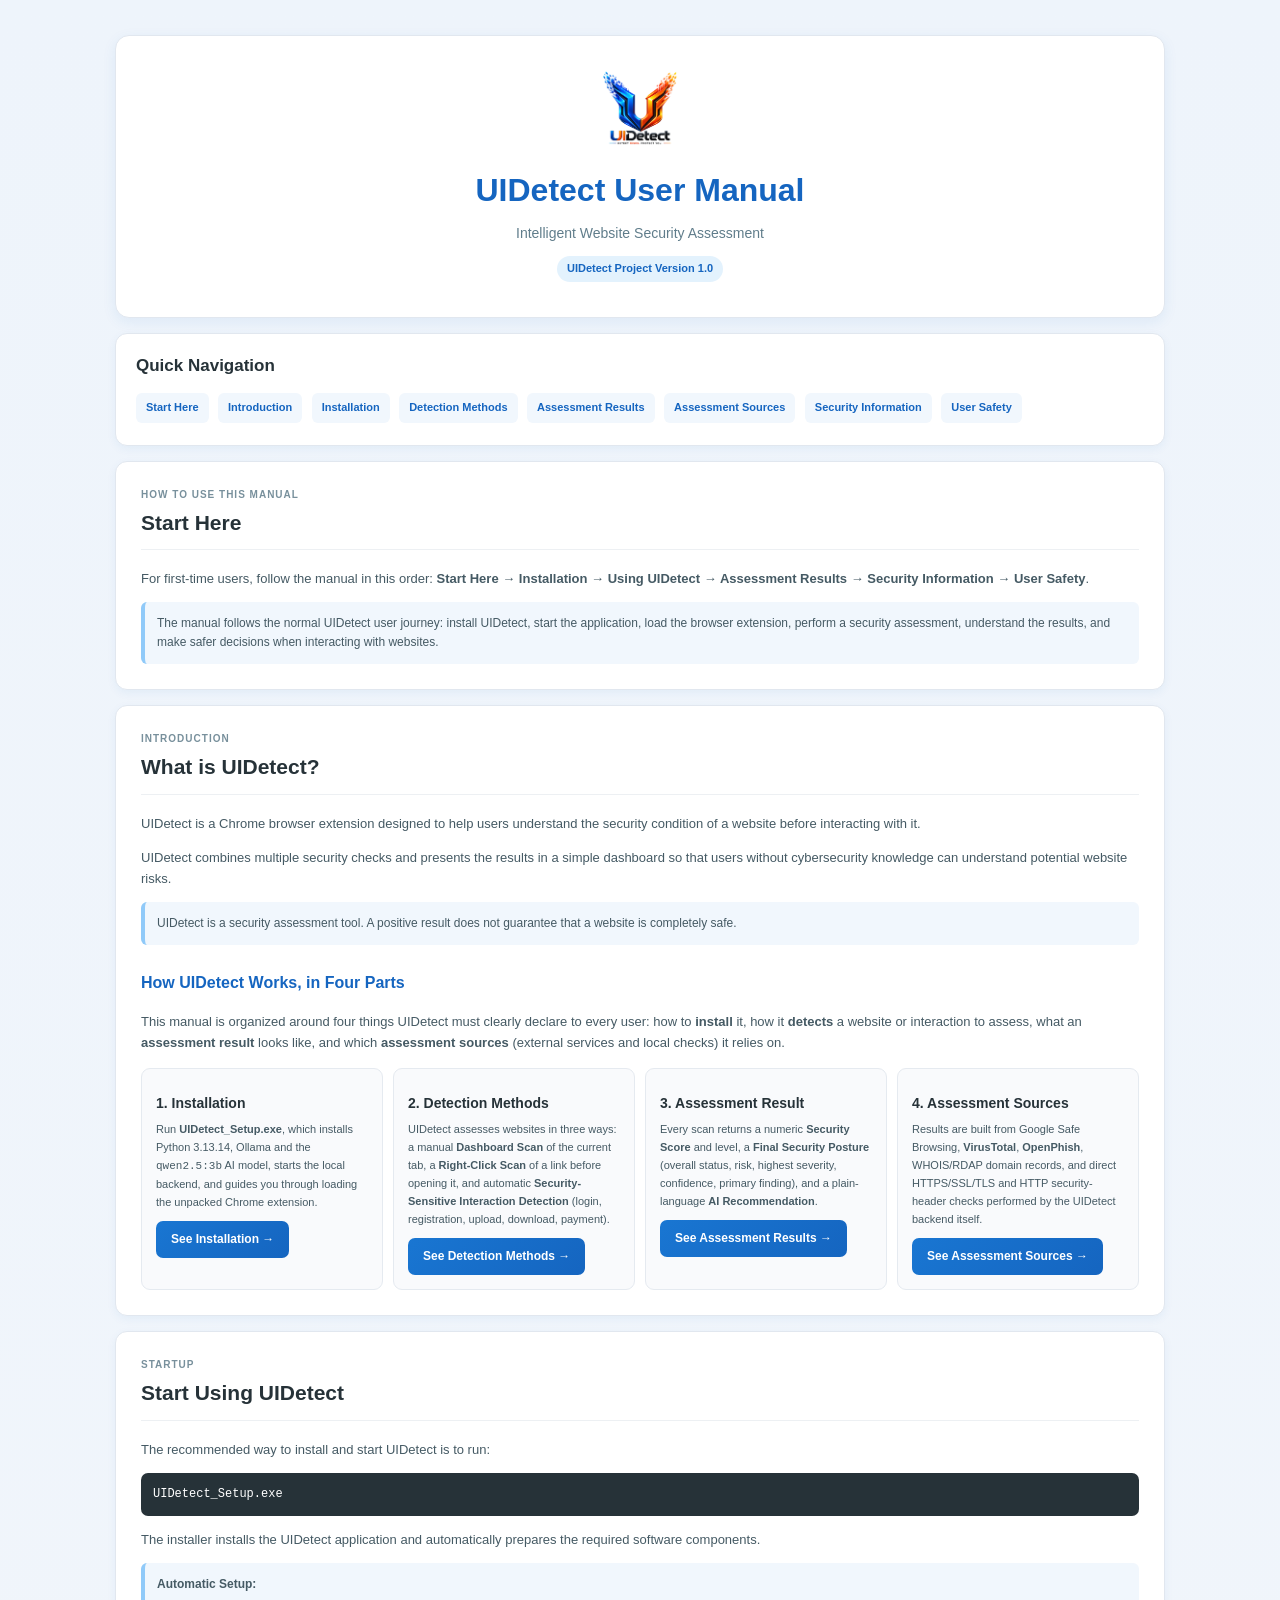
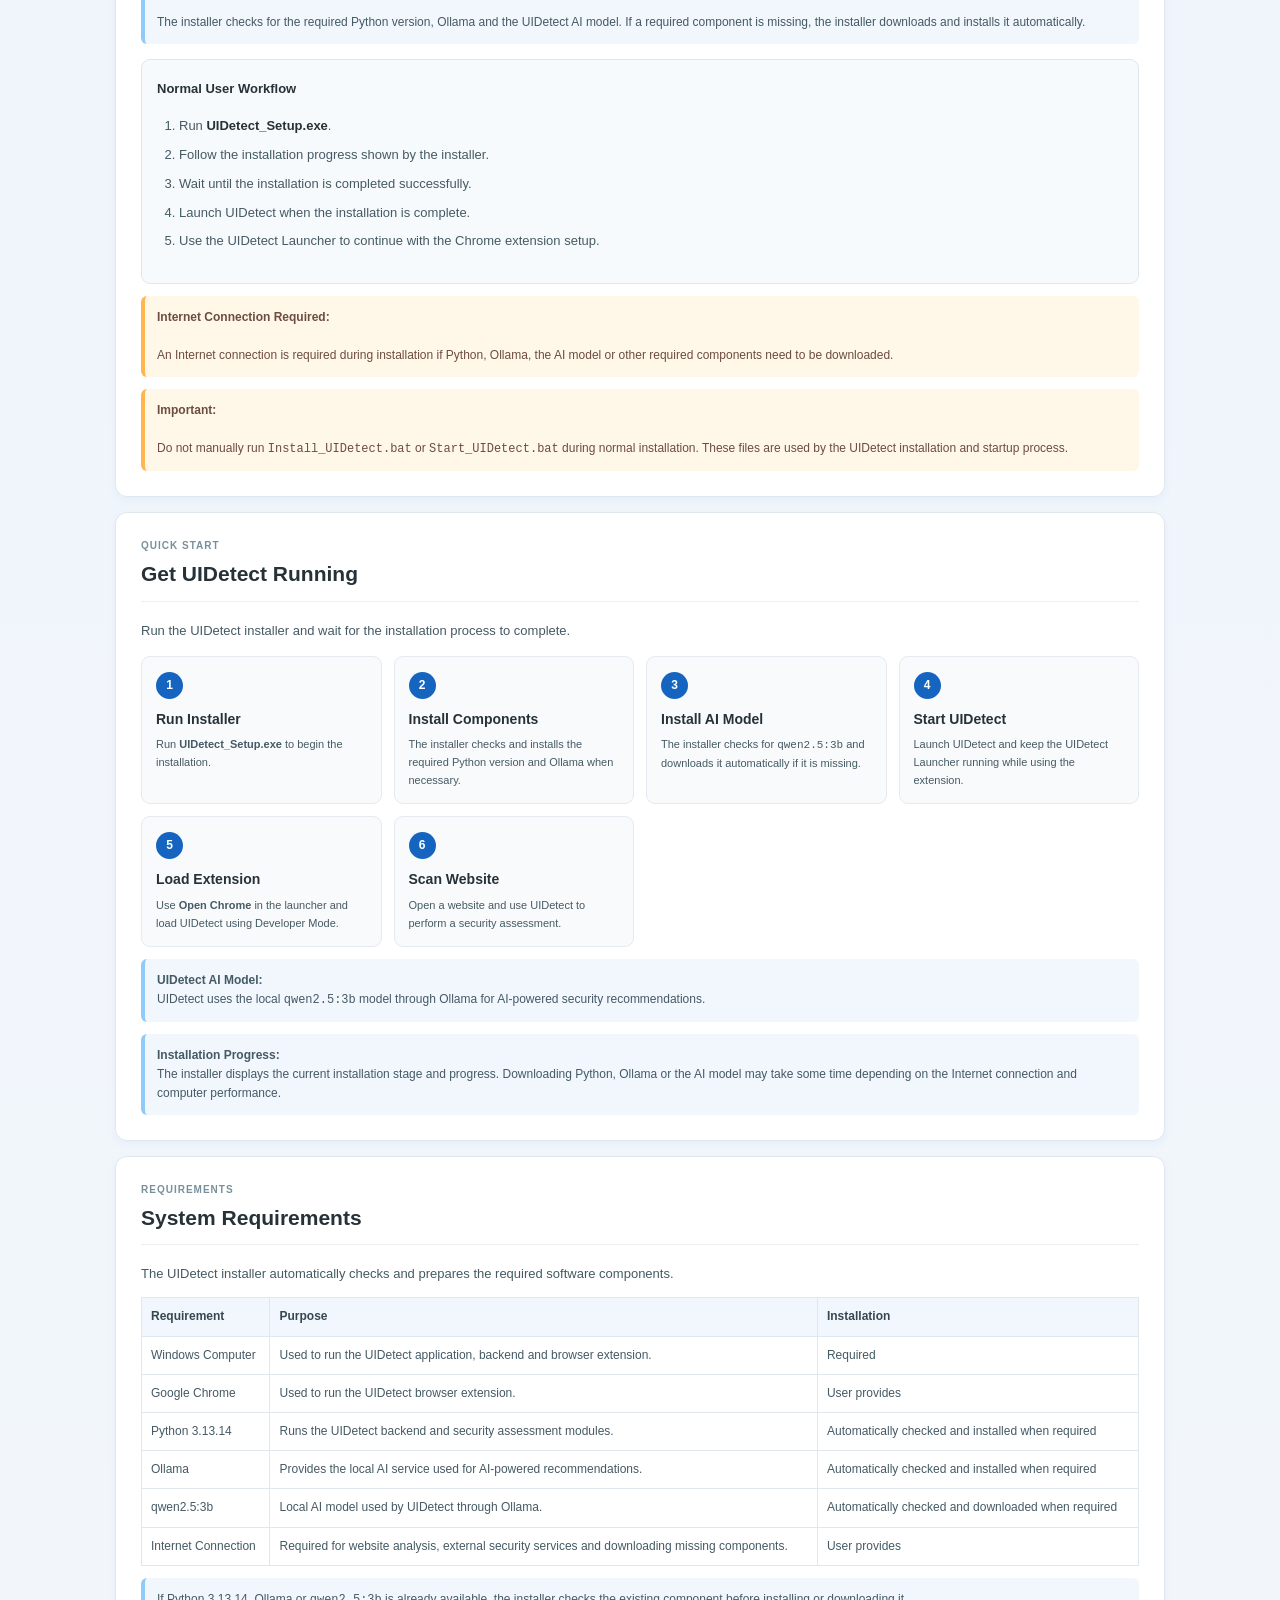
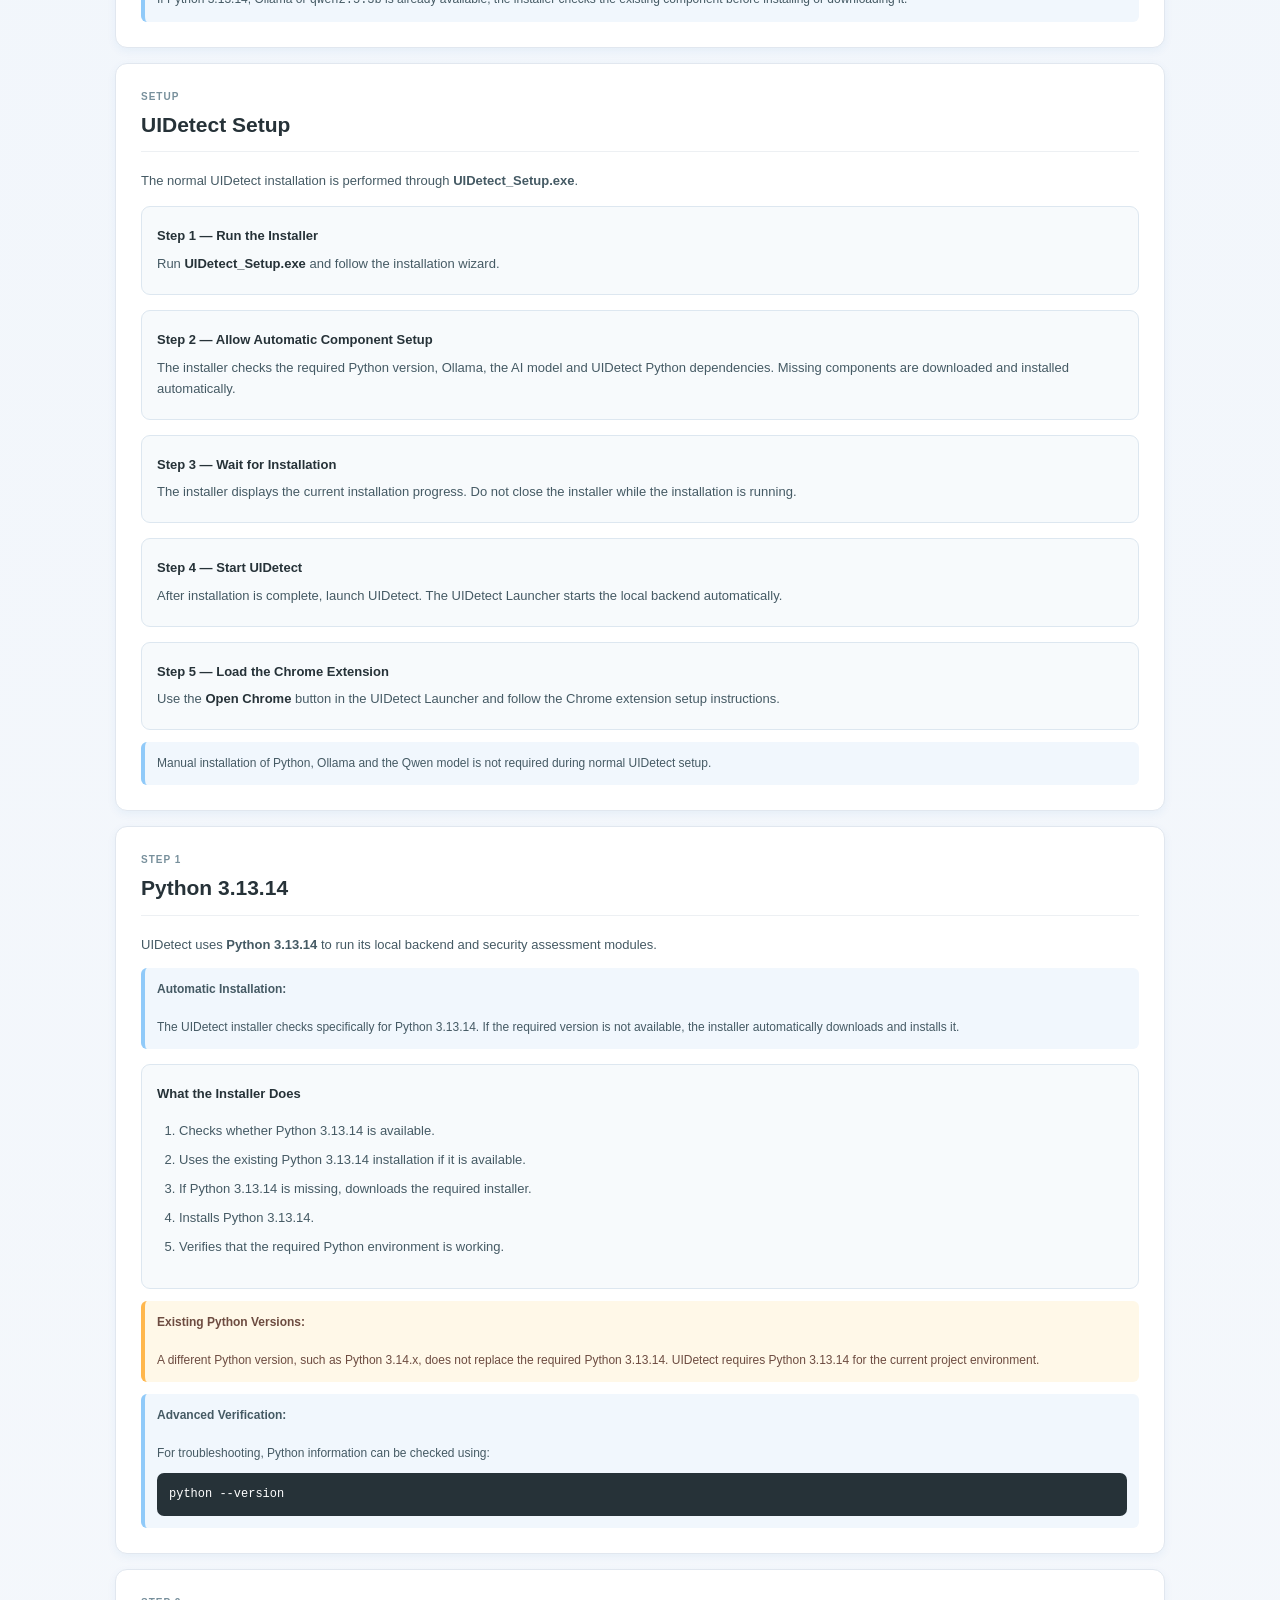
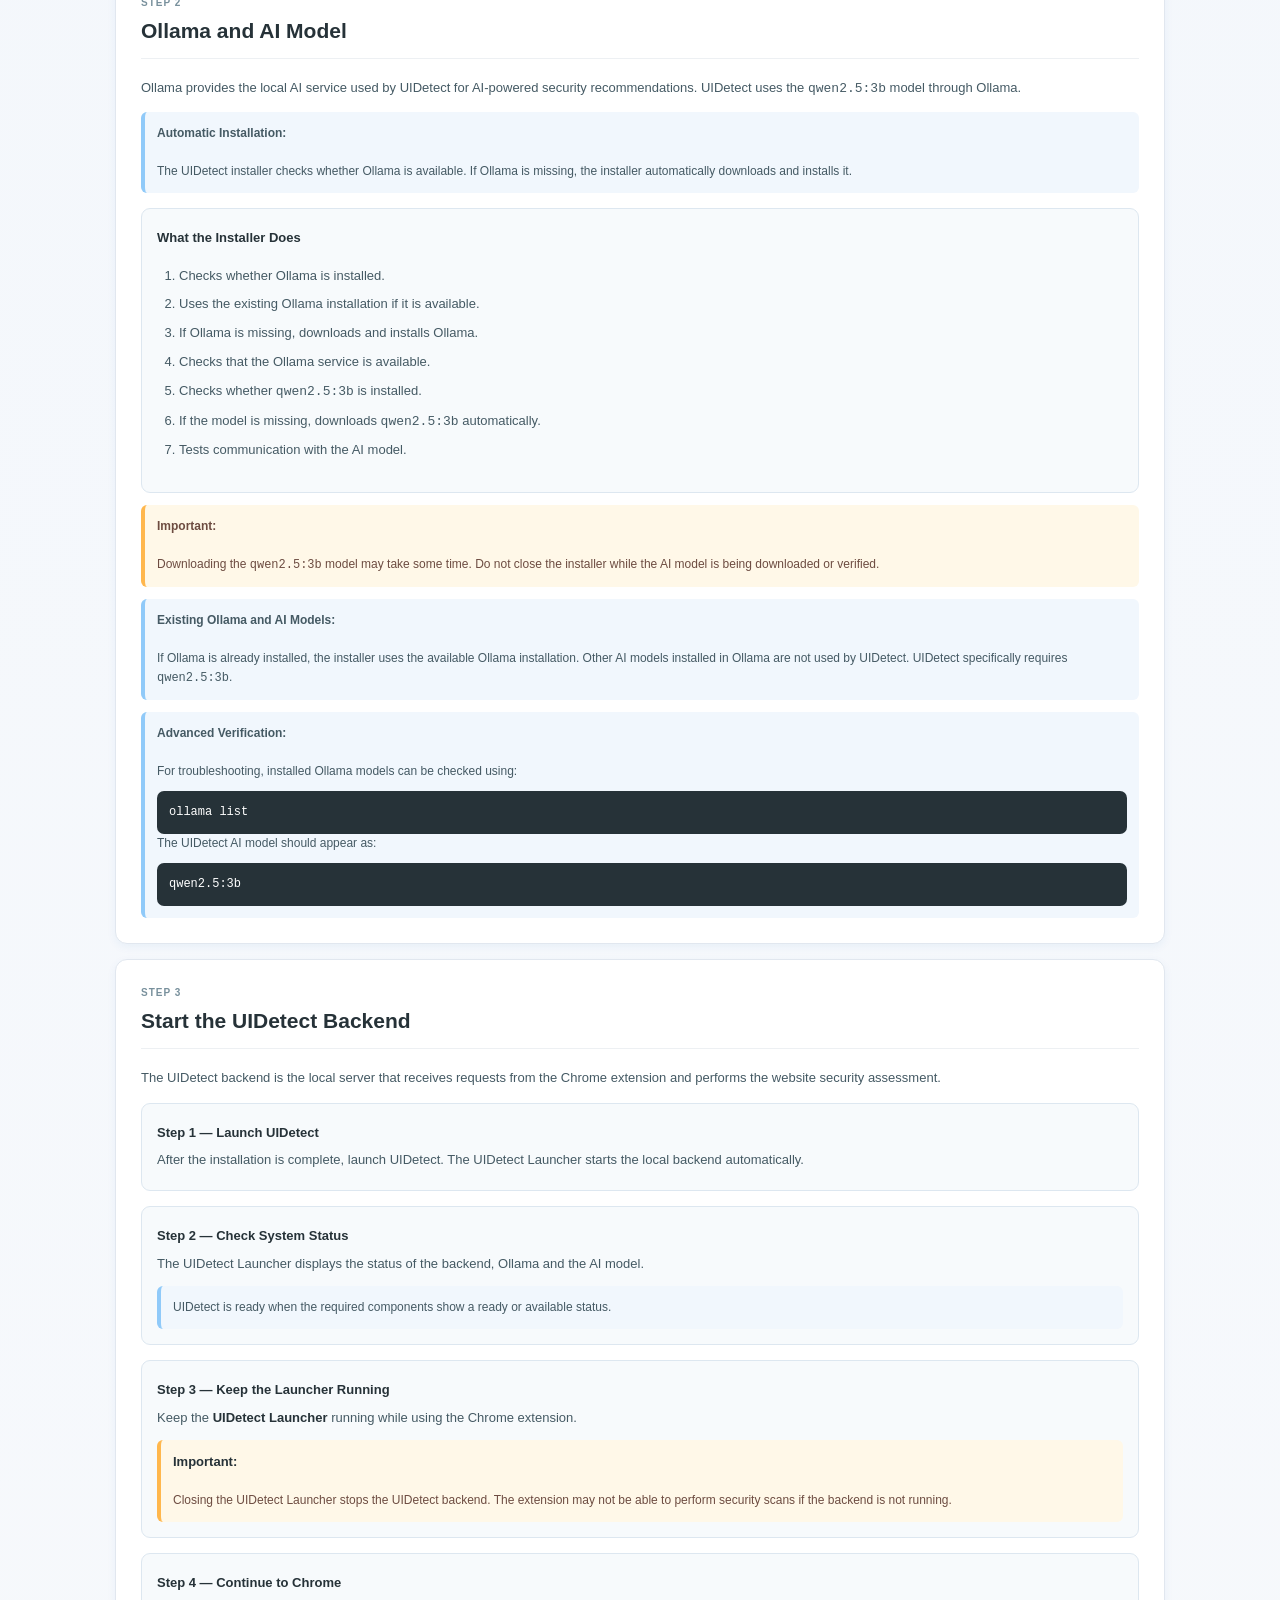
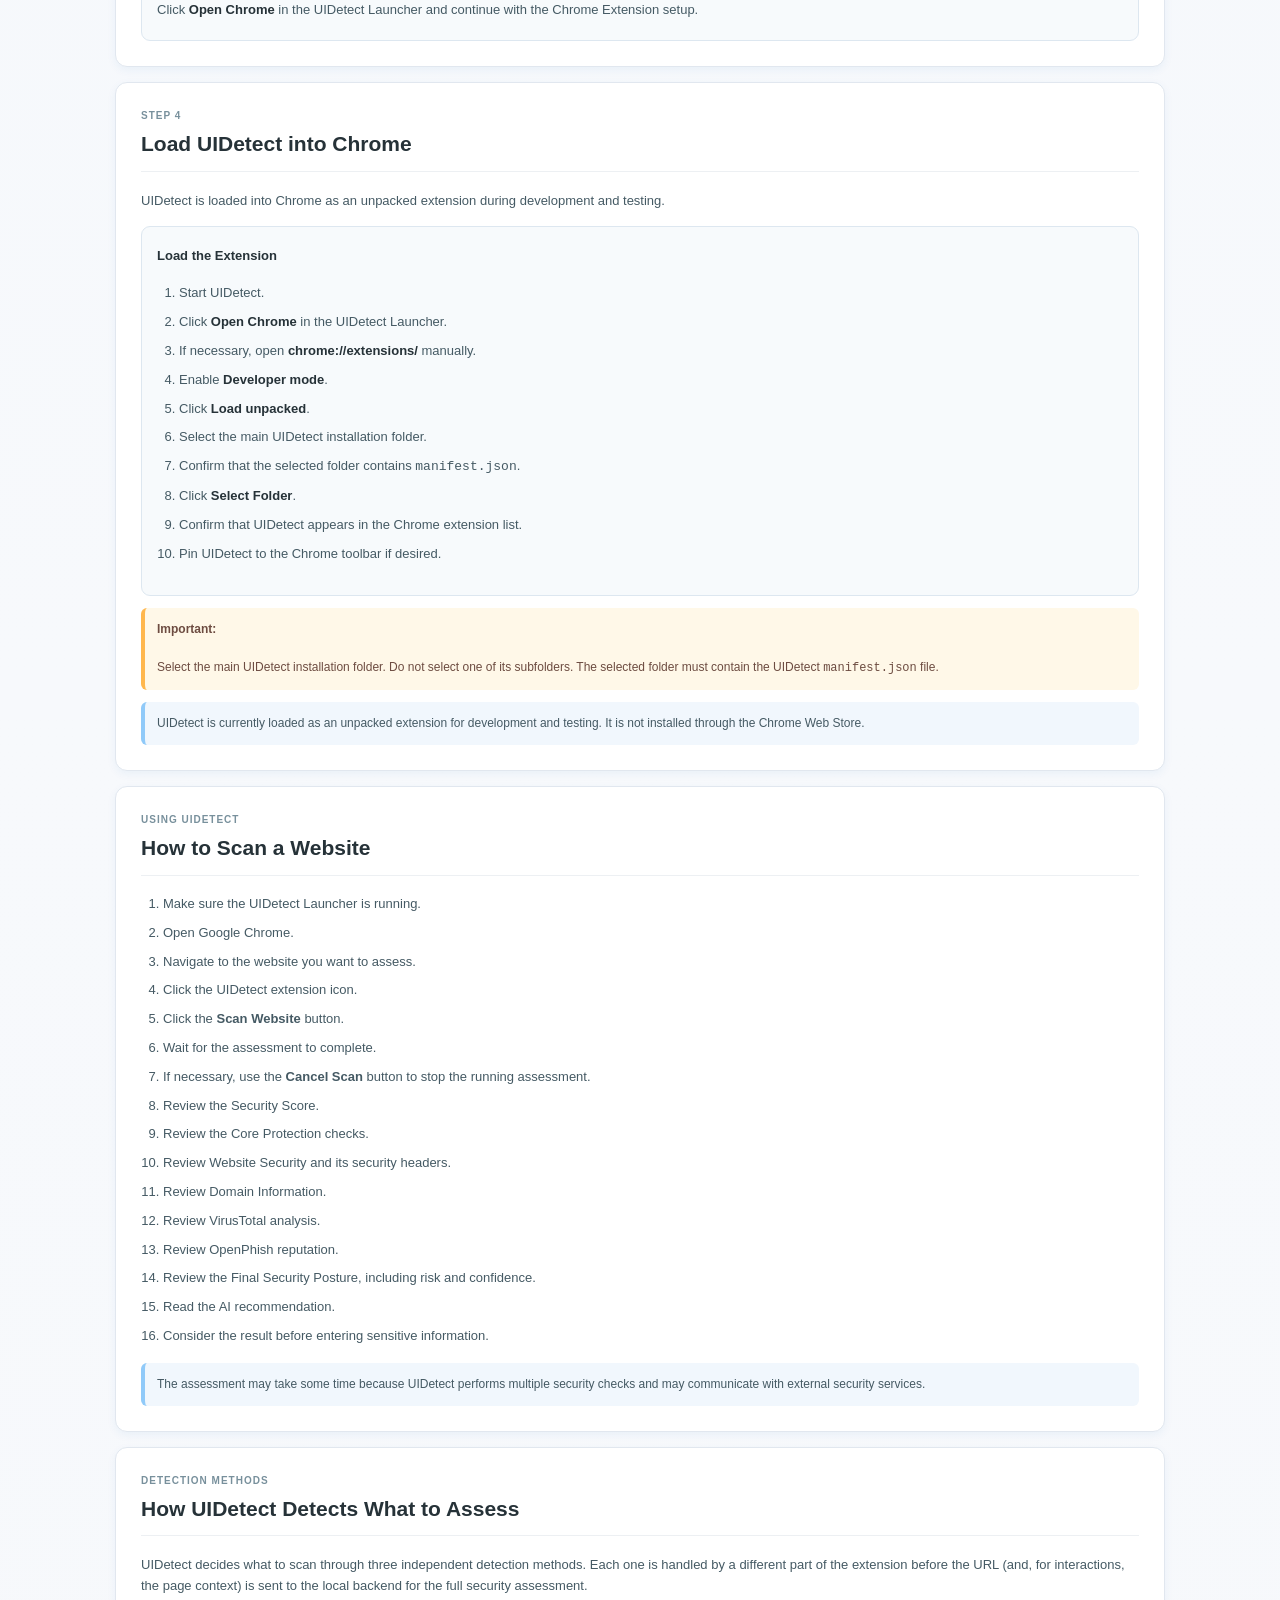
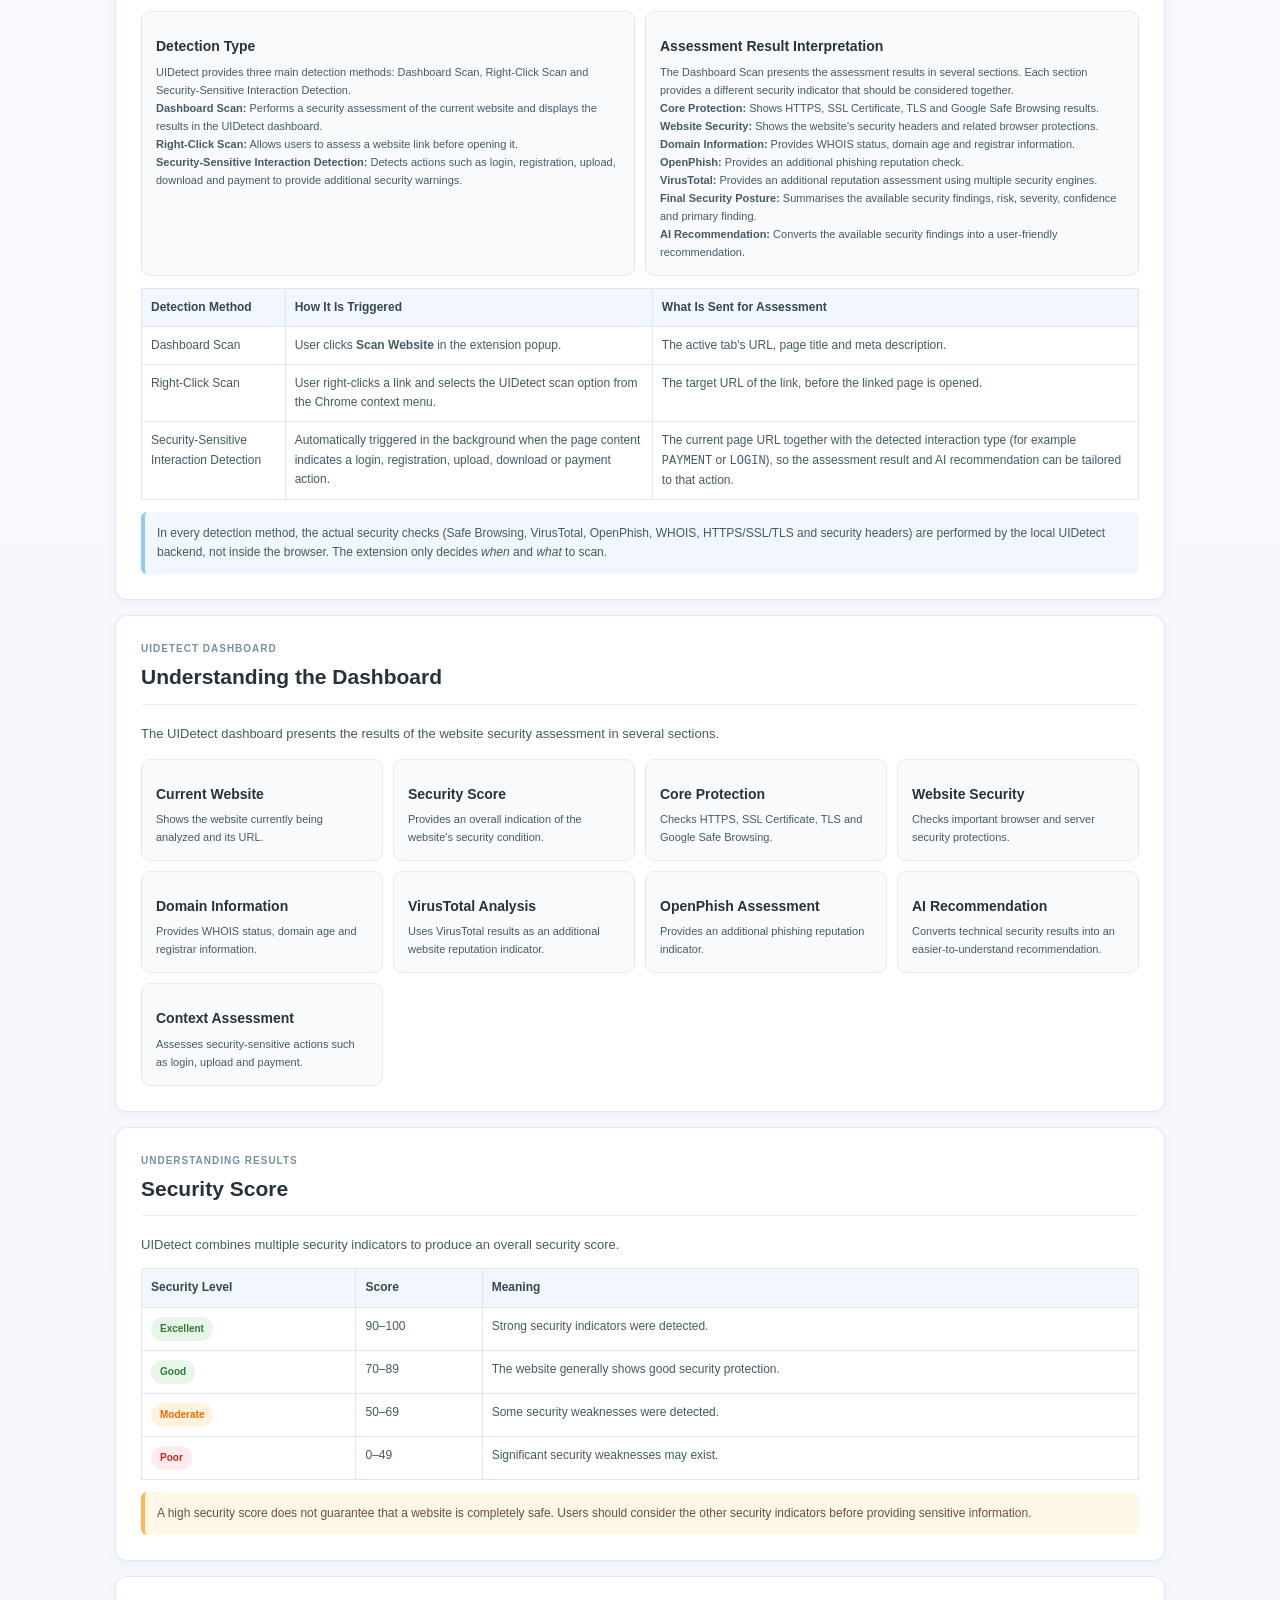
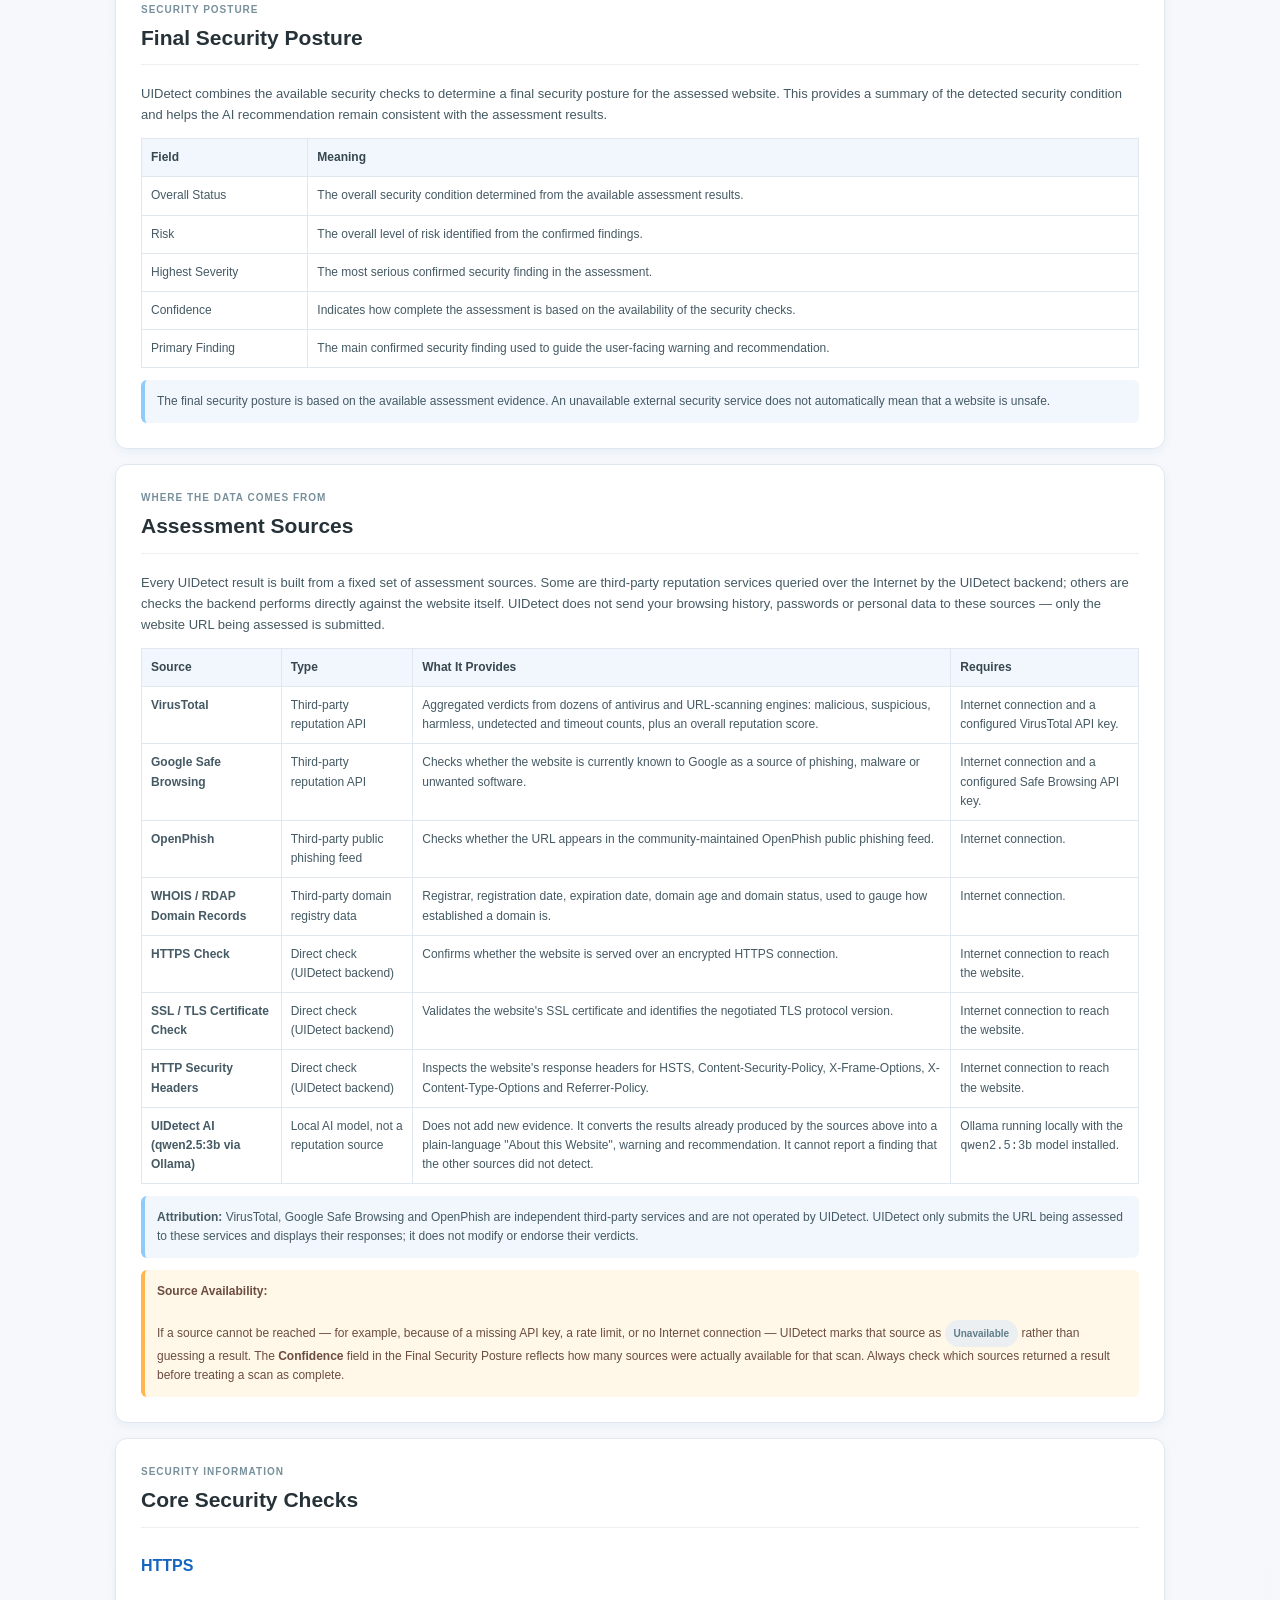
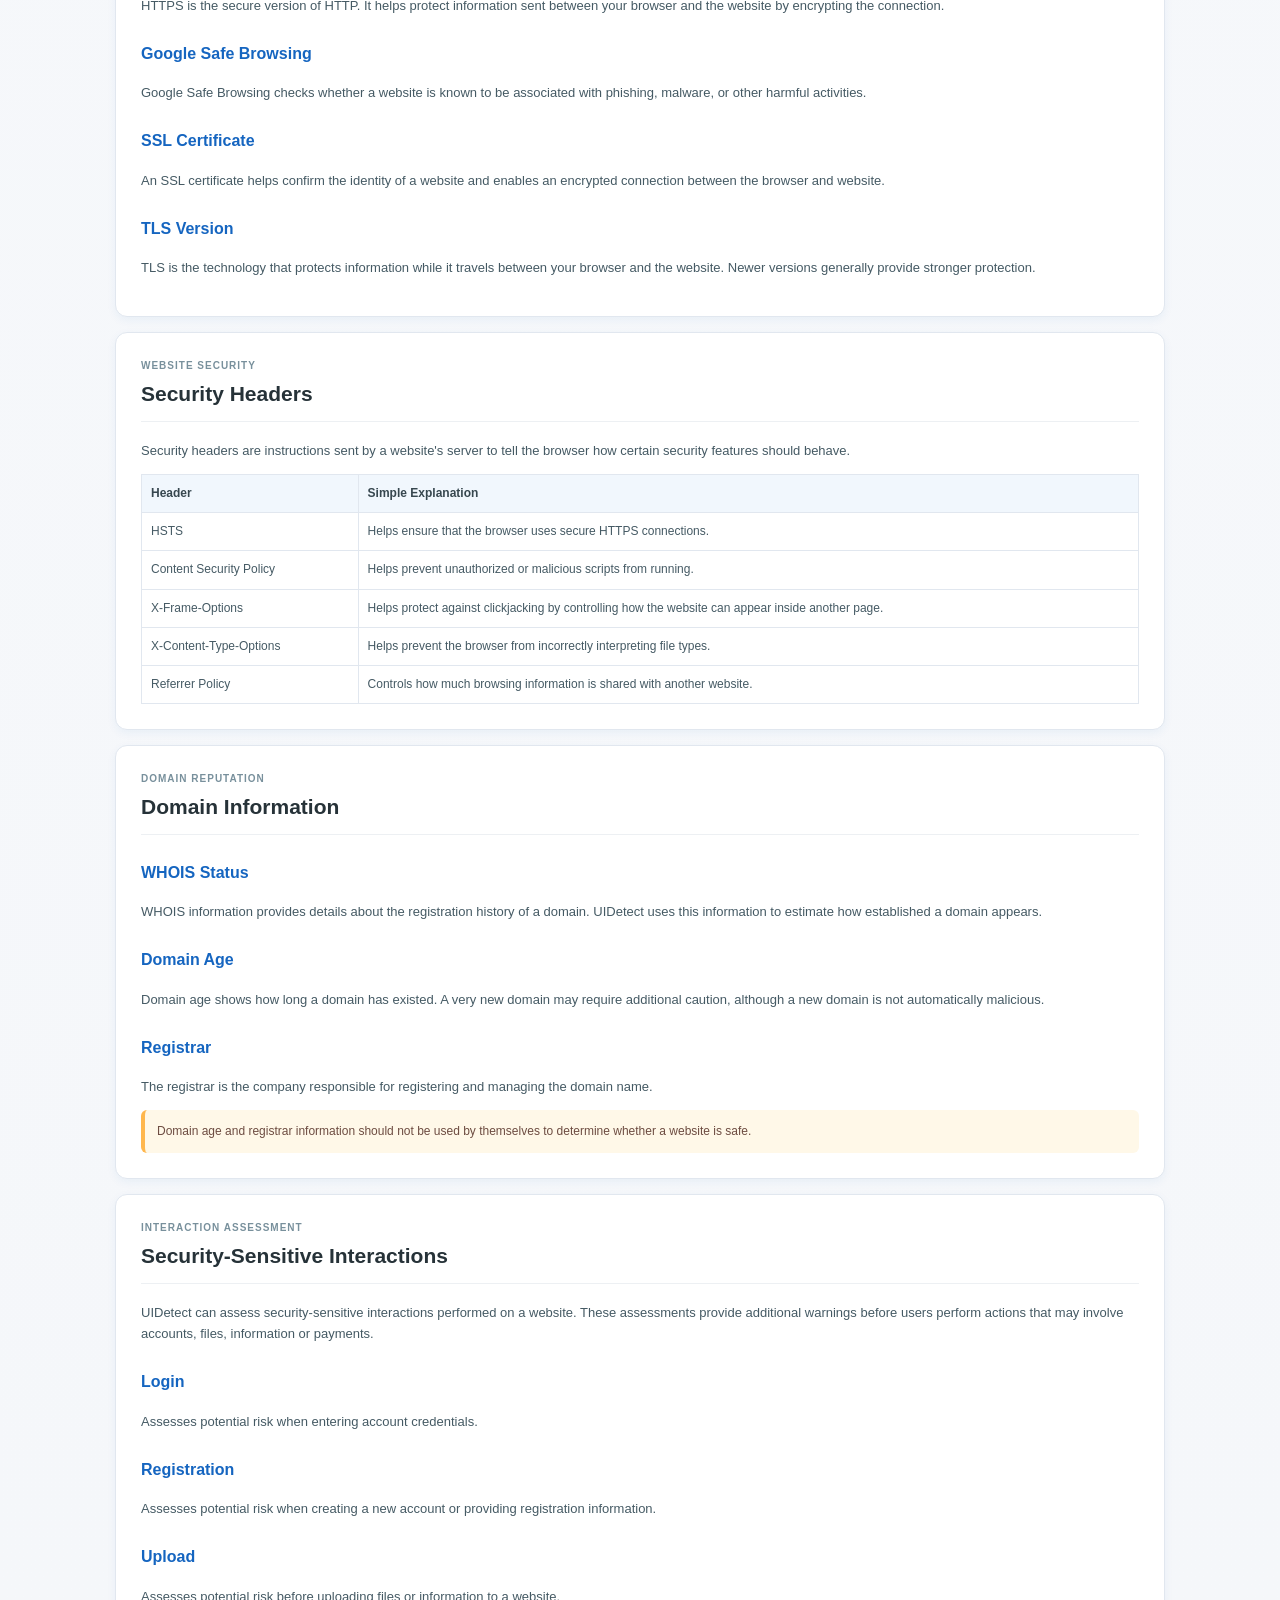
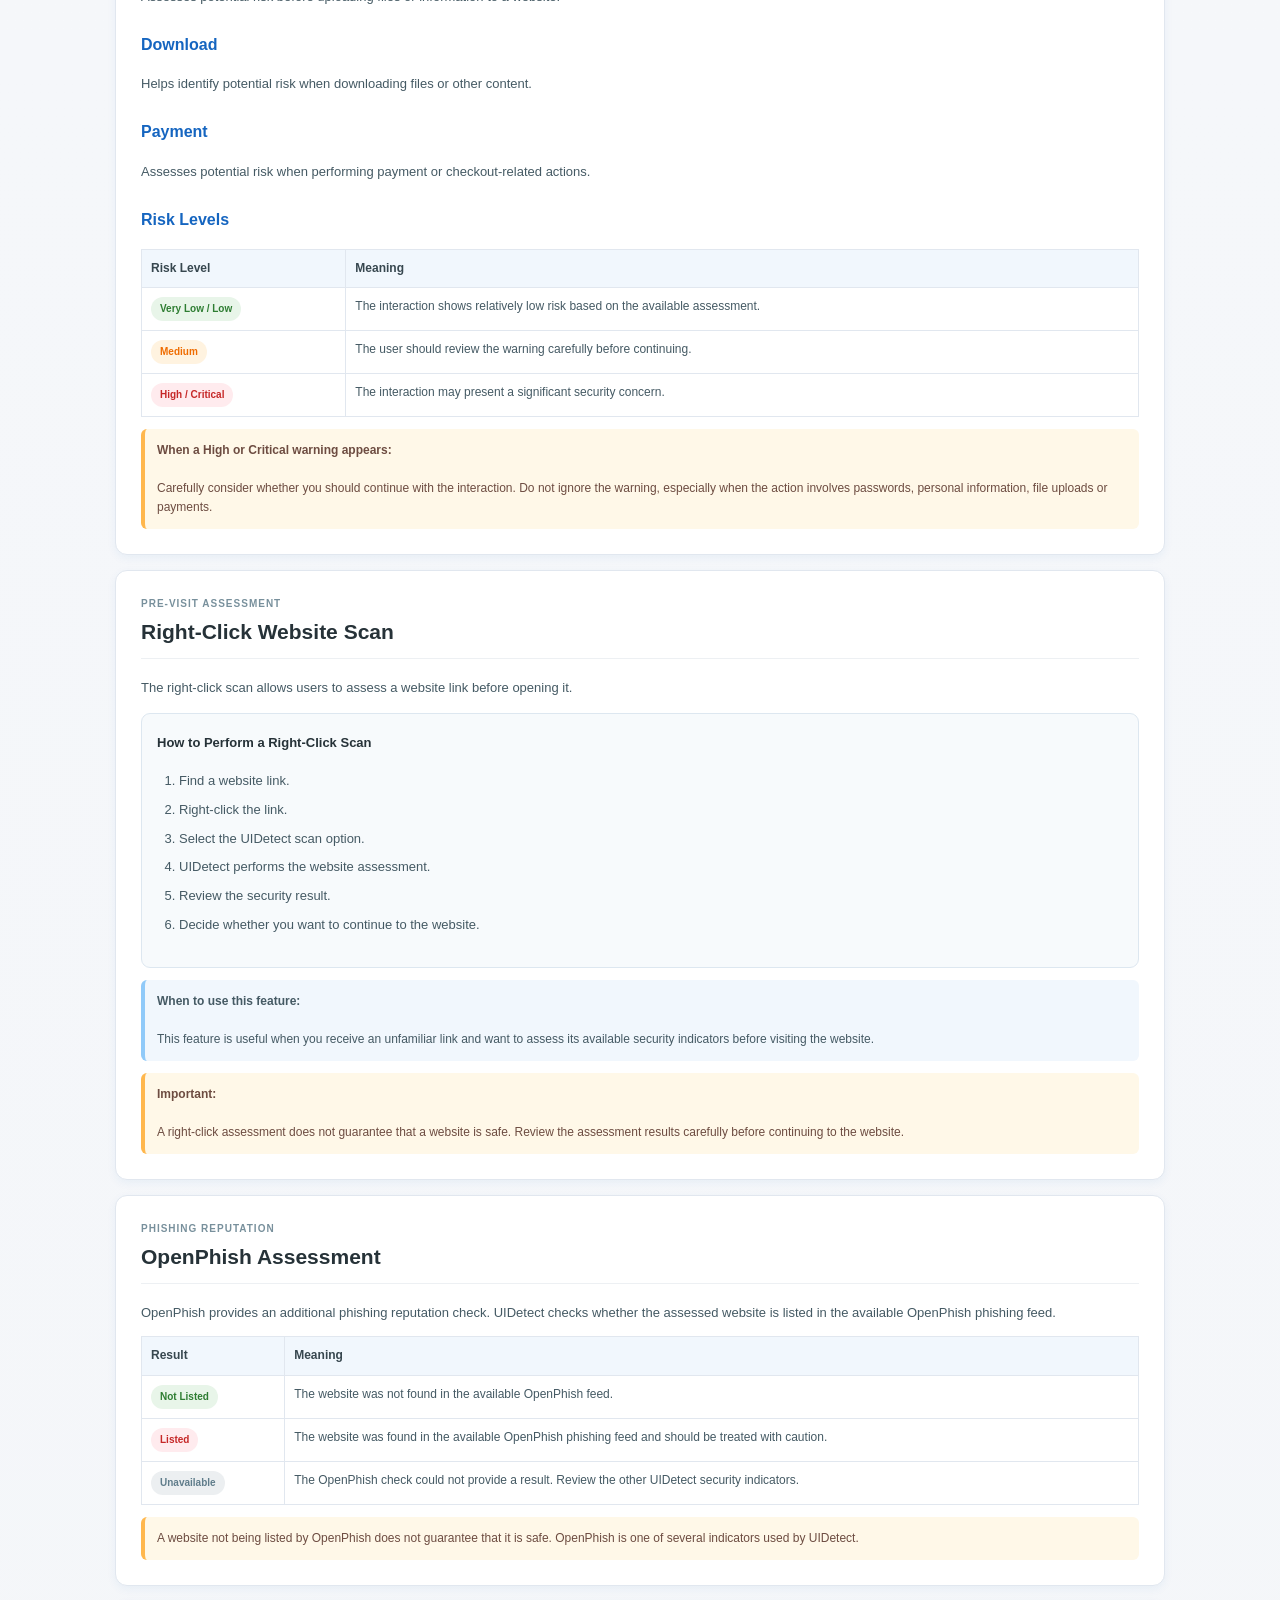
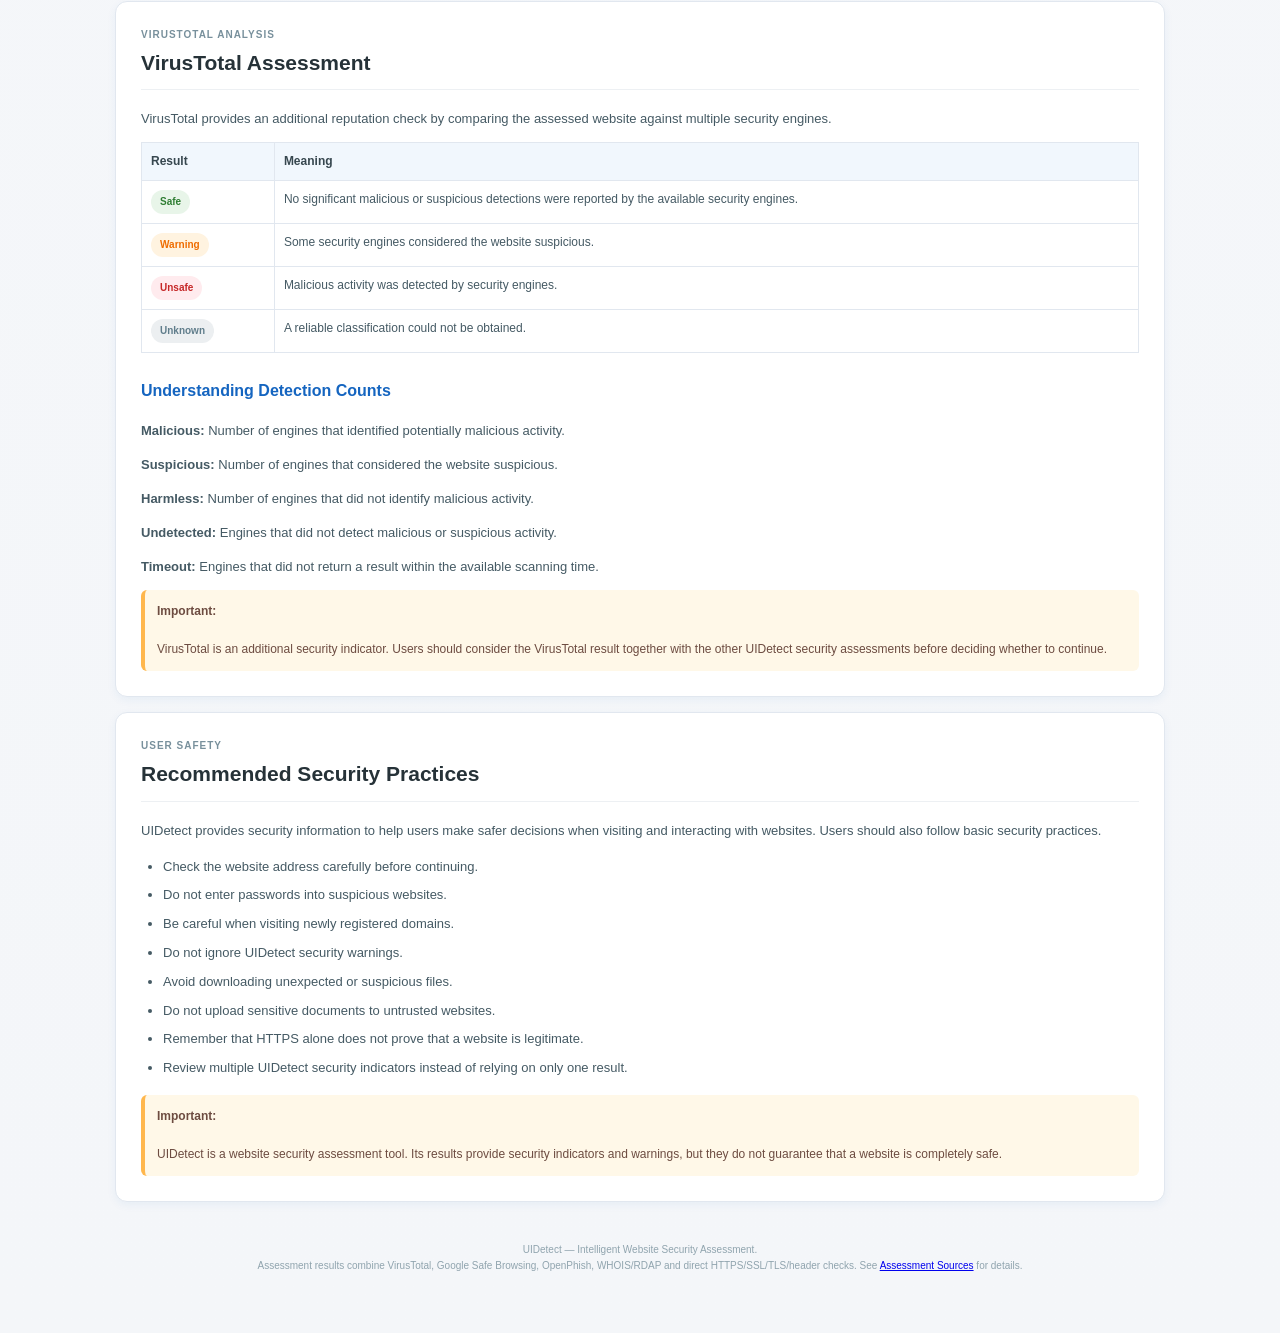
==== commit 3474e0b2: "Update index.html" ====
--- a/docs/index.html
+++ b/docs/index.html
@@ -83,58 +83,38 @@
 <span class="version">UIDetect Project Version 1.0</span>
 </div>
 
-<div class="navigation">
-<h2>Quick Navigation</h2>
-<a href="#startup">Start Here</a>
-<a href="#quick-start">Quick Start</a>
-<a href="#requirements">Requirements</a>
-<a href="#setup">Setup</a>
-<a href="#python">Python</a>
-<a href="#ollama">Ollama</a>
-<a href="#backend">Backend</a>
-<a href="#extension">Chrome Extension</a>
-<a href="#using-uidetect">Using UIDetect</a>
-<a href="#dashboard">Dashboard</a>
-<a href="#security-posture">Security Posture</a>
-<a href="#core-protection">Core Checks</a>
-<a href="#website-security">Security Headers</a>
-<a href="#domain-information">Domain Information</a>
-<a href="#virustotal">VirusTotal</a>
-<a href="#openphish">OpenPhish</a>
-<a href="#ai-recommendation">AI Recommendation</a>
-<a href="#indicator-interpretation">Result Interpretation</a>
-<a href="#right-click">Right-Click Scan</a>
-<a href="#context">Interaction Assessment</a>
-<a href="#results">Understanding Results</a>
-<a href="#troubleshooting">Troubleshooting</a>
-<a href="#checklist">Ready Checklist</a>
-<a href="#security-notice">Security Notice</a>
-</div>
+<div class="navigation"> <h2>Quick Navigation</h2>
+
+<a href="#start-here">Start Here</a>
+<a href="#intro">Introduction</a>
+<a href="#setup">Installation</a>
+<a href="#detection-methods">Detection Methods</a>
+<a href="#dashboard">Assessment Results</a>
+<a href="#assessment-sources">Assessment Sources</a>
+<a href="#security-information">Security Information</a>
+<a href="#user-safety">User Safety</a>
+
+</div>
+
 
 
 <!-- START HERE -->
 
-<div class="section">
+<div class="section" id="start-here">
 <div class="section-heading">
 <span class="section-label">HOW TO USE THIS MANUAL</span>
 <h2>Start Here</h2>
 </div>
 
-<p>
-For first-time users, follow the sections in order:
-<strong>Start Here → Quick Start → Requirements → UIDetect Setup → Using UIDetect → Understanding Results → Troubleshooting</strong>.
-</p>
-
-<div class="info-box">
-The manual follows the normal UIDetect user journey:
-install UIDetect, allow the installer to prepare the required components, start UIDetect, load the Chrome extension, perform an assessment, understand the results, and troubleshoot common problems.
-</div>
+<p> For first-time users, follow the manual in this order: <strong>Start Here → Installation → Using UIDetect → Assessment Results → Security Information → User Safety</strong>. </p>
+
+<div class="info-box"> The manual follows the normal UIDetect user journey: install UIDetect, start the application, load the browser extension, perform a security assessment, understand the results, and make safer decisions when interacting with websites. </div>
 </div>
 
 
 <!-- INTRODUCTION -->
 
-<div class="section">
+<div class="section" id="intro">
 <div class="section-heading">
 <span class="section-label">INTRODUCTION</span>
 <h2>What is UIDetect?</h2>
@@ -150,6 +130,47 @@
 
 <div class="info-box">
 UIDetect is a security assessment tool. A positive result does not guarantee that a website is completely safe.
+</div>
+
+<h3>How UIDetect Works, in Four Parts</h3>
+<p>
+This manual is organized around four things UIDetect must clearly declare to every user: how to <strong>install</strong> it, how it <strong>detects</strong> a website or interaction to assess, what an <strong>assessment result</strong> looks like, and which <strong>assessment sources</strong> (external services and local checks) it relies on.
+</p>
+
+<div class="feature-grid">
+
+<div class="feature">
+<h3>1. Installation</h3>
+<p>
+Run <strong>UIDetect_Setup.exe</strong>, which installs Python 3.13.14, Ollama and the <code>qwen2.5:3b</code> AI model, starts the local backend, and guides you through loading the unpacked Chrome extension.
+</p>
+<a href="#setup" class="button">See Installation →</a>
+</div>
+
+<div class="feature">
+<h3>2. Detection Methods</h3>
+<p>
+UIDetect assesses websites in three ways: a manual <strong>Dashboard Scan</strong> of the current tab, a <strong>Right-Click Scan</strong> of a link before opening it, and automatic <strong>Security-Sensitive Interaction Detection</strong> (login, registration, upload, download, payment).
+</p>
+<a href="#detection-methods" class="button">See Detection Methods →</a>
+</div>
+
+<div class="feature">
+<h3>3. Assessment Result</h3>
+<p>
+Every scan returns a numeric <strong>Security Score</strong> and level, a <strong>Final Security Posture</strong> (overall status, risk, highest severity, confidence, primary finding), and a plain-language <strong>AI Recommendation</strong>.
+</p>
+<a href="#dashboard" class="button">See Assessment Results →</a>
+</div>
+
+<div class="feature">
+<h3>4. Assessment Sources</h3>
+<p>
+Results are built from Google Safe Browsing, <strong>VirusTotal</strong>, <strong>OpenPhish</strong>, WHOIS/RDAP domain records, and direct HTTPS/SSL/TLS and HTTP security-header checks performed by the UIDetect backend itself.
+</p>
+<a href="#assessment-sources" class="button">See Assessment Sources →</a>
+</div>
+
 </div>
 </div>
 
@@ -621,6 +642,107 @@
 </div>
 </div>
 
+<!-- DETECTION METHODS -->
+
+<div class="section" id="detection-methods">
+<div class="section-heading">
+<span class="section-label">DETECTION METHODS</span>
+<h2>How UIDetect Detects What to Assess</h2>
+</div>
+
+<p>
+UIDetect decides what to scan through three independent detection methods. Each one is handled by a different part of the extension before the URL (and, for interactions, the page context) is sent to the local backend for the full security assessment.
+</p>
+
+<div class="feature-grid">
+
+<div class="feature">
+<h3>Detection Type</h3>
+<p>
+UIDetect provides three main detection methods: Dashboard Scan, Right-Click Scan and Security-Sensitive Interaction Detection.
+</p>
+
+<p>
+<strong>Dashboard Scan:</strong> Performs a security assessment of the current website and displays the results in the UIDetect dashboard.
+</p>
+
+<p>
+<strong>Right-Click Scan:</strong> Allows users to assess a website link before opening it.
+</p>
+
+<p>
+<strong>Security-Sensitive Interaction Detection:</strong> Detects actions such as login, registration, upload, download and payment to provide additional security warnings.
+</p>
+</div>
+
+<div class="feature">
+<h3>Assessment Result Interpretation</h3>
+<p>
+The Dashboard Scan presents the assessment results in several sections. Each section provides a different security indicator that should be considered together.
+</p>
+
+<p>
+<strong>Core Protection:</strong> Shows HTTPS, SSL Certificate, TLS and Google Safe Browsing results.
+</p>
+
+<p>
+<strong>Website Security:</strong> Shows the website's security headers and related browser protections.
+</p>
+
+<p>
+<strong>Domain Information:</strong> Provides WHOIS status, domain age and registrar information.
+</p>
+
+<p>
+<strong>OpenPhish:</strong> Provides an additional phishing reputation check.
+</p>
+
+<p>
+<strong>VirusTotal:</strong> Provides an additional reputation assessment using multiple security engines.
+</p>
+
+<p>
+<strong>Final Security Posture:</strong> Summarises the available security findings, risk, severity, confidence and primary finding.
+</p>
+
+<p>
+<strong>AI Recommendation:</strong> Converts the available security findings into a user-friendly recommendation.
+</p>
+</div>
+
+</div>
+
+<table>
+<tr>
+<th>Detection Method</th>
+<th>How It Is Triggered</th>
+<th>What Is Sent for Assessment</th>
+</tr>
+
+<tr>
+<td>Dashboard Scan</td>
+<td>User clicks <strong>Scan Website</strong> in the extension popup.</td>
+<td>The active tab's URL, page title and meta description.</td>
+</tr>
+
+<tr>
+<td>Right-Click Scan</td>
+<td>User right-clicks a link and selects the UIDetect scan option from the Chrome context menu.</td>
+<td>The target URL of the link, before the linked page is opened.</td>
+</tr>
+
+<tr>
+<td>Security-Sensitive Interaction Detection</td>
+<td>Automatically triggered in the background when the page content indicates a login, registration, upload, download or payment action.</td>
+<td>The current page URL together with the detected interaction type (for example <code>PAYMENT</code> or <code>LOGIN</code>), so the assessment result and AI recommendation can be tailored to that action.</td>
+</tr>
+</table>
+
+<div class="info-box">
+In every detection method, the actual security checks (Safe Browsing, VirusTotal, OpenPhish, WHOIS, HTTPS/SSL/TLS and security headers) are performed by the local UIDetect backend, not inside the browser. The extension only decides <em>when</em> and <em>what</em> to scan.
+</div>
+</div>
+
 
 <!-- DASHBOARD -->
 
@@ -788,12 +910,104 @@
 </div>
 
 
+<!-- ========================================================= -->
+
+<!-- ASSESSMENT SOURCES -->
+
+<!-- ========================================================= -->
+
+<div class="section" id="assessment-sources">
+<div class="section-heading">
+<span class="section-label">WHERE THE DATA COMES FROM</span>
+<h2>Assessment Sources</h2>
+</div>
+
+<p>
+Every UIDetect result is built from a fixed set of assessment sources. Some are third-party reputation services queried over the Internet by the UIDetect backend; others are checks the backend performs directly against the website itself. UIDetect does not send your browsing history, passwords or personal data to these sources — only the website URL being assessed is submitted.
+</p>
+
+<table>
+<tr>
+<th>Source</th>
+<th>Type</th>
+<th>What It Provides</th>
+<th>Requires</th>
+</tr>
+
+<tr>
+<td><strong>VirusTotal</strong></td>
+<td>Third-party reputation API</td>
+<td>Aggregated verdicts from dozens of antivirus and URL-scanning engines: malicious, suspicious, harmless, undetected and timeout counts, plus an overall reputation score.</td>
+<td>Internet connection and a configured VirusTotal API key.</td>
+</tr>
+
+<tr>
+<td><strong>Google Safe Browsing</strong></td>
+<td>Third-party reputation API</td>
+<td>Checks whether the website is currently known to Google as a source of phishing, malware or unwanted software.</td>
+<td>Internet connection and a configured Safe Browsing API key.</td>
+</tr>
+
+<tr>
+<td><strong>OpenPhish</strong></td>
+<td>Third-party public phishing feed</td>
+<td>Checks whether the URL appears in the community-maintained OpenPhish public phishing feed.</td>
+<td>Internet connection.</td>
+</tr>
+
+<tr>
+<td><strong>WHOIS / RDAP Domain Records</strong></td>
+<td>Third-party domain registry data</td>
+<td>Registrar, registration date, expiration date, domain age and domain status, used to gauge how established a domain is.</td>
+<td>Internet connection.</td>
+</tr>
+
+<tr>
+<td><strong>HTTPS Check</strong></td>
+<td>Direct check (UIDetect backend)</td>
+<td>Confirms whether the website is served over an encrypted HTTPS connection.</td>
+<td>Internet connection to reach the website.</td>
+</tr>
+
+<tr>
+<td><strong>SSL / TLS Certificate Check</strong></td>
+<td>Direct check (UIDetect backend)</td>
+<td>Validates the website's SSL certificate and identifies the negotiated TLS protocol version.</td>
+<td>Internet connection to reach the website.</td>
+</tr>
+
+<tr>
+<td><strong>HTTP Security Headers</strong></td>
+<td>Direct check (UIDetect backend)</td>
+<td>Inspects the website's response headers for HSTS, Content-Security-Policy, X-Frame-Options, X-Content-Type-Options and Referrer-Policy.</td>
+<td>Internet connection to reach the website.</td>
+</tr>
+
+<tr>
+<td><strong>UIDetect AI (qwen2.5:3b via Ollama)</strong></td>
+<td>Local AI model, not a reputation source</td>
+<td>Does not add new evidence. It converts the results already produced by the sources above into a plain-language "About this Website", warning and recommendation. It cannot report a finding that the other sources did not detect.</td>
+<td>Ollama running locally with the <code>qwen2.5:3b</code> model installed.</td>
+</tr>
+</table>
+
+<div class="info-box">
+<strong>Attribution:</strong> VirusTotal, Google Safe Browsing and OpenPhish are independent third-party services and are not operated by UIDetect. UIDetect only submits the URL being assessed to these services and displays their responses; it does not modify or endorse their verdicts.
+</div>
+
+<div class="warning-box">
+<strong>Source Availability:</strong><br><br>
+If a source cannot be reached — for example, because of a missing API key, a rate limit, or no Internet connection — UIDetect marks that source as <span class="status unknown">Unavailable</span> rather than guessing a result. The <strong>Confidence</strong> field in the Final Security Posture reflects how many sources were actually available for that scan. Always check which sources returned a result before treating a scan as complete.
+</div>
+</div>
+
+
 <!-- CORE PROTECTION -->
 
-<div class="section" id="core-protection">
-<div class="section-heading">
-<span class="section-label">CORE PROTECTION</span>
-<h2>Core Security Checks</h2>
+<div class="section" id="security-information"> 
+    <div class="section-heading"> 
+        <span class="section-label">SECURITY INFORMATION</span> 
+        <h2>Core Security Checks</h2> 
 </div>
 
 <h3>HTTPS</h3>
@@ -897,46 +1111,122 @@
 </div>
 
 
+
 <!-- ========================================================= -->
 
-<!-- UPDATE QUICK NAVIGATION -->
+<!-- INTERACTION ASSESSMENT -->
 
 <!-- ========================================================= -->
 
-<div class="navigation"> <h2>Quick Navigation</h2>
-
-<a href="#startup">Start Here</a>
-<a href="#quick-start">Quick Start</a>
-<a href="#requirements">Requirements</a>
-<a href="#setup">Setup</a>
-<a href="#python">Python</a>
-<a href="#ollama">Ollama</a>
-<a href="#backend">Backend</a>
-<a href="#extension">Chrome Extension</a>
-<a href="#using-uidetect">Using UIDetect</a>
-<a href="#dashboard">Dashboard</a>
-<a href="#security-posture">Security Posture</a>
-<a href="#core-protection">Core Checks</a>
-<a href="#website-security">Security Headers</a>
-<a href="#domain-information">Domain Information</a>
-
-<a href="#user-safety">User Safety</a>
-<a href="#context">Interaction Assessment</a>
-<a href="#right-click">Right-Click Scan</a>
-
-<a href="#openphish">OpenPhish</a>
-<a href="#virustotal">VirusTotal</a>
-<a href="#ai-recommendation">AI Recommendation</a>
-<a href="#indicator-interpretation">Result Interpretation</a>
-<a href="#results">Understanding Results</a>
-<a href="#troubleshooting">Troubleshooting</a>
-<a href="#checklist">Ready Checklist</a>
-<a href="#security-notice">Security Notice</a>
+<div class="section" id="context"> <div class="section-heading"> <span class="section-label">INTERACTION ASSESSMENT</span> <h2>Security-Sensitive Interactions</h2> </div>
+
+<p> UIDetect can assess security-sensitive interactions performed on a website. These assessments provide additional warnings before users perform actions that may involve accounts, files, information or payments. </p>
+
+<h3>Login</h3> <p> Assesses potential risk when entering account credentials. </p>
+
+<h3>Registration</h3> <p> Assesses potential risk when creating a new account or providing registration information. </p>
+
+<h3>Upload</h3> <p> Assesses potential risk before uploading files or information to a website. </p>
+
+<h3>Download</h3> <p> Helps identify potential risk when downloading files or other content. </p>
+
+<h3>Payment</h3> <p> Assesses potential risk when performing payment or checkout-related actions. </p>
+
+<h3>Risk Levels</h3>
+
+<table> <tr> <th>Risk Level</th> <th>Meaning</th> </tr>
+
+<tr> <td><span class="status safe">Very Low / Low</span></td> <td> The interaction shows relatively low risk based on the available assessment. </td> </tr>
+
+<tr> <td><span class="status warning">Medium</span></td> <td> The user should review the warning carefully before continuing. </td> </tr>
+
+<tr> <td><span class="status danger">High / Critical</span></td> <td> The interaction may present a significant security concern. </td> </tr> </table>
+
+<div class="warning-box"> <strong>When a High or Critical warning appears:</strong><br><br> Carefully consider whether you should continue with the interaction. Do not ignore the warning, especially when the action involves passwords, personal information, file uploads or payments. </div>
 
 </div>
 
 <!-- ========================================================= -->
 
+<!-- PRE-VISIT ASSESSMENT -->
+
+<!-- ========================================================= -->
+
+<div class="section" id="right-click"> <div class="section-heading"> <span class="section-label">PRE-VISIT ASSESSMENT</span> <h2>Right-Click Website Scan</h2> </div>
+
+<p> The right-click scan allows users to assess a website link before opening it. </p>
+
+<div class="step-box"> <strong>How to Perform a Right-Click Scan</strong>
+
+<ol class="numbered"> <li>Find a website link.</li> <li>Right-click the link.</li> <li>Select the UIDetect scan option.</li> <li>UIDetect performs the website assessment.</li> <li>Review the security result.</li> <li>Decide whether you want to continue to the website.</li> </ol> </div>
+
+<div class="info-box"> <strong>When to use this feature:</strong><br><br> This feature is useful when you receive an unfamiliar link and want to assess its available security indicators before visiting the website. </div>
+
+<div class="warning-box"> <strong>Important:</strong><br><br> A right-click assessment does not guarantee that a website is safe. Review the assessment results carefully before continuing to the website. </div>
+
+</div>
+
+<!-- ========================================================= -->
+
+<!-- OPENPHISH -->
+
+<!-- ========================================================= -->
+
+<div class="section" id="openphish"> <div class="section-heading"> <span class="section-label">PHISHING REPUTATION</span> <h2>OpenPhish Assessment</h2> </div>
+
+<p> OpenPhish provides an additional phishing reputation check. UIDetect checks whether the assessed website is listed in the available OpenPhish phishing feed. </p>
+
+<table> <tr> <th>Result</th> <th>Meaning</th> </tr>
+
+<tr> <td><span class="status safe">Not Listed</span></td> <td> The website was not found in the available OpenPhish feed. </td> </tr>
+
+<tr> <td><span class="status danger">Listed</span></td> <td> The website was found in the available OpenPhish phishing feed and should be treated with caution. </td> </tr>
+
+<tr> <td><span class="status unknown">Unavailable</span></td> <td> The OpenPhish check could not provide a result. Review the other UIDetect security indicators. </td> </tr> </table>
+
+<div class="warning-box"> A website not being listed by OpenPhish does not guarantee that it is safe. OpenPhish is one of several indicators used by UIDetect. </div>
+
+</div>
+
+<!-- ========================================================= -->
+
+<!-- VIRUSTOTAL — REPLACE THE OLD SECTION COMPLETELY -->
+
+<!-- ========================================================= -->
+
+<div class="section" id="virustotal"> <div class="section-heading"> <span class="section-label">VIRUSTOTAL ANALYSIS</span> <h2>VirusTotal Assessment</h2> </div>
+
+<p> VirusTotal provides an additional reputation check by comparing the assessed website against multiple security engines. </p>
+
+<table> <tr> <th>Result</th> <th>Meaning</th> </tr>
+
+<tr> <td><span class="status safe">Safe</span></td> <td> No significant malicious or suspicious detections were reported by the available security engines. </td> </tr>
+
+<tr> <td><span class="status warning">Warning</span></td> <td> Some security engines considered the website suspicious. </td> </tr>
+
+<tr> <td><span class="status danger">Unsafe</span></td> <td> Malicious activity was detected by security engines. </td> </tr>
+
+<tr> <td><span class="status unknown">Unknown</span></td> <td> A reliable classification could not be obtained. </td> </tr> </table>
+
+<h3>Understanding Detection Counts</h3>
+
+<p> <strong>Malicious:</strong> Number of engines that identified potentially malicious activity. </p>
+
+<p> <strong>Suspicious:</strong> Number of engines that considered the website suspicious. </p>
+
+<p> <strong>Harmless:</strong> Number of engines that did not identify malicious activity. </p>
+
+<p> <strong>Undetected:</strong> Engines that did not detect malicious or suspicious activity. </p>
+
+<p> <strong>Timeout:</strong> Engines that did not return a result within the available scanning time. </p>
+
+<div class="warning-box"> <strong>Important:</strong><br><br> VirusTotal is an additional security indicator. Users should consider the VirusTotal result together with the other UIDetect security assessments before deciding whether to continue. </div>
+
+</div>
+
+
+<!-- ========================================================= -->
+
 <!-- USER SAFETY -->
 
 <!-- ========================================================= -->
@@ -949,134 +1239,11 @@
 
 <div class="warning-box"> <strong>Important:</strong><br><br> UIDetect is a website security assessment tool. Its results provide security indicators and warnings, but they do not guarantee that a website is completely safe. </div> </div>
 
-<!-- ========================================================= -->
-
-<!-- INTERACTION ASSESSMENT -->
-
-<!-- ========================================================= -->
-
-<div class="section" id="context"> <div class="section-heading"> <span class="section-label">INTERACTION ASSESSMENT</span> <h2>Security-Sensitive Interactions</h2> </div>
-
-<p> UIDetect can assess security-sensitive interactions performed on a website. These assessments provide additional warnings before users perform actions that may involve accounts, files, information or payments. </p>
-
-<h3>Login</h3> <p> Assesses potential risk when entering account credentials. </p>
-
-<h3>Registration</h3> <p> Assesses potential risk when creating a new account or providing registration information. </p>
-
-<h3>Upload</h3> <p> Assesses potential risk before uploading files or information to a website. </p>
-
-<h3>Download</h3> <p> Helps identify potential risk when downloading files or other content. </p>
-
-<h3>Payment</h3> <p> Assesses potential risk when performing payment or checkout-related actions. </p>
-
-<h3>Risk Levels</h3>
-
-<table> <tr> <th>Risk Level</th> <th>Meaning</th> </tr>
-
-<tr> <td><span class="status safe">Very Low / Low</span></td> <td> The interaction shows relatively low risk based on the available assessment. </td> </tr>
-
-<tr> <td><span class="status warning">Medium</span></td> <td> The user should review the warning carefully before continuing. </td> </tr>
-
-<tr> <td><span class="status danger">High / Critical</span></td> <td> The interaction may present a significant security concern. </td> </tr> </table>
-
-<div class="warning-box"> <strong>When a High or Critical warning appears:</strong><br><br> Carefully consider whether you should continue with the interaction. Do not ignore the warning, especially when the action involves passwords, personal information, file uploads or payments. </div>
-
-</div>
-
-<!-- ========================================================= -->
-
-<!-- PRE-VISIT ASSESSMENT -->
-
-<!-- ========================================================= -->
-
-<div class="section" id="right-click"> <div class="section-heading"> <span class="section-label">PRE-VISIT ASSESSMENT</span> <h2>Right-Click Website Scan</h2> </div>
-
-<p> The right-click scan allows users to assess a website link before opening it. </p>
-
-<div class="step-box"> <strong>How to Perform a Right-Click Scan</strong>
-
-<ol class="numbered"> <li>Find a website link.</li> <li>Right-click the link.</li> <li>Select the UIDetect scan option.</li> <li>UIDetect performs the website assessment.</li> <li>Review the security result.</li> <li>Decide whether you want to continue to the website.</li> </ol> </div>
-
-<div class="info-box"> <strong>When to use this feature:</strong><br><br> This feature is useful when you receive an unfamiliar link and want to assess its available security indicators before visiting the website. </div>
-
-<div class="warning-box"> <strong>Important:</strong><br><br> A right-click assessment does not guarantee that a website is safe. Review the assessment results carefully before continuing to the website. </div>
-
-</div>
-
-<!-- ========================================================= -->
-
-<!-- OPENPHISH -->
-
-<!-- ========================================================= -->
-
-<div class="section" id="openphish"> <div class="section-heading"> <span class="section-label">PHISHING REPUTATION</span> <h2>OpenPhish Assessment</h2> </div>
-
-<p> OpenPhish provides an additional phishing reputation check. UIDetect checks whether the assessed website is listed in the available OpenPhish phishing feed. </p>
-
-<table> <tr> <th>Result</th> <th>Meaning</th> </tr>
-
-<tr> <td><span class="status safe">Not Listed</span></td> <td> The website was not found in the available OpenPhish feed. </td> </tr>
-
-<tr> <td><span class="status danger">Listed</span></td> <td> The website was found in the available OpenPhish phishing feed and should be treated with caution. </td> </tr>
-
-<tr> <td><span class="status unknown">Unavailable</span></td> <td> The OpenPhish check could not provide a result. Review the other UIDetect security indicators. </td> </tr> </table>
-
-<div class="warning-box"> A website not being listed by OpenPhish does not guarantee that it is safe. OpenPhish is one of several indicators used by UIDetect. </div>
-
-</div>
-
-<!-- ========================================================= -->
-
-<!-- VIRUSTOTAL — REPLACE THE OLD SECTION COMPLETELY -->
-
-<!-- ========================================================= -->
-
-<div class="section" id="virustotal"> <div class="section-heading"> <span class="section-label">VIRUSTOTAL ANALYSIS</span> <h2>VirusTotal Assessment</h2> </div>
-
-<p> VirusTotal provides an additional reputation check by comparing the assessed website against multiple security engines. </p>
-
-<table> <tr> <th>Result</th> <th>Meaning</th> </tr>
-
-<tr> <td><span class="status safe">Safe</span></td> <td> No significant malicious or suspicious detections were reported by the available security engines. </td> </tr>
-
-<tr> <td><span class="status warning">Warning</span></td> <td> Some security engines considered the website suspicious. </td> </tr>
-
-<tr> <td><span class="status danger">Unsafe</span></td> <td> Malicious activity was detected by security engines. </td> </tr>
-
-<tr> <td><span class="status unknown">Unknown</span></td> <td> A reliable classification could not be obtained. </td> </tr> </table>
-
-<h3>Understanding Detection Counts</h3>
-
-<p> <strong>Malicious:</strong> Number of engines that identified potentially malicious activity. </p>
-
-<p> <strong>Suspicious:</strong> Number of engines that considered the website suspicious. </p>
-
-<p> <strong>Harmless:</strong> Number of engines that did not identify malicious activity. </p>
-
-<p> <strong>Undetected:</strong> Engines that did not detect malicious or suspicious activity. </p>
-
-<p> <strong>Timeout:</strong> Engines that did not return a result within the available scanning time. </p>
-
-<div class="warning-box"> <strong>Important:</strong><br><br> VirusTotal is an additional security indicator. Users should consider the VirusTotal result together with the other UIDetect security assessments before deciding whether to continue. </div>
-
-</div>
-
-<!-- ========================================================= -->
-
-<!-- DASHBOARD — REPLACE ONLY THE VIRUSTOTAL FEATURE -->
-
-<!-- ========================================================= -->
-
-<div class="feature"> <h3>VirusTotal Analysis</h3> <p> Provides an additional website reputation check using multiple security engines when a result is available. </p> </div>
-
-<!-- ========================================================= -->
-
-<!-- USING UIDETECT — REPLACE THE OLD LIST WITH THIS -->
-
-<!-- ========================================================= -->
-
-<div class="section" id="using-uidetect"> <div class="section-heading"> <span class="section-label">USING UIDETECT</span> <h2>How to Scan a Website</h2> </div>
-
-<ol class="numbered"> <li>Make sure the UIDetect Launcher is running.</li> <li>Open Google Chrome.</li> <li>Navigate to the website you want to assess.</li> <li>Click the UIDetect extension icon.</li> <li>Click the <strong>Scan Website</strong> button.</li> <li>Wait for the assessment to complete.</li> <li>If necessary, use the <strong>Cancel Scan</strong> button to stop the running assessment.</li> <li>Review the Security Score.</li> <li>Review the Core Protection checks.</li> <li>Review Website Security and its security headers.</li> <li>Review Domain Information.</li> <li>Review the VirusTotal result when available.</li> <li>Review the OpenPhish reputation result.</li> <li>Review the Final Security Posture, including risk and confidence.</li> <li>Read the AI recommendation.</li> <li>Consider the result before entering sensitive information or performing security-sensitive actions.</li> </ol>
-
-<div class="info-box"> The assessment may take some time because UIDetect performs multiple security checks and may communicate with external security services. Some external checks may be unavailable depending on network connectivity or service availability. </div> </div>
+<footer>
+UIDetect — Intelligent Website Security Assessment.<br>
+Assessment results combine VirusTotal, Google Safe Browsing, OpenPhish, WHOIS/RDAP and direct HTTPS/SSL/TLS/header checks. See <a href="#assessment-sources">Assessment Sources</a> for details.
+</footer>
+
+</div>
+</body>
+</html>
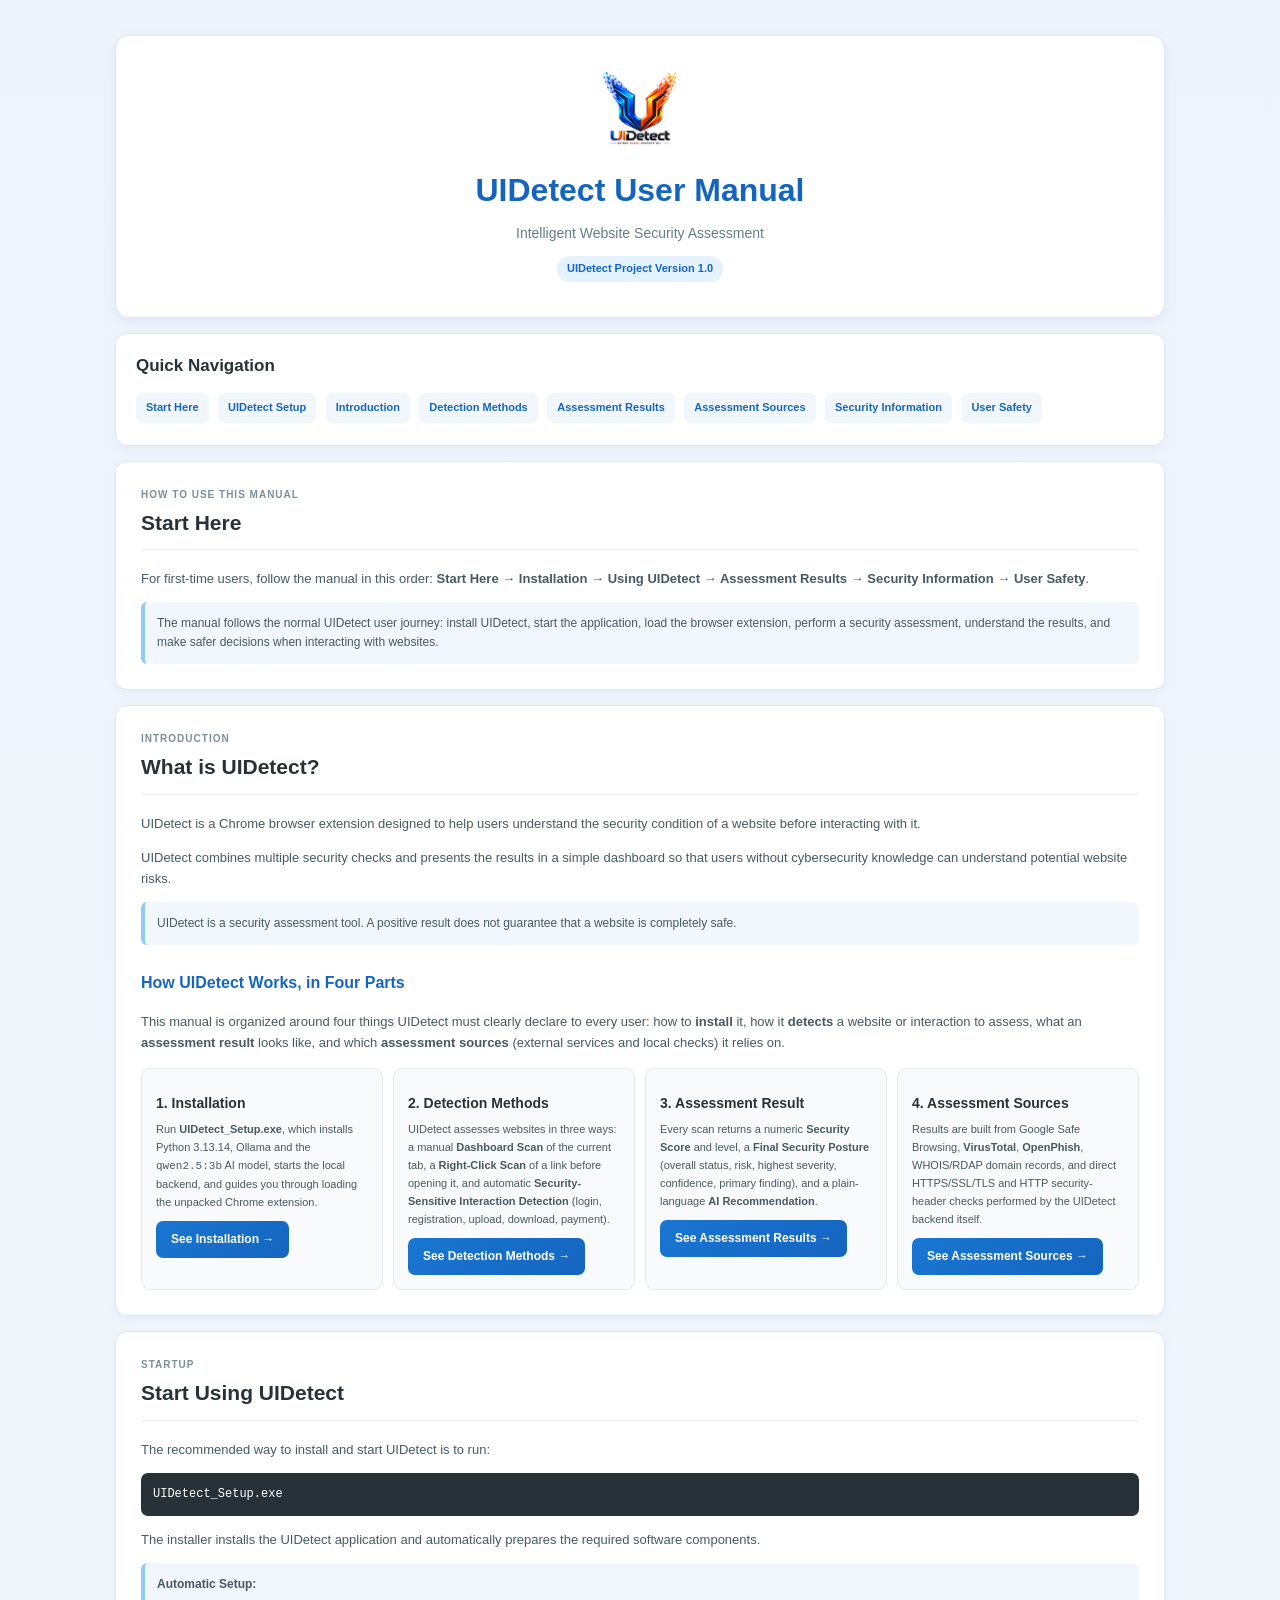
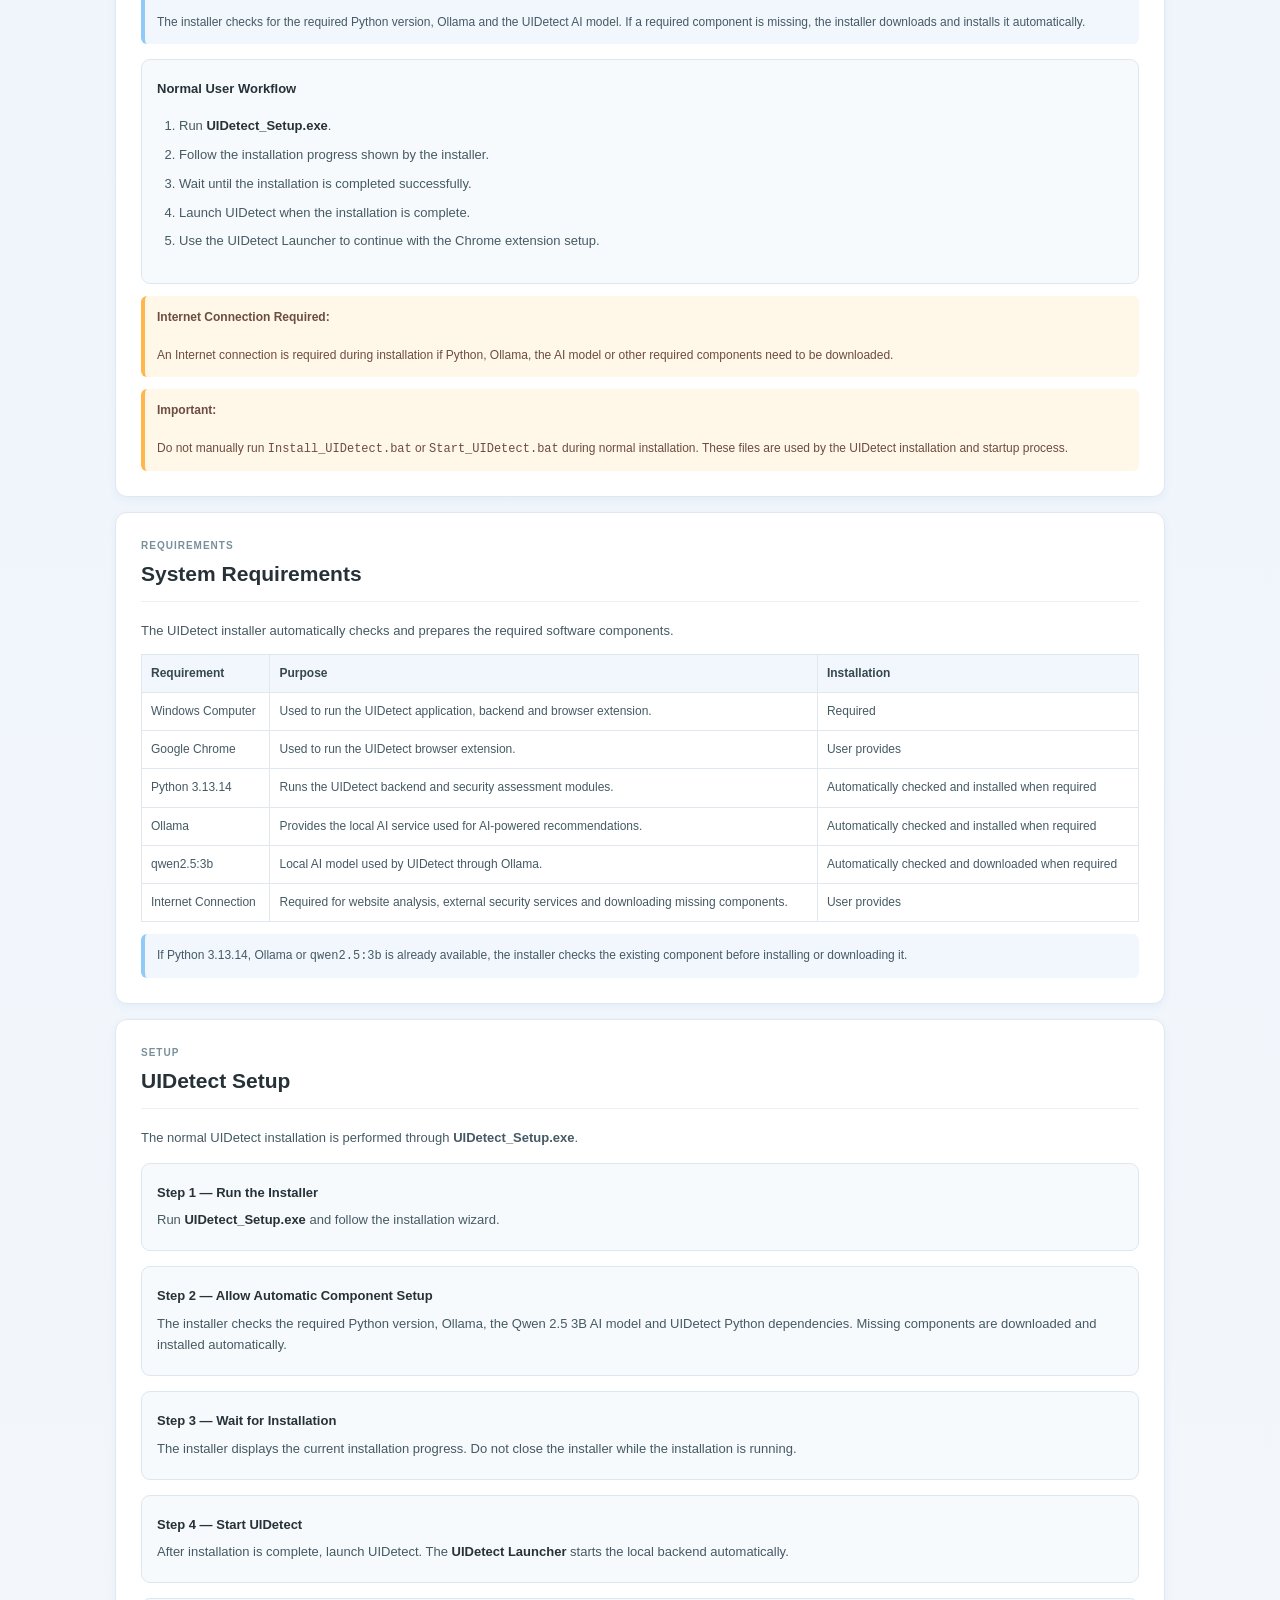
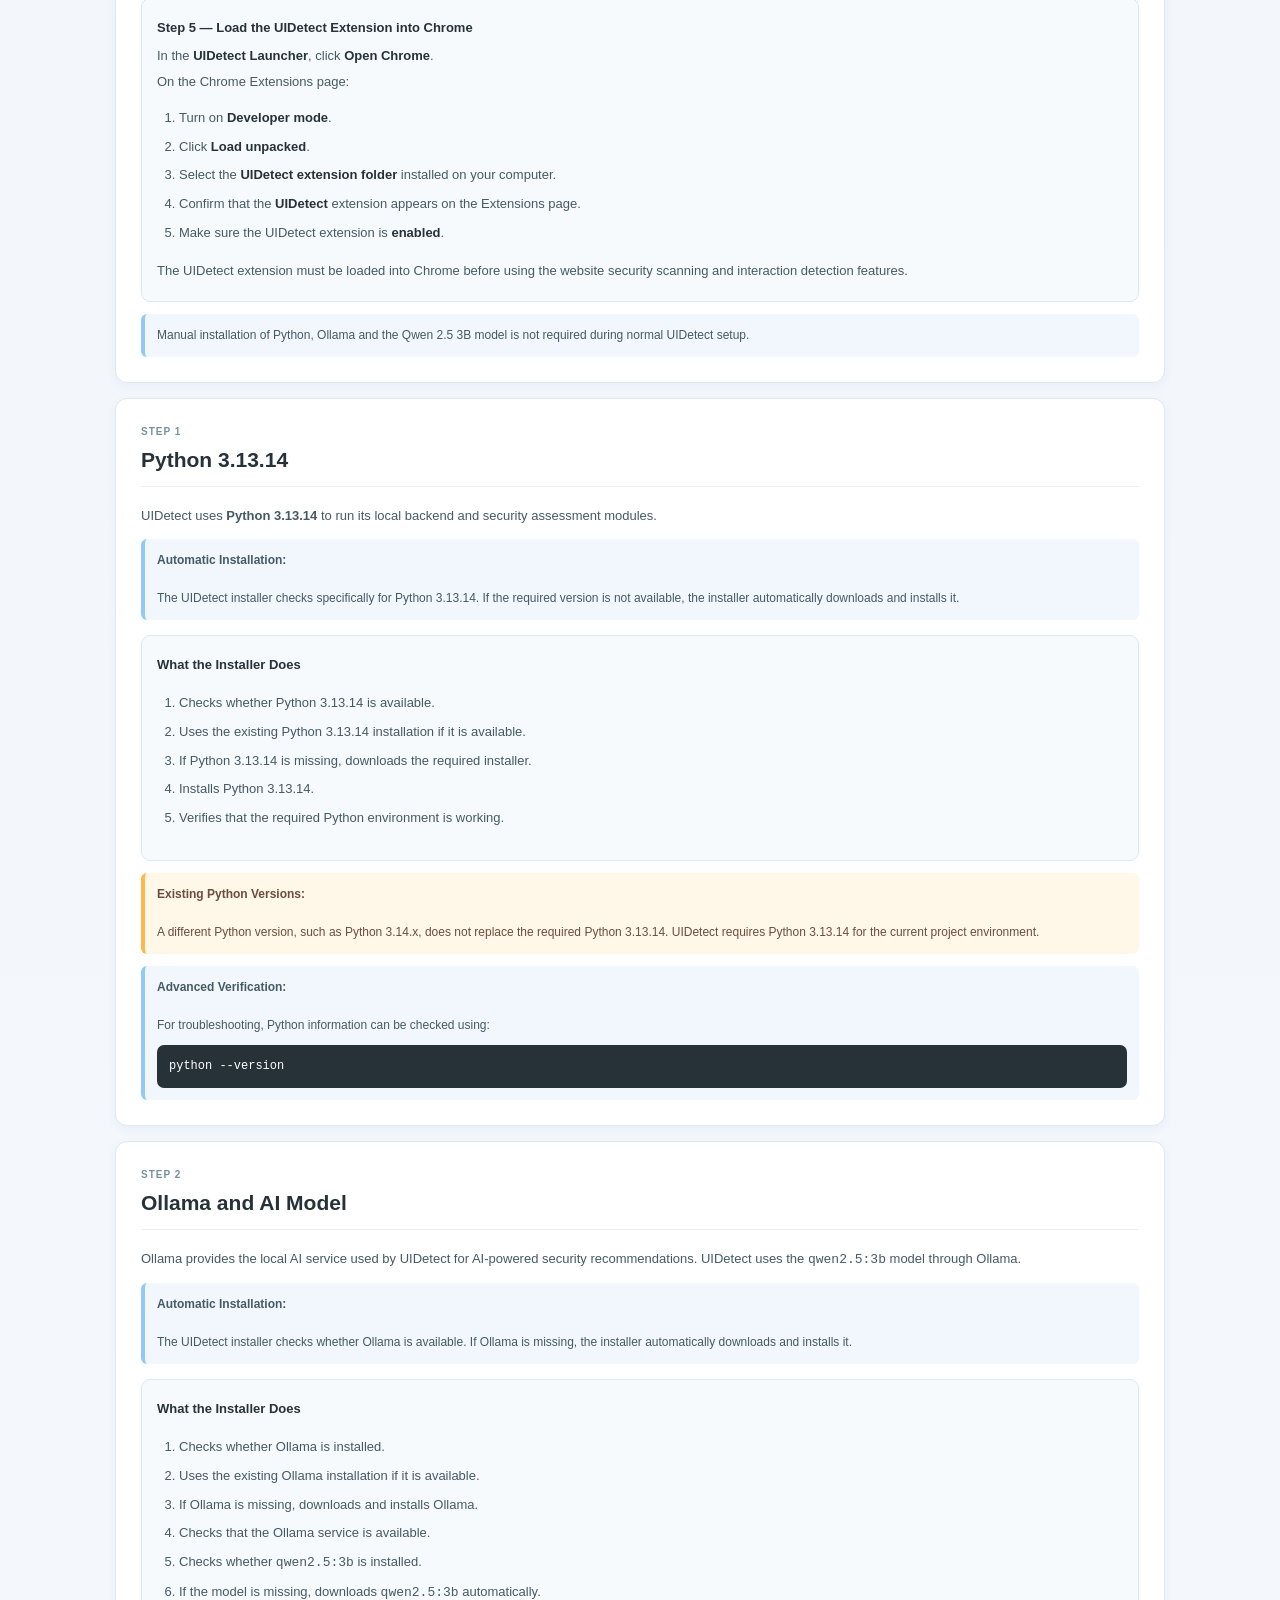
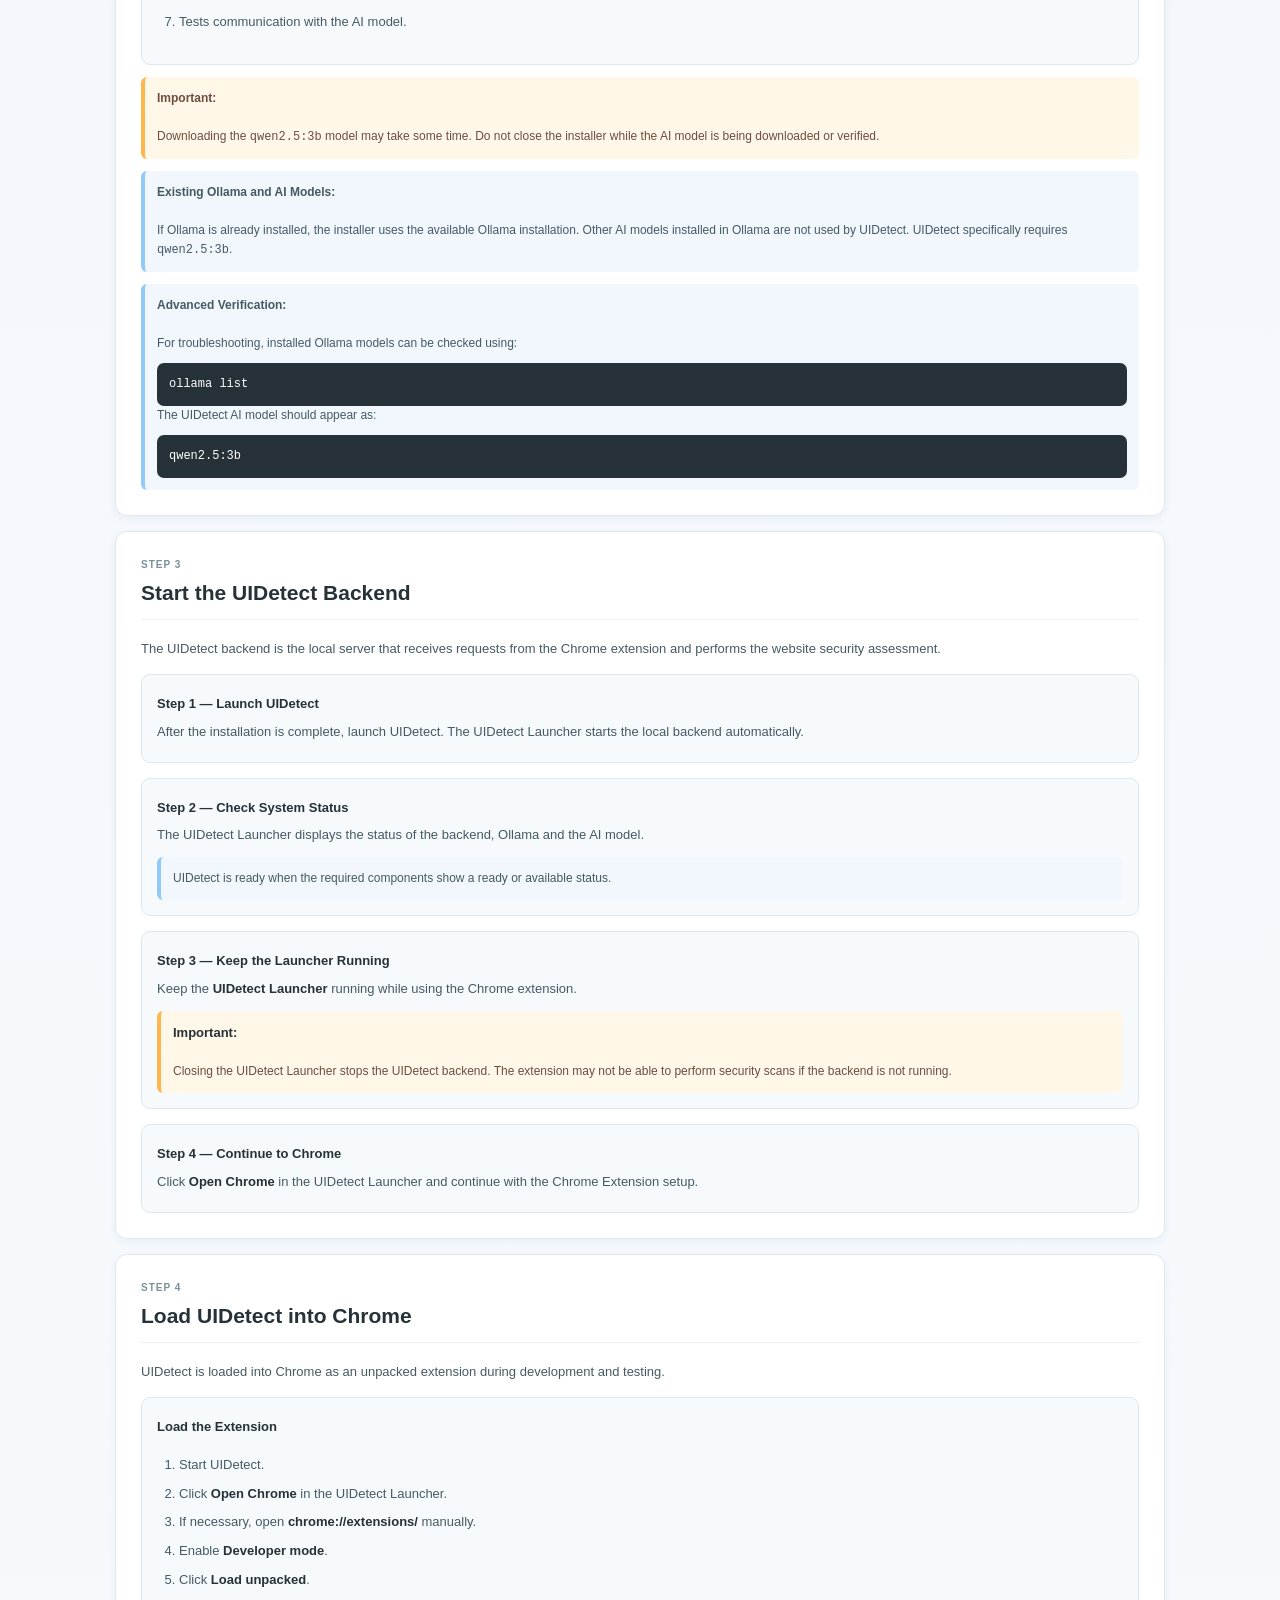
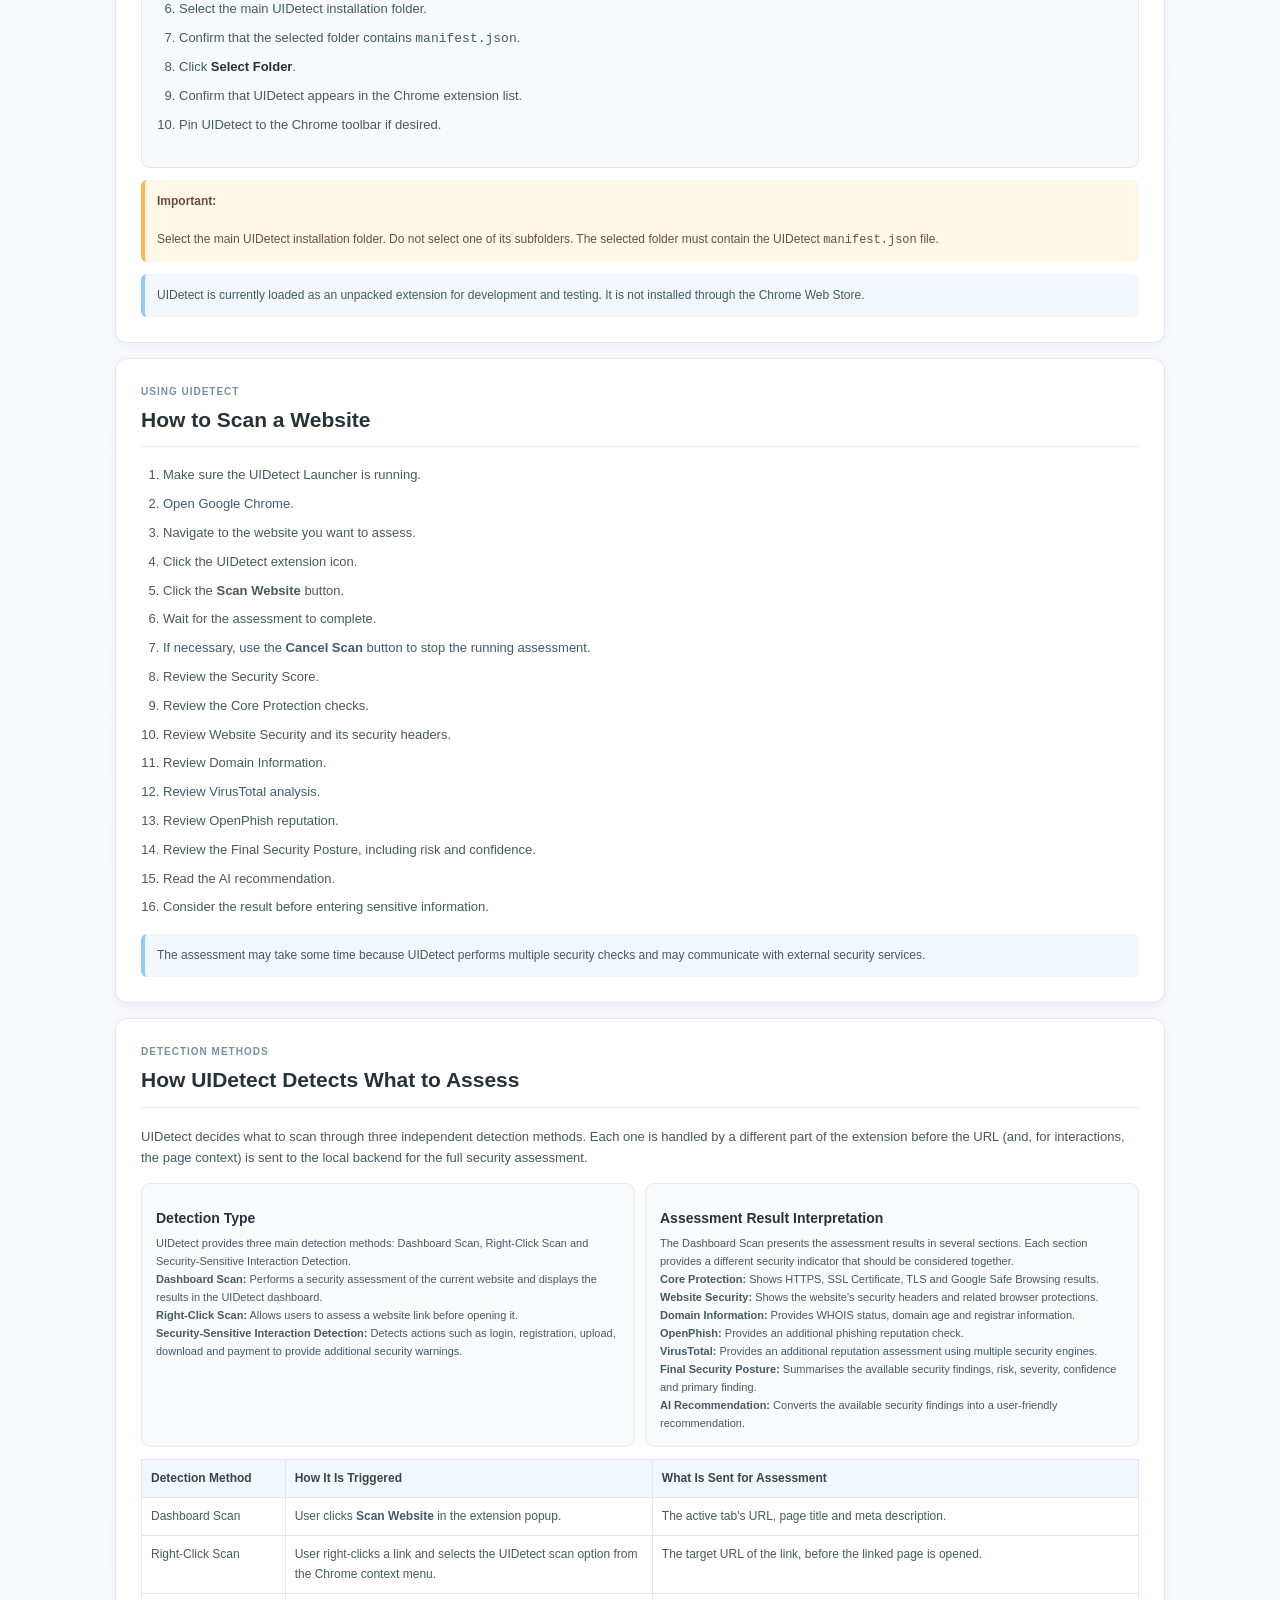
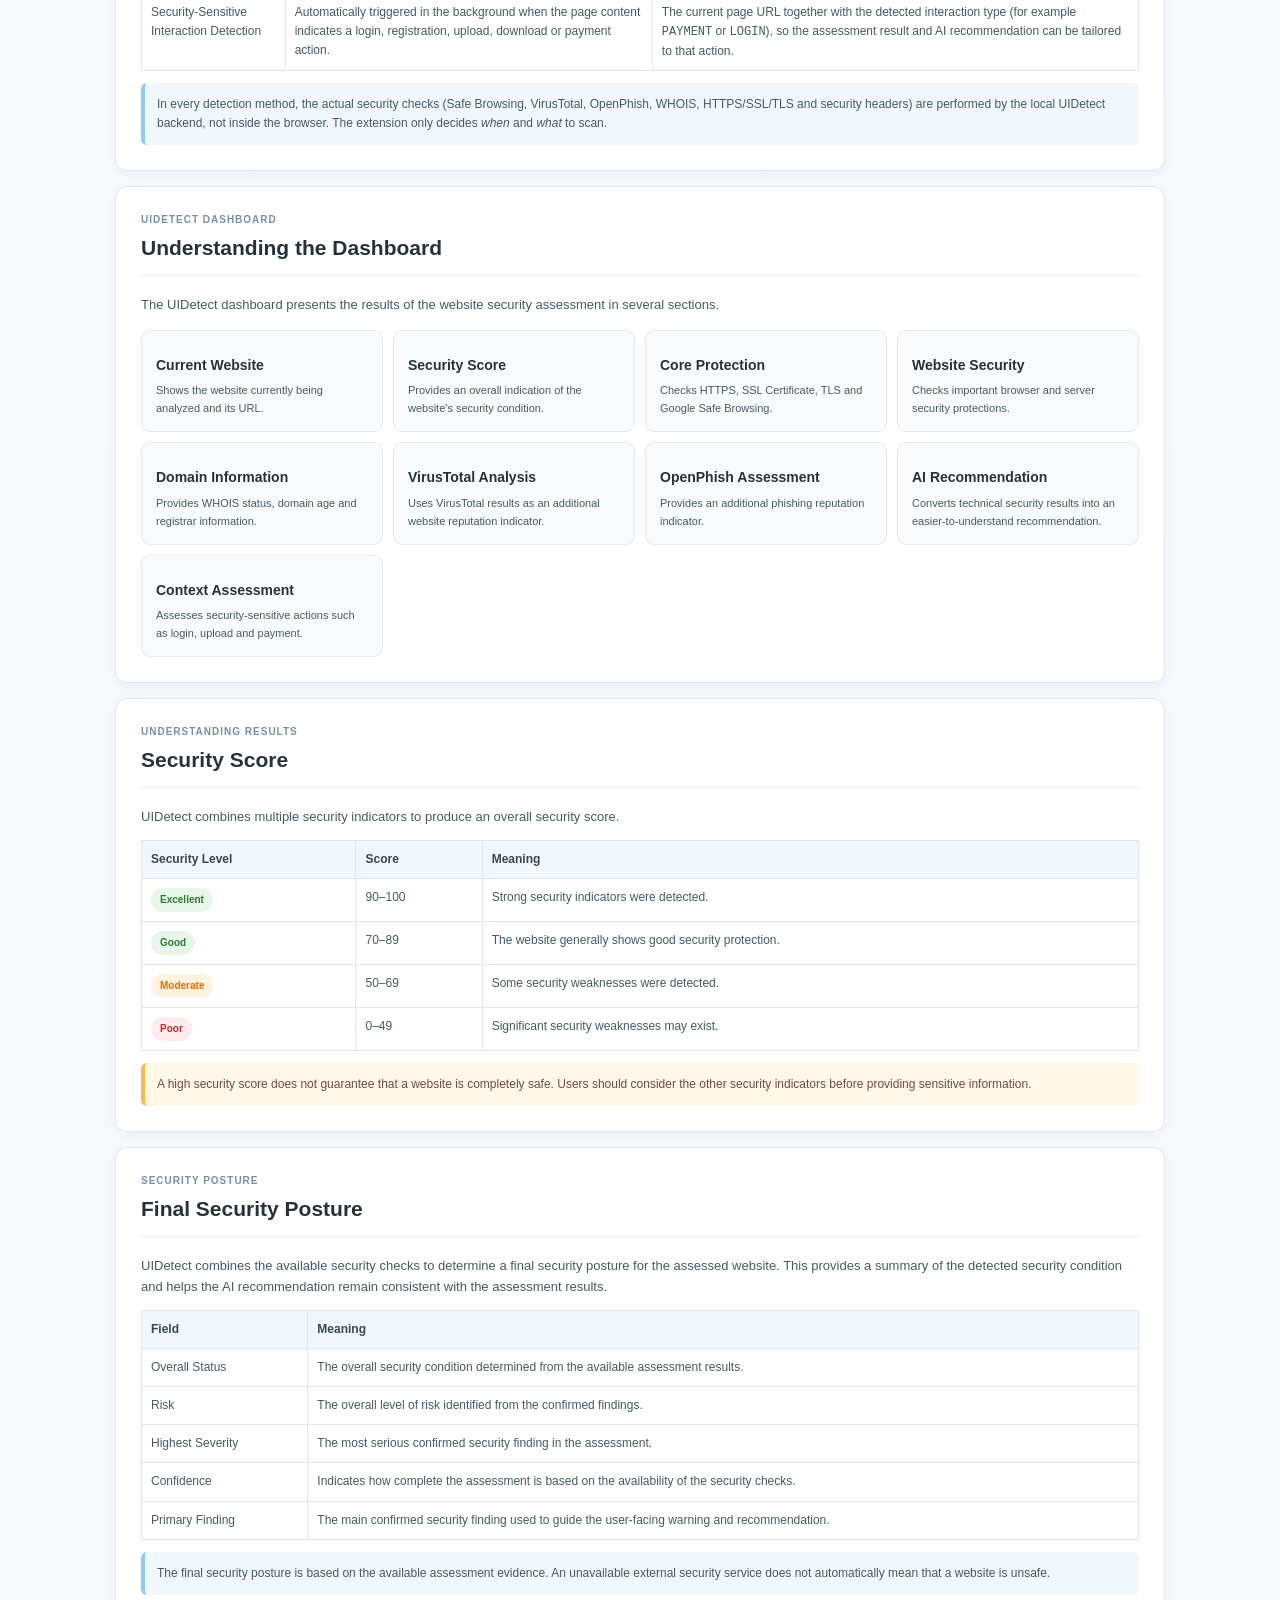
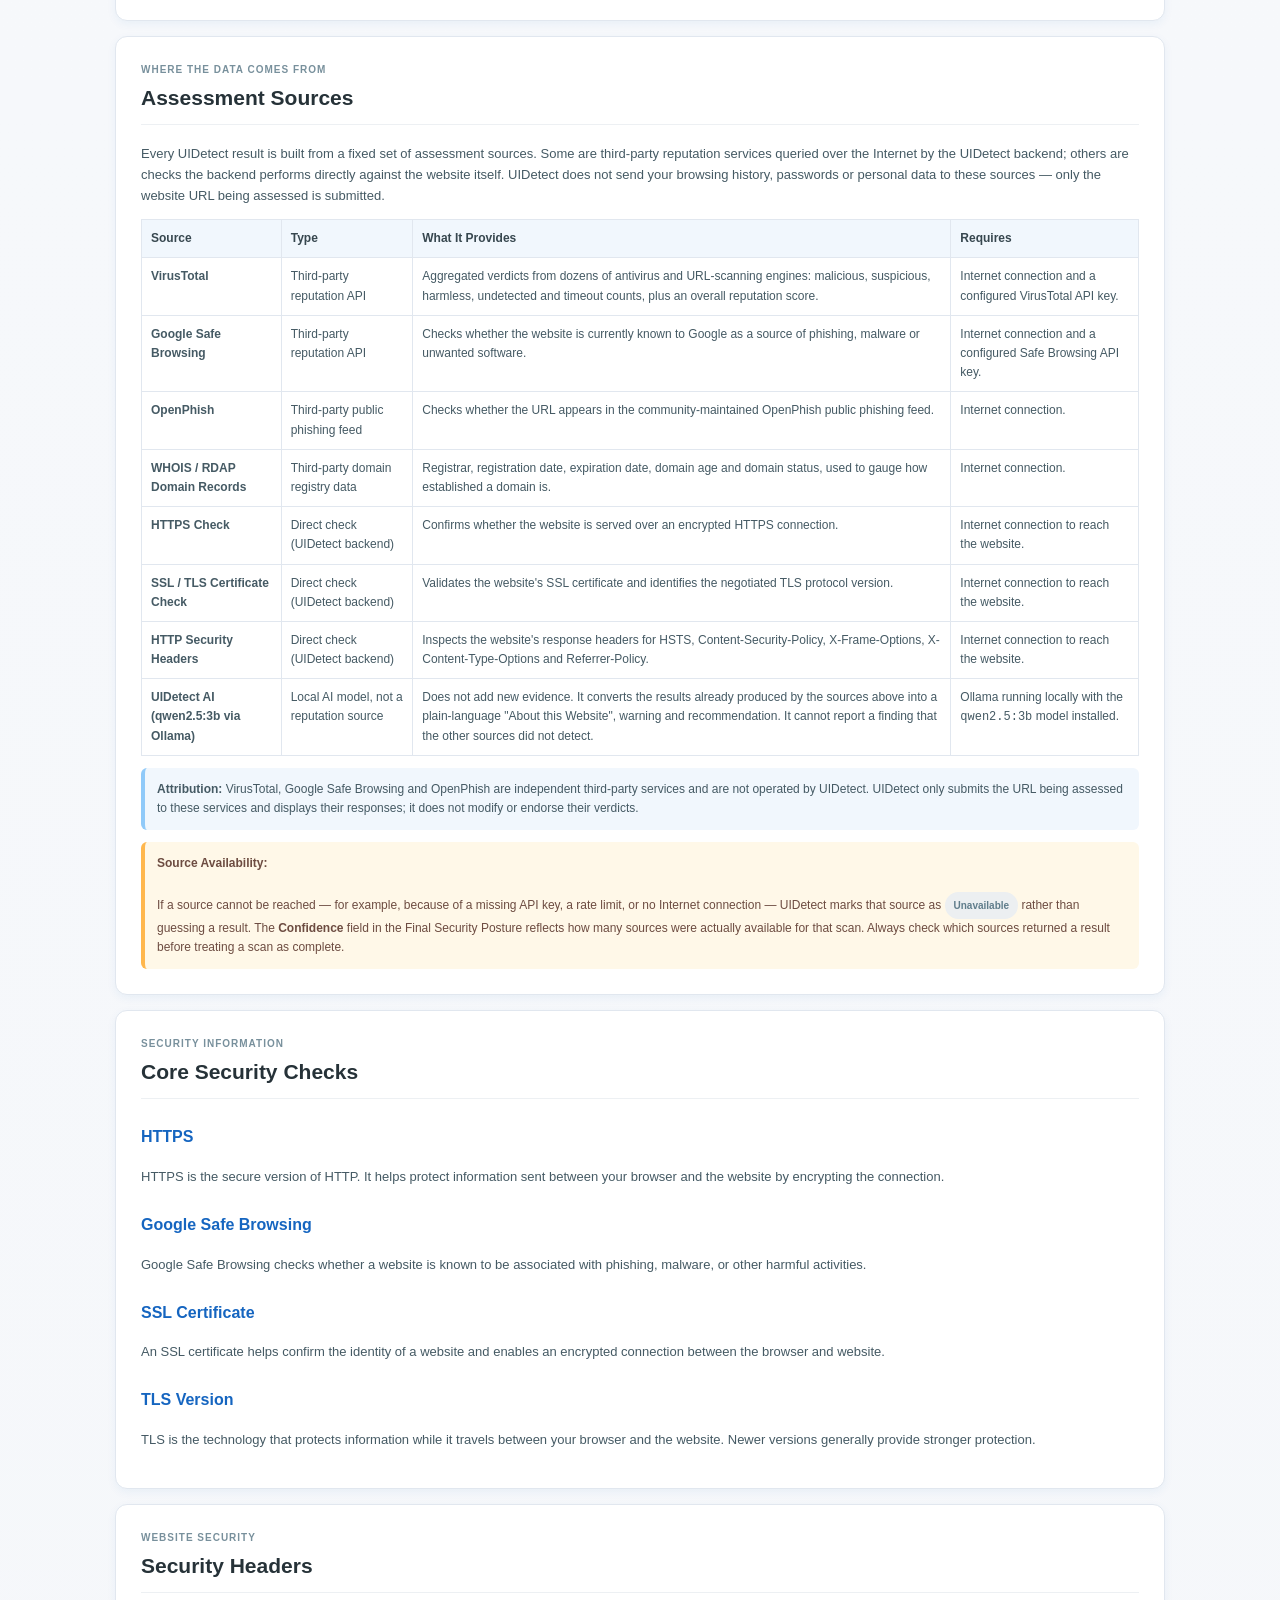
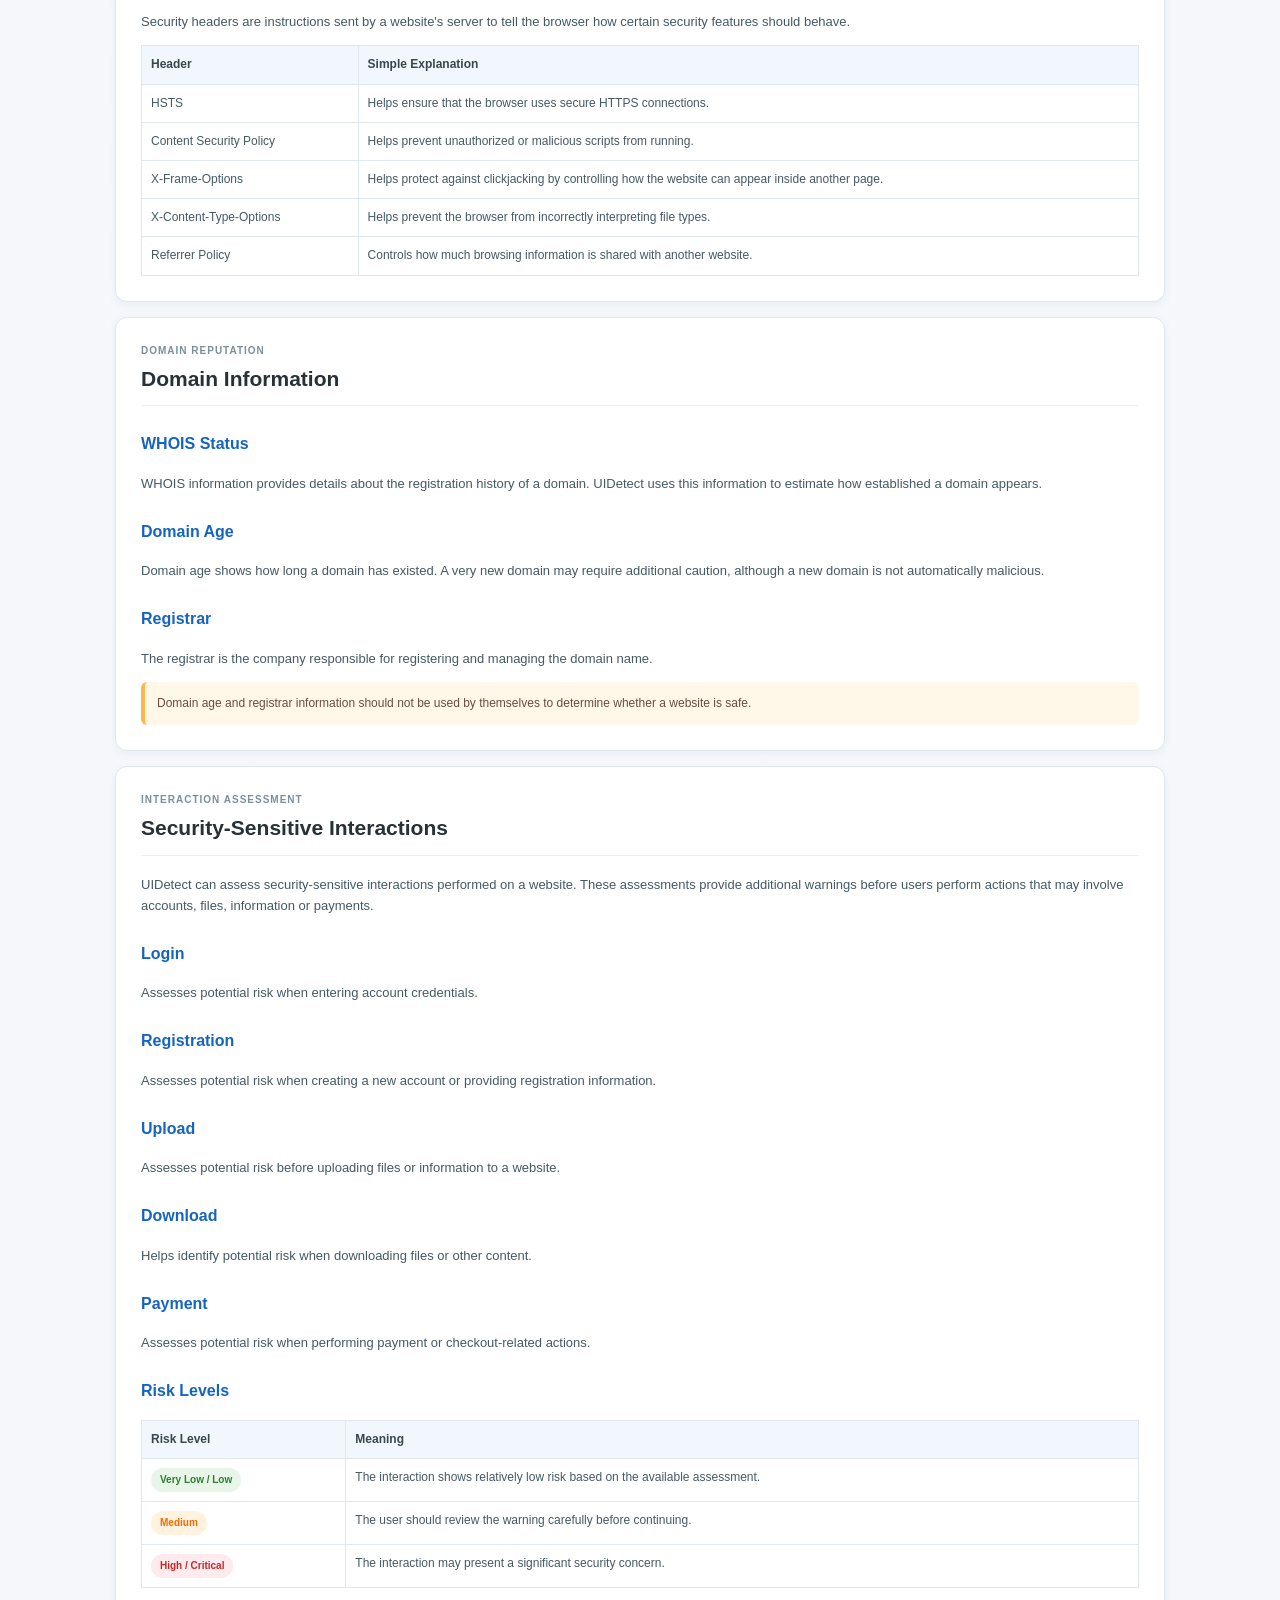
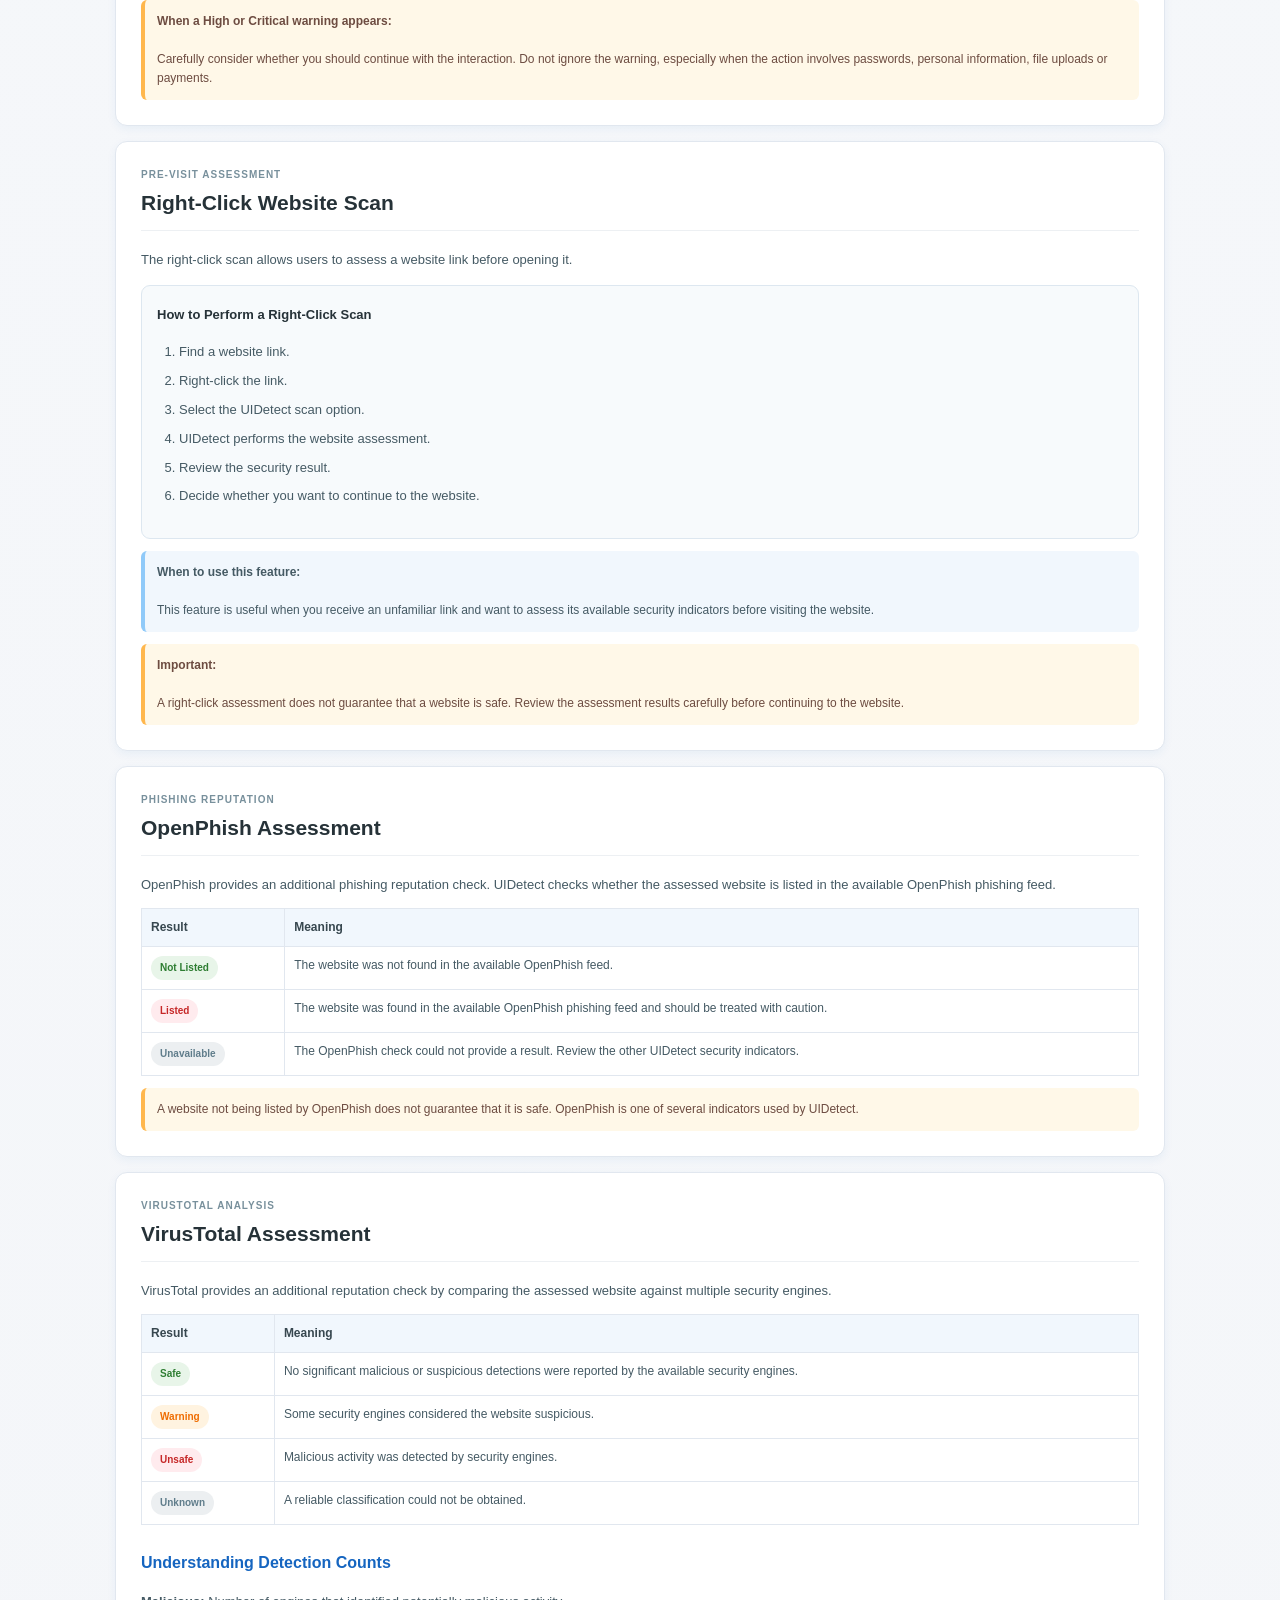
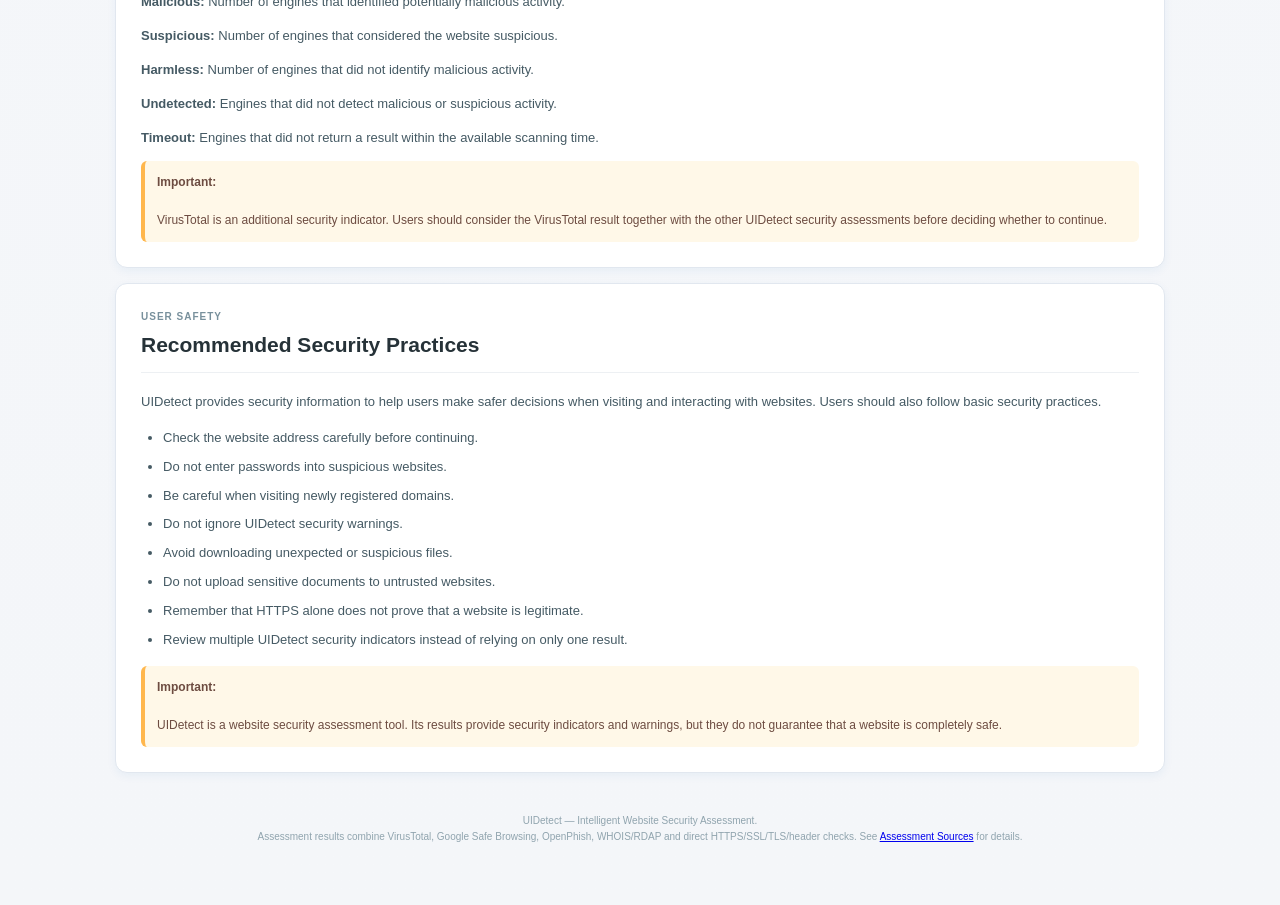
==== commit aa1e18ab: "Update index.html" ====
--- a/docs/index.html
+++ b/docs/index.html
@@ -86,8 +86,8 @@
 <div class="navigation"> <h2>Quick Navigation</h2>
 
 <a href="#start-here">Start Here</a>
+<a href="#setup">UIDetect Setup</a>
 <a href="#intro">Introduction</a>
-<a href="#setup">Installation</a>
 <a href="#detection-methods">Detection Methods</a>
 <a href="#dashboard">Assessment Results</a>
 <a href="#assessment-sources">Assessment Sources</a>
@@ -224,71 +224,6 @@
 </div>
 
 
-<!-- QUICK START -->
-
-<div class="section" id="quick-start">
-<div class="section-heading">
-<span class="section-label">QUICK START</span>
-<h2>Get UIDetect Running</h2>
-</div>
-
-<p>
-Run the UIDetect installer and wait for the installation process to complete.
-</p>
-
-<div class="quick-start">
-
-<div class="quick-step">
-<span class="quick-number">1</span>
-<h3>Run Installer</h3>
-<p>Run <strong>UIDetect_Setup.exe</strong> to begin the installation.</p>
-</div>
-
-<div class="quick-step">
-<span class="quick-number">2</span>
-<h3>Install Components</h3>
-<p>The installer checks and installs the required Python version and Ollama when necessary.</p>
-</div>
-
-<div class="quick-step">
-<span class="quick-number">3</span>
-<h3>Install AI Model</h3>
-<p>The installer checks for <code>qwen2.5:3b</code> and downloads it automatically if it is missing.</p>
-</div>
-
-<div class="quick-step">
-<span class="quick-number">4</span>
-<h3>Start UIDetect</h3>
-<p>Launch UIDetect and keep the UIDetect Launcher running while using the extension.</p>
-</div>
-
-<div class="quick-step">
-<span class="quick-number">5</span>
-<h3>Load Extension</h3>
-<p>Use <strong>Open Chrome</strong> in the launcher and load UIDetect using Developer Mode.</p>
-</div>
-
-<div class="quick-step">
-<span class="quick-number">6</span>
-<h3>Scan Website</h3>
-<p>Open a website and use UIDetect to perform a security assessment.</p>
-</div>
-
-</div>
-
-<div class="info-box">
-<strong>UIDetect AI Model:</strong><br>
-UIDetect uses the local <code>qwen2.5:3b</code> model through Ollama for AI-powered security recommendations.
-</div>
-
-<div class="info-box">
-<strong>Installation Progress:</strong><br>
-The installer displays the current installation stage and progress.
-Downloading Python, Ollama or the AI model may take some time depending on the Internet connection and computer performance.
-</div>
-</div>
-
-
 <!-- REQUIREMENTS -->
 
 <div class="section" id="requirements">
@@ -373,7 +308,7 @@
 <div class="step-box">
 <strong>Step 2 — Allow Automatic Component Setup</strong>
 <p>
-The installer checks the required Python version, Ollama, the AI model and UIDetect Python dependencies.
+The installer checks the required Python version, Ollama, the Qwen 2.5 3B AI model and UIDetect Python dependencies.
 Missing components are downloaded and installed automatically.
 </p>
 </div>
@@ -390,21 +325,33 @@
 <strong>Step 4 — Start UIDetect</strong>
 <p>
 After installation is complete, launch UIDetect.
-The UIDetect Launcher starts the local backend automatically.
-</p>
-</div>
-
-<div class="step-box">
-<strong>Step 5 — Load the Chrome Extension</strong>
-<p>
-Use the <strong>Open Chrome</strong> button in the UIDetect Launcher and follow the Chrome extension setup instructions.
-</p>
-</div>
-
-<div class="info-box">
-Manual installation of Python, Ollama and the Qwen model is not required during normal UIDetect setup.
-</div>
-</div>
+The <strong>UIDetect Launcher</strong> starts the local backend automatically.
+</p>
+</div>
+
+<div class="step-box">
+<strong>Step 5 — Load the UIDetect Extension into Chrome</strong>
+<p>
+In the <strong>UIDetect Launcher</strong>, click <strong>Open Chrome</strong>.
+</p>
+
+<p>
+On the Chrome Extensions page:
+</p>
+
+<ol class="numbered"> <li>Turn on <strong>Developer mode</strong>.</li> <li>Click <strong>Load unpacked</strong>.</li> <li>Select the <strong>UIDetect extension folder</strong> installed on your computer.</li> <li>Confirm that the <strong>UIDetect</strong> extension appears on the Extensions page.</li> <li>Make sure the UIDetect extension is <strong>enabled</strong>.</li> 
+</ol>
+
+<p>
+The UIDetect extension must be loaded into Chrome before using the website security scanning and interaction detection features.
+</p>
+</div>
+
+<div class="info-box">
+Manual installation of Python, Ollama and the Qwen 2.5 3B model is not required during normal UIDetect setup.
+</div>
+</div>
+
 
 
 <!-- PYTHON -->
